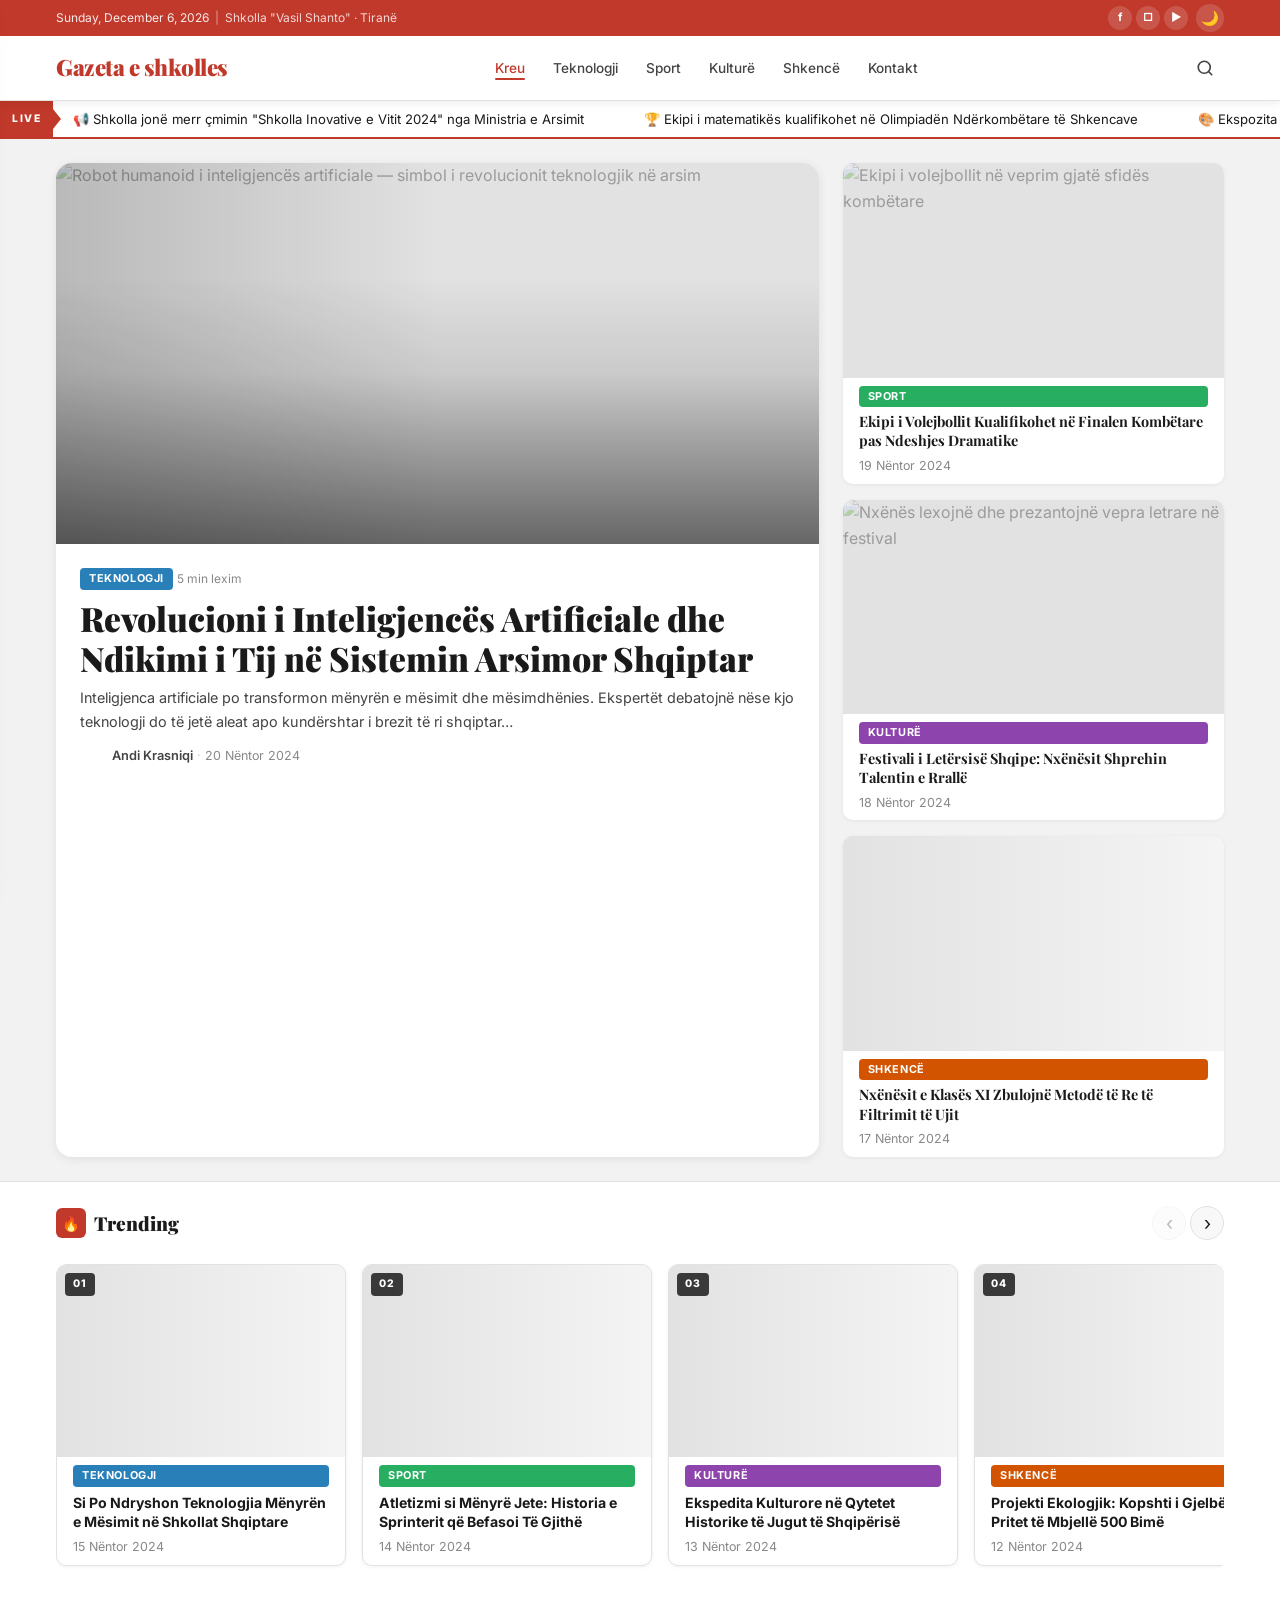
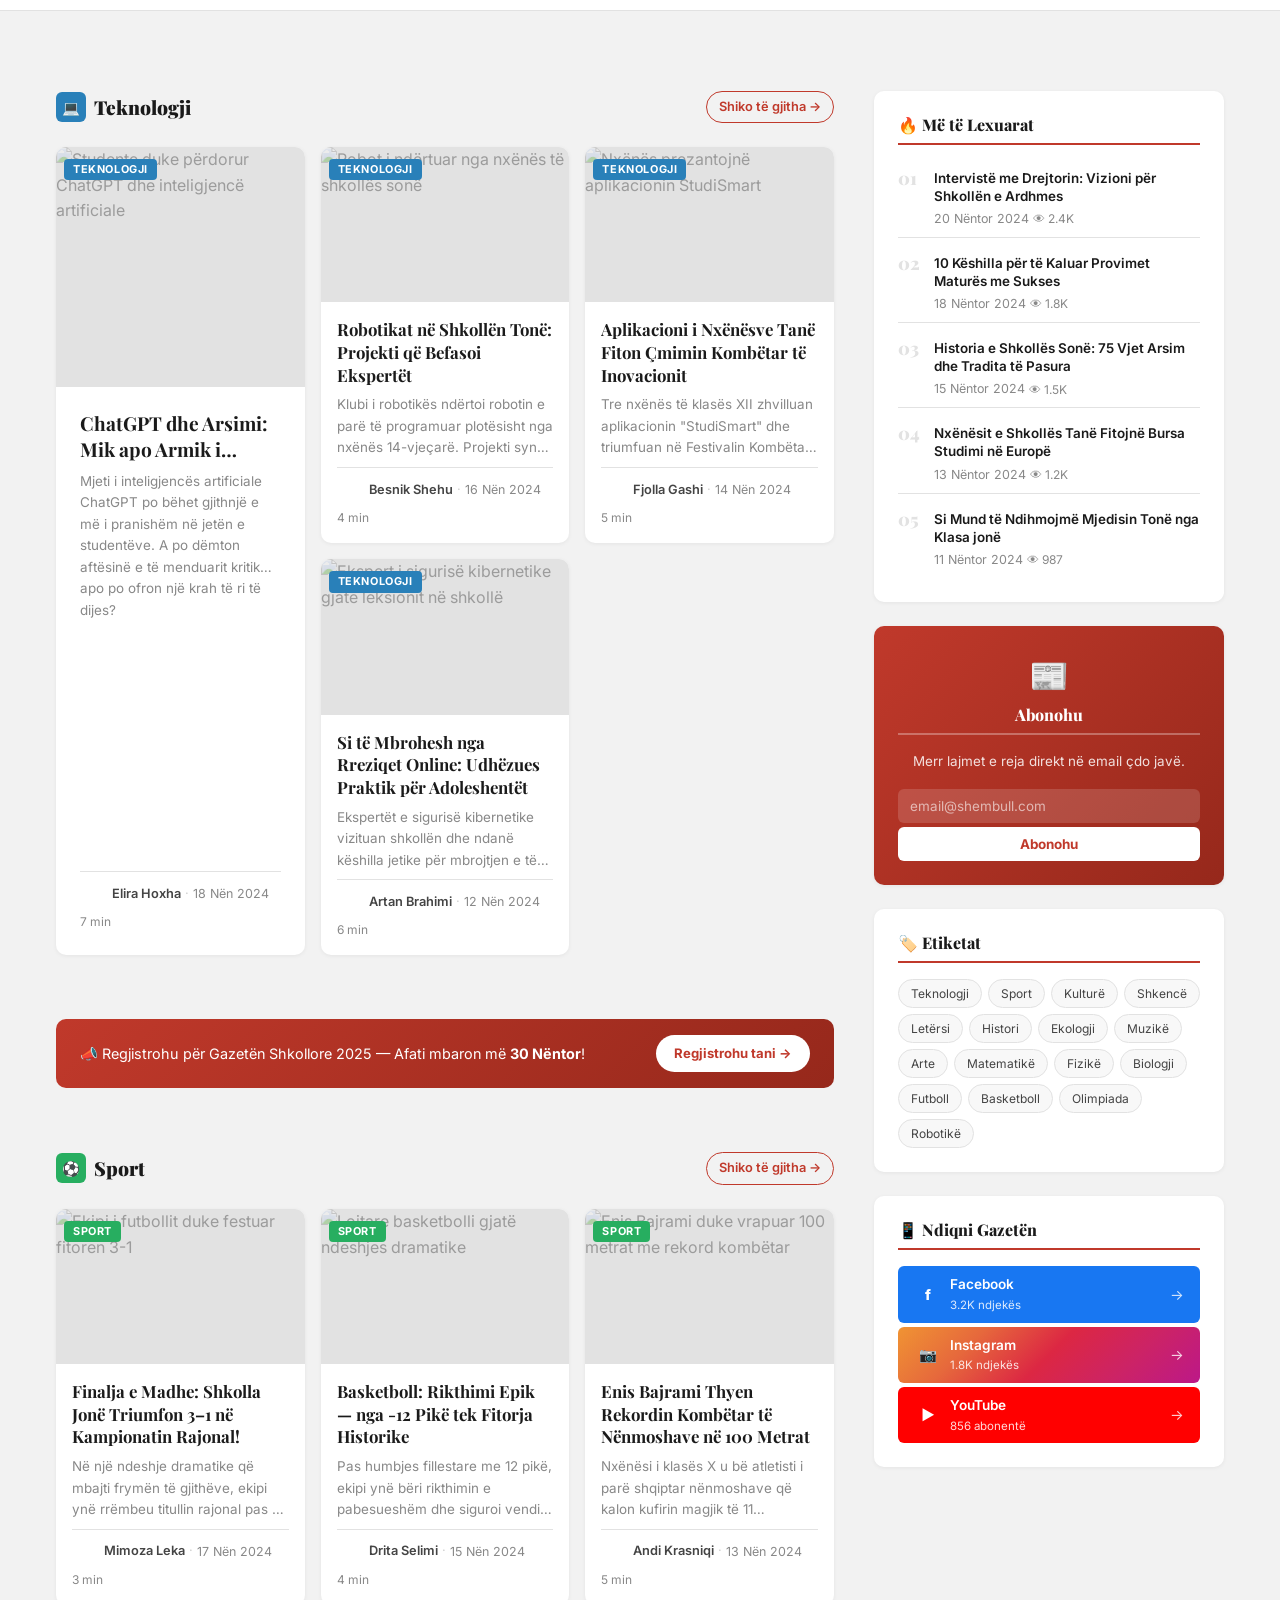
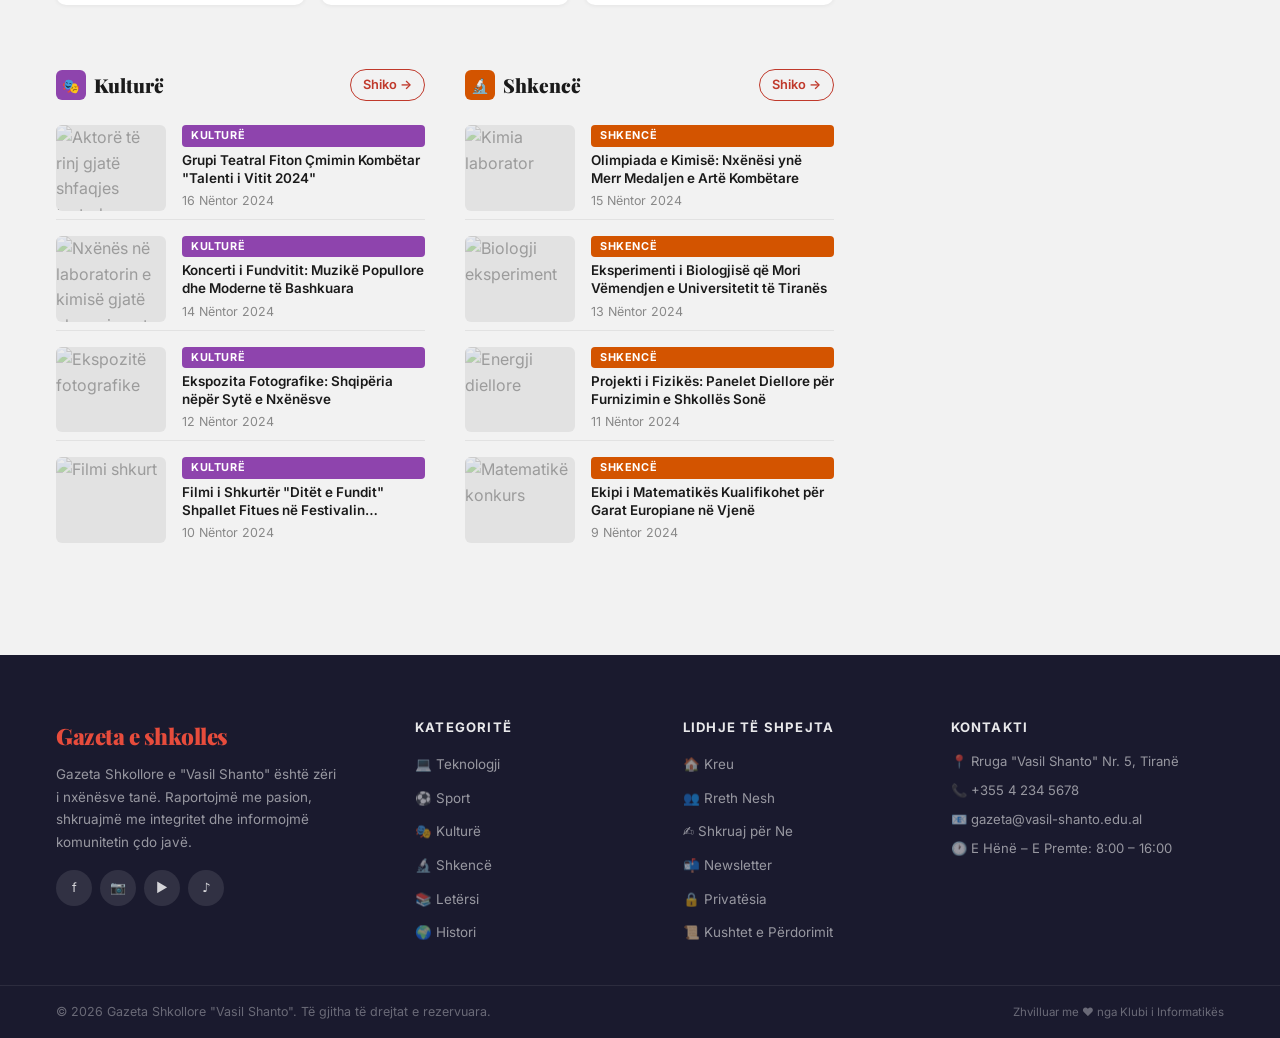
==== index.html @ ebf305d5 "first commit" ====
<!DOCTYPE html>
<html lang="sq" data-theme="light">
<head>
  <meta charset="UTF-8" />
  <meta name="viewport" content="width=device-width, initial-scale=1.0" />
  <meta name="description" content="Gazeta Shkollore – Portali informativ i shkollës 'Vasil Shanto'. Lajme, teknologji, sport dhe kulturë." />
  <meta name="keywords" content="gazeta shkollore, lajme, teknologji, sport, kulturë, shqipëri, vasil shanto" />
  <meta name="author" content="Klubi i Informatikës – Shkolla Vasil Shanto" />
  <meta property="og:title" content="Gazeta Shkollore | Vasil Shanto" />
  <meta property="og:description" content="Zëri i nxënësve – lajme, sport, teknologji dhe kulturë." />
  <meta property="og:type" content="website" />
  <title>Gazeta Shkollore | Vasil Shanto</title>

  <!-- Google Fonts: Inter + Playfair Display -->
  <link rel="preconnect" href="https://fonts.googleapis.com" />
  <link rel="preconnect" href="https://fonts.gstatic.com" crossorigin />
  <link href="https://fonts.googleapis.com/css2?family=Playfair+Display:ital,wght@0,700;0,900;1,700&family=Inter:wght@300;400;500;600;700&display=swap" rel="stylesheet" />

  <link rel="stylesheet" href="style.css" />
</head>
<body>

  <!-- ============================================================
       HEADER
  ============================================================ -->
  <header class="site-header" id="siteHeader">

    <!-- Top bar: date · school name · social · dark toggle -->
    <div class="top-bar">
      <div class="container">
        <div class="top-bar-left">
          <span id="currentDate" class="top-date"></span>
          <span class="top-sep">|</span>
          <span class="top-school">Shkolla "Vasil Shanto" · Tiranë</span>
        </div>
        <div class="top-bar-right">
          <div class="top-social">
            <a href="#" aria-label="Facebook"  class="tsocial">&#x66;</a>
            <a href="#" aria-label="Instagram" class="tsocial">&#x25A1;</a>
            <a href="#" aria-label="YouTube"   class="tsocial">&#x25B6;</a>
          </div>
          <button class="dark-btn" id="darkToggle" aria-label="Ndrysho temën">
            <span class="dark-icon" id="darkIcon">🌙</span>
          </button>
        </div>
      </div>
    </div>

    <!-- Main navigation bar -->
    <nav class="main-nav" role="navigation" aria-label="Navigimi kryesor">
      <div class="container">
        <!-- Logo -->
        <a href="#" class="nav-logo" aria-label="Gazeta Shkollore – ballina">
          <span class="logo-primary">Gazeta e shkolles</span>
        </a>

        <!-- Desktop links -->
        <ul class="nav-links" id="navLinks" role="list">
          <li><a href="#hero"       class="nav-link" data-section="hero">Kreu</a></li>
          <li><a href="#teknologji" class="nav-link" data-section="teknologji">Teknologji</a></li>
          <li><a href="#sport"      class="nav-link" data-section="sport">Sport</a></li>
          <li><a href="#kulture"    class="nav-link" data-section="kulture">Kulturë</a></li>
          <li><a href="#shkence"    class="nav-link" data-section="shkence">Shkencë</a></li>
          <li><a href="#kontakt"    class="nav-link">Kontakt</a></li>
        </ul>

        <!-- Right actions: search + hamburger -->
        <div class="nav-actions">
          <button class="icon-btn search-toggle" id="searchToggle" aria-label="Hap kërkimin" aria-expanded="false">
            <svg width="18" height="18" viewBox="0 0 24 24" fill="none" stroke="currentColor" stroke-width="2.2" stroke-linecap="round" stroke-linejoin="round">
              <circle cx="11" cy="11" r="8"/><path d="m21 21-4.35-4.35"/>
            </svg>
          </button>
          <button class="hamburger" id="hamburger" aria-label="Hap menunë" aria-expanded="false" aria-controls="mobileDrawer">
            <span></span><span></span><span></span>
          </button>
        </div>
      </div>
    </nav>

    <!-- Search bar (slide-down) -->
    <div class="search-bar" id="searchBar" role="search" aria-hidden="true">
      <div class="container">
        <svg class="search-bar-icon" width="18" height="18" viewBox="0 0 24 24" fill="none" stroke="currentColor" stroke-width="2" stroke-linecap="round">
          <circle cx="11" cy="11" r="8"/><path d="m21 21-4.35-4.35"/>
        </svg>
        <input type="search" id="searchInput" placeholder="Kërko artikuj, kategori, autorë…" aria-label="Kërko" />
        <button class="search-close" id="searchClose" aria-label="Mbyll kërkimin">✕</button>
      </div>
    </div>
  </header>

  <!-- Reading progress bar -->
  <div class="reading-progress" id="readingProgress" role="progressbar" aria-valuenow="0" aria-valuemin="0" aria-valuemax="100"></div>

  <!-- Mobile drawer overlay -->
  <div class="overlay" id="overlay" aria-hidden="true"></div>

  <!-- Mobile drawer -->
  <nav class="mobile-drawer" id="mobileDrawer" aria-label="Navigimi mobil" aria-hidden="true">
    <div class="drawer-head">
      <a href="#" class="nav-logo">
        <span class="logo-primary">Gazeta e shkolles</span>
      </a>
      <button class="icon-btn drawer-close" id="drawerClose" aria-label="Mbyll menunë">✕</button>
    </div>
    <ul class="drawer-links" role="list">
      <li><a href="#hero">🏠&ensp;Kreu</a></li>
      <li><a href="#teknologji">💻&ensp;Teknologji</a></li>
      <li><a href="#sport">⚽&ensp;Sport</a></li>
      <li><a href="#kulture">🎭&ensp;Kulturë</a></li>
      <li><a href="#shkence">🔬&ensp;Shkencë</a></li>
      <li><a href="#newsletter">📬&ensp;Newsletter</a></li>
      <li><a href="#kontakt">📧&ensp;Kontakt</a></li>
    </ul>
    <div class="drawer-footer">
      <div class="top-social">
        <a href="#" aria-label="Facebook"  class="tsocial">f</a>
        <a href="#" aria-label="Instagram" class="tsocial">&#x25A1;</a>
        <a href="#" aria-label="YouTube"   class="tsocial">▶</a>
      </div>
      <p class="drawer-copy">© 2024 Gazeta Shkollore</p>
    </div>
  </nav>

  <!-- ============================================================
       BREAKING NEWS TICKER
  ============================================================ -->
  <div class="breaking-bar" role="region" aria-label="Lajmi i fundit">
    <div class="breaking-label">LIVE</div>
    <div class="ticker-viewport">
      <div class="ticker-track" id="tickerTrack">
        <span>📢 Shkolla jonë merr çmimin "Shkolla Inovative e Vitit 2024" nga Ministria e Arsimit</span>
        <span>🏆 Ekipi i matematikës kualifikohet në Olimpiadën Ndërkombëtare të Shkencave</span>
        <span>🎨 Ekspozita e artit të nxënësve hapet sot në Galerinë e Qytetit</span>
        <span>⚽ Finalja e futbollit ndërshkollor të shtunën në Stadiumin Komunal ora 16:00</span>
        <span>📚 Bibliotekat e reja digjitale lansohen javën e ardhshme — Hyni para kohe!</span>
        <!-- Duplicate for seamless loop -->
        <span>📢 Shkolla jonë merr çmimin "Shkolla Inovative e Vitit 2024" nga Ministria e Arsimit</span>
        <span>🏆 Ekipi i matematikës kualifikohet në Olimpiadën Ndërkombëtare të Shkencave</span>
        <span>🎨 Ekspozita e artit të nxënësve hapet sot në Galerinë e Qytetit</span>
        <span>⚽ Finalja e futbollit ndërshkollor të shtunën në Stadiumin Komunal ora 16:00</span>
        <span>📚 Bibliotekat e reja digjitale lansohen javën e ardhshme — Hyni para kohe!</span>
      </div>
    </div>
  </div>

  <!-- ============================================================
       HERO SECTION
  ============================================================ -->
  <section class="hero-section" id="hero">
    <div class="container">
      <div class="hero-grid">

        <!-- Main featured article -->
        <article class="hero-main reveal">
          <a href="article.html?slug=teknologjia-ai-ne-arsim" class="hero-img-wrap" aria-label="Lexo artikullin">
            <img
              src="https://images.unsplash.com/photo-1485827404703-89b55fcc595e?auto=format&fit=crop&w=1200&h=680&q=95"
              srcset="
                https://images.unsplash.com/photo-1485827404703-89b55fcc595e?auto=format&fit=crop&w=600&h=340&q=85   600w,
                https://images.unsplash.com/photo-1485827404703-89b55fcc595e?auto=format&fit=crop&w=900&h=510&q=90   900w,
                https://images.unsplash.com/photo-1485827404703-89b55fcc595e?auto=format&fit=crop&w=1200&h=680&q=95 1200w
              "
              sizes="(max-width: 640px) 100vw, (max-width: 1024px) 65vw, 800px"
              alt="Robot humanoid i inteligjencës artificiale — simbol i revolucionit teknologjik në arsim"
              class="hero-img"
              loading="eager"
              fetchpriority="high"
            />
            <div class="hero-img-overlay"></div>
          </a>
          <div class="hero-body">
            <div class="meta-row">
              <span class="badge badge-tech">Teknologji</span>
              <span class="read-time">5 min lexim</span>
            </div>
            <h1 class="hero-title">
              <a href="article.html?slug=teknologjia-ai-ne-arsim">Revolucioni i Inteligjencës Artificiale dhe Ndikimi i Tij në Sistemin Arsimor Shqiptar</a>
            </h1>
            <p class="hero-excerpt">
              Inteligjenca artificiale po transformon mënyrën e mësimit dhe mësimdhënies. Ekspertët debatojnë nëse kjo teknologji do të jetë aleat apo kundërshtar i brezit të ri shqiptar…
            </p>
            <div class="article-meta">
              <img src="https://ui-avatars.com/api/?name=Andi+Krasniqi&background=c0392b&color=fff&size=40&bold=true&rounded=true" alt="" class="avatar" aria-hidden="true" />
              <span class="author-name">Andi Krasniqi</span>
              <span class="meta-sep">·</span>
              <time datetime="2024-11-20">20 Nëntor 2024</time>
            </div>
          </div>
        </article>

        <!-- Side articles (3 stacked) -->
        <div class="hero-side">
          <article class="hero-side-card reveal">
            <a href="article.html?slug=volejbolli-finale" class="side-img-wrap">
              <img src="https://loremflickr.com/380/220/volleyball,sportvolleyball,sport,athlete?lock=2" alt="Volejboll finales" loading="lazy" />
            </a>
            <div class="side-body">
              <span class="badge badge-sport">Sport</span>
              <h3><a href="article.html?slug=volejbolli-finale">Ekipi i Volejbollit Kualifikohet në Finalen Kombëtare pas Ndeshjes Dramatike</a></h3>
              <div class="article-meta">
                <time datetime="2024-11-19">19 Nëntor 2024</time>
              </div>
            </div>
          </article>

          <article class="hero-side-card reveal">
            <a href="article.html?slug=festivali-letersise" class="side-img-wrap">
              <img src="https://loremflickr.com/380/220/book,reading,librarybook,reading,library?lock=3" alt="Festival letërsie" loading="lazy" />
            </a>
            <div class="side-body">
              <span class="badge badge-culture">Kulturë</span>
              <h3><a href="article.html?slug=festivali-letersise">Festivali i Letërsisë Shqipe: Nxënësit Shprehin Talentin e Rrallë</a></h3>
              <div class="article-meta">
                <time datetime="2024-11-18">18 Nëntor 2024</time>
              </div>
            </div>
          </article>

          <article class="hero-side-card reveal">
            <a href="#" class="side-img-wrap">
              <img src="https://loremflickr.com/380/220/laboratory,science,experiment?lock=4" alt="Eksperiment shkencor" loading="lazy" />
            </a>
            <div class="side-body">
              <span class="badge badge-science">Shkencë</span>
              <h3><a href="#">Nxënësit e Klasës XI Zbulojnë Metodë të Re të Filtrimit të Ujit</a></h3>
              <div class="article-meta">
                <time datetime="2024-11-17">17 Nëntor 2024</time>
              </div>
            </div>
          </article>
        </div>
      </div>
    </div>
  </section>

  <!-- ============================================================
       TRENDING SLIDER
  ============================================================ -->
  <section class="trending-section" aria-label="Artikujt në trend">
    <div class="container">
      <div class="section-head">
        <h2 class="section-title"><span class="accent-pill" style="background:var(--primary)">🔥</span> Trending</h2>
        <div class="slider-btns">
          <button class="slider-btn" id="sliderPrev" aria-label="Artikulli i mëparshëm">&#8249;</button>
          <button class="slider-btn" id="sliderNext" aria-label="Artikulli i ardhshëm">&#8250;</button>
        </div>
      </div>
      <div class="slider-viewport" id="sliderViewport">
        <div class="trending-slider" id="trendingSlider">

          <article class="t-card">
            <span class="t-num">01</span>
            <a href="#" class="t-img-wrap"><img src="https://loremflickr.com/300/190/laptop,technology,education?lock=10" alt="Teknologji mësimore" loading="lazy" /></a>
            <div class="t-body">
              <span class="badge badge-tech">Teknologji</span>
              <h4><a href="#">Si Po Ndryshon Teknologjia Mënyrën e Mësimit në Shkollat Shqiptare</a></h4>
              <time>15 Nëntor 2024</time>
            </div>
          </article>

          <article class="t-card">
            <span class="t-num">02</span>
            <a href="#" class="t-img-wrap"><img src="https://loremflickr.com/300/190/athletics,running,track?lock=11" alt="Atlet sprintist" loading="lazy" /></a>
            <div class="t-body">
              <span class="badge badge-sport">Sport</span>
              <h4><a href="#">Atletizmi si Mënyrë Jete: Historia e Sprinterit që Befasoi Të Gjithë</a></h4>
              <time>14 Nëntor 2024</time>
            </div>
          </article>

          <article class="t-card">
            <span class="t-num">03</span>
            <a href="#" class="t-img-wrap"><img src="https://loremflickr.com/300/190/architecture,city,history?lock=12" alt="Ekspeditë kulturore" loading="lazy" /></a>
            <div class="t-body">
              <span class="badge badge-culture">Kulturë</span>
              <h4><a href="#">Ekspedita Kulturore në Qytetet Historike të Jugut të Shqipërisë</a></h4>
              <time>13 Nëntor 2024</time>
            </div>
          </article>

          <article class="t-card">
            <span class="t-num">04</span>
            <a href="#" class="t-img-wrap"><img src="https://loremflickr.com/300/190/garden,ecology,plants?lock=13" alt="Kopsht ekologjik" loading="lazy" /></a>
            <div class="t-body">
              <span class="badge badge-science">Shkencë</span>
              <h4><a href="#">Projekti Ekologjik: Kopshti i Gjelbër Pritet të Mbjellë 500 Bimë</a></h4>
              <time>12 Nëntor 2024</time>
            </div>
          </article>

          <article class="t-card">
            <span class="t-num">05</span>
            <a href="#" class="t-img-wrap"><img src="https://loremflickr.com/300/190/smartphone,phone,student?lock=14" alt="Debat shkollor" loading="lazy" /></a>
            <div class="t-body">
              <span class="badge badge-society">Shoqëri</span>
              <h4><a href="#">Debati i Madh: A Duhet të Lejohen Telefonat Celularë në Klasë?</a></h4>
              <time>11 Nëntor 2024</time>
            </div>
          </article>

          <article class="t-card">
            <span class="t-num">06</span>
            <a href="#" class="t-img-wrap"><img src="https://loremflickr.com/300/190/book,literature,writing?lock=15" alt="Libër letërsia" loading="lazy" /></a>
            <div class="t-body">
              <span class="badge badge-literature">Letërsi</span>
              <h4><a href="#">Vepra Letrare e Fjolla Gashit Botohet në Revistën Kombëtare Letrare</a></h4>
              <time>10 Nëntor 2024</time>
            </div>
          </article>

        </div>
      </div>
    </div>
  </section>

  <!-- ============================================================
       MAIN CONTENT + SIDEBAR
  ============================================================ -->
  <div class="page-body">
    <div class="container">
      <div class="content-sidebar-grid">

        <!-- ======== MAIN CONTENT ======== -->
        <main class="main-content" id="mainContent">

          <!-- ——— TEKNOLOGJI ——— -->
          <section class="cat-section" id="teknologji">
            <div class="section-head">
              <h2 class="section-title">
                <span class="accent-pill" style="background:var(--tech-color)">💻</span>
                Teknologji
              </h2>
              <a href="#" class="view-all-link">Shiko të gjitha →</a>
            </div>

            <!-- Featured-first grid -->
            <div class="cards-grid cards-featured-first">

              <!-- Featured card (spans 2 rows on desktop) -->
              <article class="news-card card-featured reveal">
                <a href="article.html?slug=chatgpt-mik-apo-armik" class="card-img-wrap">
                  <img src="https://loremflickr.com/700/420/artificial-intelligence,robotartificial-intelligence,robot,technology?lock=20" alt="ChatGPT dhe nxënësit" loading="lazy" class="card-img" />
                  <span class="card-badge-overlay"><span class="badge badge-tech">Teknologji</span></span>
                </a>
                <div class="card-body">
                  <h3 class="card-title"><a href="article.html?slug=chatgpt-mik-apo-armik">ChatGPT dhe Arsimi: Mik apo Armik i Nxënësve Shqiptarë?</a></h3>
                  <p class="card-excerpt">Mjeti i inteligjencës artificiale ChatGPT po bëhet gjithnjë e më i pranishëm në jetën e studentëve. A po dëmton aftësinë e të menduarit kritik apo po ofron një krah të ri të dijes?</p>
                  <div class="card-foot">
                    <div class="article-meta">
                      <img src="https://ui-avatars.com/api/?name=Elira+Hoxha&background=8e44ad&color=fff&size=32&bold=true&rounded=true" alt="" class="avatar" aria-hidden="true" />
                      <span class="author-name">Elira Hoxha</span>
                      <span class="meta-sep">·</span>
                      <time datetime="2024-11-18">18 Nën 2024</time>
                    </div>
                    <span class="read-time">7 min</span>
                  </div>
                </div>
              </article>

              <article class="news-card reveal">
                <a href="article.html?slug=robotika-ne-shkolle" class="card-img-wrap">
                  <img src="https://loremflickr.com/420/260/robot,robotics,engineeringrobot,robotics,engineering?lock=21" alt="Robotikë shkollore" loading="lazy" class="card-img" />
                  <span class="card-badge-overlay"><span class="badge badge-tech">Teknologji</span></span>
                </a>
                <div class="card-body">
                  <h3 class="card-title"><a href="article.html?slug=robotika-ne-shkolle">Robotikat në Shkollën Tonë: Projekti që Befasoi Ekspertët</a></h3>
                  <p class="card-excerpt">Klubi i robotikës ndërtoi robotin e parë të programuar plotësisht nga nxënës 14-vjeçarë. Projekti synon garën europiane në pranverë.</p>
                  <div class="card-foot">
                    <div class="article-meta">
                      <img src="https://ui-avatars.com/api/?name=Besnik+Shehu&background=2980b9&color=fff&size=32&bold=true&rounded=true" alt="" class="avatar" aria-hidden="true" />
                      <span class="author-name">Besnik Shehu</span>
                      <span class="meta-sep">·</span>
                      <time>16 Nën 2024</time>
                    </div>
                    <span class="read-time">4 min</span>
                  </div>
                </div>
              </article>

              <article class="news-card reveal">
                <a href="article.html?slug=aplikacioni-studismart" class="card-img-wrap">
                  <img src="https://loremflickr.com/420/260/smartphone,coding,applicationsmartphone,coding,application?lock=22" alt="Çmim aplikacioni" loading="lazy" class="card-img" />
                  <span class="card-badge-overlay"><span class="badge badge-tech">Teknologji</span></span>
                </a>
                <div class="card-body">
                  <h3 class="card-title"><a href="article.html?slug=aplikacioni-studismart">Aplikacioni i Nxënësve Tanë Fiton Çmimin Kombëtar të Inovacionit</a></h3>
                  <p class="card-excerpt">Tre nxënës të klasës XII zhvilluan aplikacionin "StudiSmart" dhe triumfuan në Festivalin Kombëtar të Teknologjisë.</p>
                  <div class="card-foot">
                    <div class="article-meta">
                      <img src="https://ui-avatars.com/api/?name=Fjolla+Gashi&background=27ae60&color=fff&size=32&bold=true&rounded=true" alt="" class="avatar" aria-hidden="true" />
                      <span class="author-name">Fjolla Gashi</span>
                      <span class="meta-sep">·</span>
                      <time>14 Nën 2024</time>
                    </div>
                    <span class="read-time">5 min</span>
                  </div>
                </div>
              </article>

              <article class="news-card reveal">
                <a href="article.html?slug=siguria-kibernetike" class="card-img-wrap">
                  <img src="https://loremflickr.com/420/260/cybersecurity,hacking,computercybersecurity,hacking,computer?lock=23" alt="Siguria kibernetike" loading="lazy" class="card-img" />
                  <span class="card-badge-overlay"><span class="badge badge-tech">Teknologji</span></span>
                </a>
                <div class="card-body">
                  <h3 class="card-title"><a href="article.html?slug=siguria-kibernetike">Si të Mbrohesh nga Rreziqet Online: Udhëzues Praktik për Adoleshentët</a></h3>
                  <p class="card-excerpt">Ekspertët e sigurisë kibernetike vizituan shkollën dhe ndanë këshilla jetike për mbrojtjen e të dhënave personale.</p>
                  <div class="card-foot">
                    <div class="article-meta">
                      <img src="https://ui-avatars.com/api/?name=Artan+Brahimi&background=d35400&color=fff&size=32&bold=true&rounded=true" alt="" class="avatar" aria-hidden="true" />
                      <span class="author-name">Artan Brahimi</span>
                      <span class="meta-sep">·</span>
                      <time>12 Nën 2024</time>
                    </div>
                    <span class="read-time">6 min</span>
                  </div>
                </div>
              </article>
            </div>
          </section>

          <!-- Promo banner -->
          <div class="promo-banner reveal">
            <span class="promo-text">📣 Regjistrohu për Gazetën Shkollore 2025 — Afati mbaron më <strong>30 Nëntor</strong>!</span>
            <a href="#newsletter" class="promo-cta">Regjistrohu tani →</a>
          </div>

          <!-- ——— SPORT ——— -->
          <section class="cat-section" id="sport">
            <div class="section-head">
              <h2 class="section-title">
                <span class="accent-pill" style="background:var(--sport-color)">⚽</span>
                Sport
              </h2>
              <a href="#" class="view-all-link">Shiko të gjitha →</a>
            </div>

            <div class="cards-grid">

              <article class="news-card reveal">
                <a href="article.html?slug=finalja-futboll-3-1" class="card-img-wrap">
                  <img src="https://loremflickr.com/420/260/football,soccer,goalfootball,soccer,goal?lock=30" alt="Fitore futbolli" loading="lazy" class="card-img" />
                  <span class="card-badge-overlay"><span class="badge badge-sport">Sport</span></span>
                </a>
                <div class="card-body">
                  <h3 class="card-title"><a href="article.html?slug=finalja-futboll-3-1">Finalja e Madhe: Shkolla Jonë Triumfon 3–1 në Kampionatin Rajonal!</a></h3>
                  <p class="card-excerpt">Në një ndeshje dramatike që mbajti frymën të gjithëve, ekipi ynë rrëmbeu titullin rajonal pas 5 vitesh.</p>
                  <div class="card-foot">
                    <div class="article-meta">
                      <img src="https://ui-avatars.com/api/?name=Mimoza+Leka&background=c0392b&color=fff&size=32&bold=true&rounded=true" alt="" class="avatar" aria-hidden="true" />
                      <span class="author-name">Mimoza Leka</span>
                      <span class="meta-sep">·</span>
                      <time>17 Nën 2024</time>
                    </div>
                    <span class="read-time">3 min</span>
                  </div>
                </div>
              </article>

              <article class="news-card reveal">
                <a href="article.html?slug=basketboll-rikthimi" class="card-img-wrap">
                  <img src="https://loremflickr.com/420/260/basketball,player,sportbasketball,player,sport?lock=31" alt="Basketboll ndeshje" loading="lazy" class="card-img" />
                  <span class="card-badge-overlay"><span class="badge badge-sport">Sport</span></span>
                </a>
                <div class="card-body">
                  <h3 class="card-title"><a href="article.html?slug=basketboll-rikthimi">Basketboll: Rikthimi Epik — nga -12 Pikë tek Fitorja Historike</a></h3>
                  <p class="card-excerpt">Pas humbjes fillestare me 12 pikë, ekipi ynë bëri rikthimin e pabesueshëm dhe siguroi vendin e dytë kombëtar.</p>
                  <div class="card-foot">
                    <div class="article-meta">
                      <img src="https://ui-avatars.com/api/?name=Drita+Selimi&background=16a085&color=fff&size=32&bold=true&rounded=true" alt="" class="avatar" aria-hidden="true" />
                      <span class="author-name">Drita Selimi</span>
                      <span class="meta-sep">·</span>
                      <time>15 Nën 2024</time>
                    </div>
                    <span class="read-time">4 min</span>
                  </div>
                </div>
              </article>

              <article class="news-card reveal">
                <a href="article.html?slug=enis-bajrami-rekord" class="card-img-wrap">
                  <img src="https://loremflickr.com/420/260/running,athletics,sprintrunning,athletics,sprint?lock=32" alt="Atlet sprint" loading="lazy" class="card-img" />
                  <span class="card-badge-overlay"><span class="badge badge-sport">Sport</span></span>
                </a>
                <div class="card-body">
                  <h3 class="card-title"><a href="article.html?slug=enis-bajrami-rekord">Enis Bajrami Thyen Rekordin Kombëtar të Nënmoshave në 100 Metrat</a></h3>
                  <p class="card-excerpt">Nxënësi i klasës X u bë atletisti i parë shqiptar nënmoshave që kalon kufirin magjik të 11 sekondave.</p>
                  <div class="card-foot">
                    <div class="article-meta">
                      <img src="https://ui-avatars.com/api/?name=Andi+Krasniqi&background=c0392b&color=fff&size=32&bold=true&rounded=true" alt="" class="avatar" aria-hidden="true" />
                      <span class="author-name">Andi Krasniqi</span>
                      <span class="meta-sep">·</span>
                      <time>13 Nën 2024</time>
                    </div>
                    <span class="read-time">5 min</span>
                  </div>
                </div>
              </article>

            </div>
          </section>

          <!-- ——— KULTURË + SHKENCË (2 columns) ——— -->
          <div class="dual-sections">

            <section class="cat-section compact-cat" id="kulture">
              <div class="section-head">
                <h2 class="section-title">
                  <span class="accent-pill" style="background:var(--culture-color)">🎭</span>
                  Kulturë
                </h2>
                <a href="#" class="view-all-link">Shiko →</a>
              </div>
              <div class="list-cards">

                <article class="list-card reveal">
                  <a href="article.html?slug=grupi-teatral-cmimi" class="list-img-wrap">
                    <img src="https://loremflickr.com/130/85/theatre,drama,stagetheatre,drama,stage?lock=40" alt="Teatri shkollor" loading="lazy" />
                  </a>
                  <div class="list-body">
                    <span class="badge badge-culture">Kulturë</span>
                    <h4><a href="article.html?slug=grupi-teatral-cmimi">Grupi Teatral Fiton Çmimin Kombëtar "Talenti i Vitit 2024"</a></h4>
                    <time>16 Nëntor 2024</time>
                  </div>
                </article>

                <article class="list-card reveal">
                  <a href="article.html?slug=olimpiada-kimise" class="list-img-wrap">
                    <img src="https://loremflickr.com/130/85/concert,music,singing?lock=41" alt="Koncert shkollor" loading="lazy" />
                  </a>
                  <div class="list-body">
                    <span class="badge badge-culture">Kulturë</span>
                    <h4><a href="#">Koncerti i Fundvitit: Muzikë Popullore dhe Moderne të Bashkuara</a></h4>
                    <time>14 Nëntor 2024</time>
                  </div>
                </article>

                <article class="list-card reveal">
                  <a href="#" class="list-img-wrap">
                    <img src="https://loremflickr.com/130/85/photography,camera,exhibition?lock=42" alt="Ekspozitë fotografike" loading="lazy" />
                  </a>
                  <div class="list-body">
                    <span class="badge badge-culture">Kulturë</span>
                    <h4><a href="#">Ekspozita Fotografike: Shqipëria nëpër Sytë e Nxënësve</a></h4>
                    <time>12 Nëntor 2024</time>
                  </div>
                </article>

                <article class="list-card reveal">
                  <a href="#" class="list-img-wrap">
                    <img src="https://loremflickr.com/130/85/cinema,film,movie?lock=43" alt="Filmi shkurt" loading="lazy" />
                  </a>
                  <div class="list-body">
                    <span class="badge badge-culture">Kulturë</span>
                    <h4><a href="#">Filmi i Shkurtër "Ditët e Fundit" Shpallet Fitues në Festivalin Ballkanik</a></h4>
                    <time>10 Nëntor 2024</time>
                  </div>
                </article>

              </div>
            </section>

            <section class="cat-section compact-cat" id="shkence">
              <div class="section-head">
                <h2 class="section-title">
                  <span class="accent-pill" style="background:var(--science-color)">🔬</span>
                  Shkencë
                </h2>
                <a href="#" class="view-all-link">Shiko →</a>
              </div>
              <div class="list-cards">

                <article class="list-card reveal">
                  <a href="#" class="list-img-wrap">
                    <img src="https://loremflickr.com/130/85/chemistry,laboratory,flaskchemistry,laboratory,flask?lock=50" alt="Kimia laborator" loading="lazy" />
                  </a>
                  <div class="list-body">
                    <span class="badge badge-science">Shkencë</span>
                    <h4><a href="article.html?slug=olimpiada-kimise">Olimpiada e Kimisë: Nxënësi ynë Merr Medaljen e Artë Kombëtare</a></h4>
                    <time>15 Nëntor 2024</time>
                  </div>
                </article>

                <article class="list-card reveal">
                  <a href="#" class="list-img-wrap">
                    <img src="https://loremflickr.com/130/85/biology,microscope,research?lock=51" alt="Biologji eksperiment" loading="lazy" />
                  </a>
                  <div class="list-body">
                    <span class="badge badge-science">Shkencë</span>
                    <h4><a href="#">Eksperimenti i Biologjisë që Mori Vëmendjen e Universitetit të Tiranës</a></h4>
                    <time>13 Nëntor 2024</time>
                  </div>
                </article>

                <article class="list-card reveal">
                  <a href="#" class="list-img-wrap">
                    <img src="https://loremflickr.com/130/85/solar,energy,renewable?lock=52" alt="Energji diellore" loading="lazy" />
                  </a>
                  <div class="list-body">
                    <span class="badge badge-science">Shkencë</span>
                    <h4><a href="#">Projekti i Fizikës: Panelet Diellore për Furnizimin e Shkollës Sonë</a></h4>
                    <time>11 Nëntor 2024</time>
                  </div>
                </article>

                <article class="list-card reveal">
                  <a href="#" class="list-img-wrap">
                    <img src="https://loremflickr.com/130/85/mathematics,numbers,chalkboard?lock=53" alt="Matematikë konkurs" loading="lazy" />
                  </a>
                  <div class="list-body">
                    <span class="badge badge-science">Shkencë</span>
                    <h4><a href="#">Ekipi i Matematikës Kualifikohet për Garat Europiane në Vjenë</a></h4>
                    <time>9 Nëntor 2024</time>
                  </div>
                </article>

              </div>
            </section>

          </div><!-- /.dual-sections -->

        </main><!-- /.main-content -->

        <!-- ======== SIDEBAR ======== -->
        <aside class="sidebar" aria-label="Shiriti anësor">

          <!-- Popular posts -->
          <div class="widget">
            <h3 class="widget-title">🔥 Më të Lexuarat</h3>
            <ol class="popular-list" role="list">
              <li class="popular-item">
                <span class="pop-rank">01</span>
                <div class="pop-body">
                  <h4><a href="article.html?slug=interviste-drejtori">Intervistë me Drejtorin: Vizioni për Shkollën e Ardhmes</a></h4>
                  <div class="article-meta">
                    <time>20 Nëntor 2024</time>
                    <span class="views">👁 2.4K</span>
                  </div>
                </div>
              </li>
              <li class="popular-item">
                <span class="pop-rank">02</span>
                <div class="pop-body">
                  <h4><a href="article.html?slug=keshilla-provimet">10 Këshilla për të Kaluar Provimet Maturës me Sukses</a></h4>
                  <div class="article-meta">
                    <time>18 Nëntor 2024</time>
                    <span class="views">👁 1.8K</span>
                  </div>
                </div>
              </li>
              <li class="popular-item">
                <span class="pop-rank">03</span>
                <div class="pop-body">
                  <h4><a href="article.html?slug=historia-shkolles">Historia e Shkollës Sonë: 75 Vjet Arsim dhe Tradita të Pasura</a></h4>
                  <div class="article-meta">
                    <time>15 Nëntor 2024</time>
                    <span class="views">👁 1.5K</span>
                  </div>
                </div>
              </li>
              <li class="popular-item">
                <span class="pop-rank">04</span>
                <div class="pop-body">
                  <h4><a href="#">Nxënësit e Shkollës Tanë Fitojnë Bursa Studimi në Europë</a></h4>
                  <div class="article-meta">
                    <time>13 Nëntor 2024</time>
                    <span class="views">👁 1.2K</span>
                  </div>
                </div>
              </li>
              <li class="popular-item">
                <span class="pop-rank">05</span>
                <div class="pop-body">
                  <h4><a href="#">Si Mund të Ndihmojmë Mjedisin Tonë nga Klasa jonë</a></h4>
                  <div class="article-meta">
                    <time>11 Nëntor 2024</time>
                    <span class="views">👁 987</span>
                  </div>
                </div>
              </li>
            </ol>
          </div>

          <!-- Mini newsletter -->
          <div class="widget widget-accent" id="newsletter">
            <div class="widget-nl-icon" aria-hidden="true">📰</div>
            <h3 class="widget-title">Abonohu</h3>
            <p class="widget-text">Merr lajmet e reja direkt në email çdo javë.</p>
            <form class="mini-nl-form" id="miniNlForm">
              <input type="email" placeholder="email@shembull.com" aria-label="Email adresa" required />
              <button type="submit">Abonohu</button>
            </form>
          </div>

          <!-- Tags cloud -->
          <div class="widget">
            <h3 class="widget-title">🏷️ Etiketat</h3>
            <div class="tags-cloud">
              <a href="#" class="tag">Teknologji</a>
              <a href="#" class="tag">Sport</a>
              <a href="#" class="tag">Kulturë</a>
              <a href="#" class="tag">Shkencë</a>
              <a href="#" class="tag">Letërsi</a>
              <a href="#" class="tag">Histori</a>
              <a href="#" class="tag">Ekologji</a>
              <a href="#" class="tag">Muzikë</a>
              <a href="#" class="tag">Arte</a>
              <a href="#" class="tag">Matematikë</a>
              <a href="#" class="tag">Fizikë</a>
              <a href="#" class="tag">Biologji</a>
              <a href="#" class="tag">Futboll</a>
              <a href="#" class="tag">Basketboll</a>
              <a href="#" class="tag">Olimpiada</a>
              <a href="#" class="tag">Robotikë</a>
            </div>
          </div>

          <!-- Social follow -->
          <div class="widget">
            <h3 class="widget-title">📱 Ndiqni Gazetën</h3>
            <div class="social-follow">
              <a href="#" class="sf-item sf-fb">
                <span class="sf-icon">f</span>
                <div class="sf-info">
                  <span class="sf-name">Facebook</span>
                  <span class="sf-count">3.2K ndjekës</span>
                </div>
                <span class="sf-arrow">→</span>
              </a>
              <a href="#" class="sf-item sf-ig">
                <span class="sf-icon">📷</span>
                <div class="sf-info">
                  <span class="sf-name">Instagram</span>
                  <span class="sf-count">1.8K ndjekës</span>
                </div>
                <span class="sf-arrow">→</span>
              </a>
              <a href="#" class="sf-item sf-yt">
                <span class="sf-icon">▶</span>
                <div class="sf-info">
                  <span class="sf-name">YouTube</span>
                  <span class="sf-count">856 abonentë</span>
                </div>
                <span class="sf-arrow">→</span>
              </a>
            </div>
          </div>

        </aside>

      </div><!-- /.content-sidebar-grid -->
    </div><!-- /.container -->
  </div><!-- /.page-body -->


  <!-- ============================================================
       FOOTER
  ============================================================ -->
  <footer class="site-footer" id="kontakt">
    <div class="footer-main">
      <div class="container">
        <div class="footer-grid">

          <!-- About -->
          <div class="footer-col footer-about-col">
            <a href="#" class="nav-logo footer-logo-link">
              <span class="logo-primary">Gazeta e shkolles</span>
            </a>
            <p>Gazeta Shkollore e "Vasil Shanto" është zëri i nxënësve tanë. Raportojmë me pasion, shkruajmë me integritet dhe informojmë komunitetin çdo javë.</p>
            <div class="footer-social">
              <a href="#" aria-label="Facebook"  class="footer-sl">f</a>
              <a href="#" aria-label="Instagram" class="footer-sl">📷</a>
              <a href="#" aria-label="YouTube"   class="footer-sl">▶</a>
              <a href="#" aria-label="TikTok"    class="footer-sl">♪</a>
            </div>
          </div>

          <!-- Categories -->
          <div class="footer-col">
            <h4 class="footer-heading">Kategoritë</h4>
            <ul class="footer-links">
              <li><a href="#teknologji">💻 Teknologji</a></li>
              <li><a href="#sport">⚽ Sport</a></li>
              <li><a href="#kulture">🎭 Kulturë</a></li>
              <li><a href="#shkence">🔬 Shkencë</a></li>
              <li><a href="#">📚 Letërsi</a></li>
              <li><a href="#">🌍 Histori</a></li>
            </ul>
          </div>

          <!-- Quick links -->
          <div class="footer-col">
            <h4 class="footer-heading">Lidhje të Shpejta</h4>
            <ul class="footer-links">
              <li><a href="#hero">🏠 Kreu</a></li>
              <li><a href="#">👥 Rreth Nesh</a></li>
              <li><a href="#">✍️ Shkruaj për Ne</a></li>
              <li><a href="#newsletter">📬 Newsletter</a></li>
              <li><a href="#">🔒 Privatësia</a></li>
              <li><a href="#">📜 Kushtet e Përdorimit</a></li>
            </ul>
          </div>

          <!-- Contact -->
          <div class="footer-col">
            <h4 class="footer-heading">Kontakti</h4>
            <ul class="contact-list">
              <li><span class="ci">📍</span> Rruga "Vasil Shanto" Nr. 5, Tiranë</li>
              <li><span class="ci">📞</span> +355 4 234 5678</li>
              <li><span class="ci">📧</span> gazeta@vasil-shanto.edu.al</li>
              <li><span class="ci">🕐</span> E Hënë – E Premte: 8:00 – 16:00</li>
            </ul>
          </div>

        </div>
      </div>
    </div>
    <div class="footer-bottom">
      <div class="container">
        <p>© 2024 Gazeta Shkollore "Vasil Shanto". Të gjitha të drejtat e rezervuara.</p>
        <p class="footer-credits">Zhvilluar me ❤️ nga Klubi i Informatikës</p>
      </div>
    </div>
  </footer>

  <!-- Scroll-to-top button -->
  <button class="scroll-top-btn" id="scrollTopBtn" aria-label="Kthehu lart">↑</button>

  <script src="articles-data.js"></script>
  <script src="script.js"></script>
</body>
</html>
---- style.css ----
/* ============================================================
   GAZETA SHKOLLORE — style.css
   Mobile-first responsive newspaper portal
   Breakpoints: 480 | 768 | 1024 | 1280
============================================================ */

/* ——————————————————————————————————————
   1. CSS VARIABLES & RESET
—————————————————————————————————————— */
:root {
  /* Brand */
  --primary:       #c0392b;
  --primary-dark:  #96281b;
  --primary-light: #e74c3c;

  /* Category colours */
  --tech-color:      #2980b9;
  --sport-color:     #27ae60;
  --culture-color:   #8e44ad;
  --science-color:   #d35400;
  --society-color:   #16a085;
  --literature-color:#c0392b;

  /* Light theme surfaces */
  --bg:          #f2f2f2;
  --surface:     #ffffff;
  --surface-2:   #f8f8f8;
  --border:      #e2e2e2;

  /* Light theme text */
  --text:        #1a1a1a;
  --text-light:  #444;
  --text-muted:  #888;

  /* Shadows */
  --shadow-xs: 0 1px 4px rgba(0,0,0,.06);
  --shadow-sm: 0 2px 10px rgba(0,0,0,.08);
  --shadow-md: 0 4px 24px rgba(0,0,0,.10);
  --shadow-lg: 0 8px 40px rgba(0,0,0,.14);

  /* Radius */
  --r-xs:  4px;
  --r-sm:  6px;
  --r:     10px;
  --r-lg:  16px;
  --r-xl:  24px;

  /* Spacing */
  --space-xs:  4px;
  --space-sm:  8px;
  --space:    16px;
  --space-md: 24px;
  --space-lg: 40px;
  --space-xl: 64px;

  /* Layout */
  --container:    1200px;
  --header-h:     56px;
  --topbar-h:     34px;
  --total-header: calc(var(--header-h) + var(--topbar-h));

  /* Typography */
  --font-body:    'Inter', system-ui, sans-serif;
  --font-display: 'Playfair Display', Georgia, serif;

  /* Transitions */
  --ease: 0.25s ease;
  --ease-spring: 0.35s cubic-bezier(.34,1.56,.64,1);
  /* Image zoom — ease-out-expo: quick start, long smooth deceleration */
  --ease-zoom: cubic-bezier(0.16, 1, 0.3, 1);
  --zoom-dur:   0.75s;
  --zoom-delay: 80ms;   /* pause before zoom starts on mouse-enter */
}

/* Dark theme */
[data-theme="dark"] {
  --bg:        #0e0e1a;
  --surface:   #1a1a2e;
  --surface-2: #161628;
  --border:    #2a2a3e;
  --text:      #e8e8f0;
  --text-light:#b0b0c0;
  --text-muted:#6a6a7a;
  --shadow-xs: 0 1px 4px rgba(0,0,0,.30);
  --shadow-sm: 0 2px 10px rgba(0,0,0,.40);
  --shadow-md: 0 4px 24px rgba(0,0,0,.50);
  --shadow-lg: 0 8px 40px rgba(0,0,0,.60);
}

/* Box-sizing & reset */
*,
*::before,
*::after { box-sizing: border-box; margin: 0; padding: 0; }

/* Ensure [hidden] always wins over any display: flex/grid/block rules */
[hidden] { display: none !important; }

html {
  scroll-behavior: smooth;
  font-size: 16px;
  -webkit-text-size-adjust: 100%;
}

body {
  font-family: var(--font-body);
  background: var(--bg);
  color: var(--text);
  line-height: 1.6;
  transition: background var(--ease), color var(--ease);
  overflow-x: hidden;
}

img {
  display: block;
  max-width: 100%;
  height: auto;
}

a {
  color: inherit;
  text-decoration: none;
  transition: color var(--ease);
}

ul, ol { list-style: none; }

button {
  cursor: pointer;
  border: none;
  background: none;
  font-family: inherit;
}

input, select, textarea {
  font-family: inherit;
  font-size: inherit;
}

/* ——————————————————————————————————————
   2. TYPOGRAPHY
—————————————————————————————————————— */
h1,h2,h3,h4,h5 {
  font-family: var(--font-display);
  line-height: 1.25;
  color: var(--text);
}

h1 { font-size: clamp(1.5rem, 4vw, 2.4rem); }
h2 { font-size: clamp(1.2rem, 3vw, 1.75rem); }
h3 { font-size: clamp(1rem, 2.5vw, 1.2rem); }
h4 { font-size: clamp(0.9rem, 2vw, 1rem); font-family: var(--font-body); font-weight: 600; }

p { color: var(--text-light); }

time { font-size: 0.78rem; color: var(--text-muted); }

/* ——————————————————————————————————————
   3. UTILITY
—————————————————————————————————————— */
.container {
  width: 100%;
  max-width: var(--container);
  margin: 0 auto;
  padding: 0 var(--space);
}

.sr-only {
  position: absolute;
  width: 1px; height: 1px;
  clip: rect(0,0,0,0);
  overflow: hidden;
  white-space: nowrap;
}

/* Scroll-reveal: pre-animate state */
.reveal {
  opacity: 0;
  transform: translateY(20px);
  transition: opacity 0.5s ease, transform 0.5s ease;
}
.reveal.visible {
  opacity: 1;
  transform: translateY(0);
}

/* ——————————————————————————————————————
   4. CATEGORY BADGES
—————————————————————————————————————— */
.badge {
  display: inline-block;
  padding: 2px 9px;
  border-radius: var(--r-xs);
  font-size: 0.68rem;
  font-weight: 700;
  text-transform: uppercase;
  letter-spacing: 0.6px;
  color: #fff;
  white-space: nowrap;
}
.badge-tech       { background: var(--tech-color); }
.badge-sport      { background: var(--sport-color); }
.badge-culture    { background: var(--culture-color); }
.badge-science    { background: var(--science-color); }
.badge-society    { background: var(--society-color); }
.badge-literature { background: var(--literature-color); }

/* ——————————————————————————————————————
   5. ARTICLE META
—————————————————————————————————————— */
.article-meta {
  display: flex;
  align-items: center;
  gap: var(--space-xs);
  font-size: 0.8rem;
  color: var(--text-muted);
  flex-wrap: wrap;
}
.avatar {
  width: 28px; height: 28px;
  border-radius: 50%;
  object-fit: cover;
  flex-shrink: 0;
}
.author-name { font-weight: 600; color: var(--text-light); }
.meta-sep    { opacity: 0.4; }
.read-time   { font-size: 0.75rem; color: var(--text-muted); white-space: nowrap; }
.views       { font-size: 0.75rem; }

/* ——————————————————————————————————————
   6. READING PROGRESS BAR
—————————————————————————————————————— */
.reading-progress {
  position: fixed;
  top: 0; left: 0;
  width: 0%;
  height: 3px;
  background: var(--primary);
  z-index: 9999;
  transition: width 0.1s linear;
}

/* ——————————————————————————————————————
   7. HEADER
—————————————————————————————————————— */
.site-header {
  position: sticky;
  top: 0;
  z-index: 900;
  background: var(--surface);
  box-shadow: var(--shadow-sm);
  transition: transform var(--ease), background var(--ease);
}
.site-header.hide { transform: translateY(-100%); }

/* Top bar */
.top-bar {
  background: var(--primary);
  color: #fff;
  font-size: 0.75rem;
  height: var(--topbar-h);
  display: flex;
  align-items: center;
}
.top-bar .container {
  display: flex;
  justify-content: space-between;
  align-items: center;
  gap: var(--space);
}
.top-bar-left {
  display: flex;
  align-items: center;
  gap: var(--space-xs);
  overflow: hidden;
  white-space: nowrap;
  text-overflow: ellipsis;
}
.top-date { opacity: 0.9; }
.top-sep  { opacity: 0.5; margin: 0 2px; }
.top-school { opacity: 0.8; display: none; } /* hidden on small mobile */

.top-bar-right {
  display: flex;
  align-items: center;
  gap: var(--space-sm);
  flex-shrink: 0;
}
.top-social { display: flex; gap: var(--space-xs); }
.tsocial {
  display: flex;
  align-items: center;
  justify-content: center;
  width: 24px; height: 24px;
  border-radius: 50%;
  background: rgba(255,255,255,.15);
  font-size: 0.7rem;
  font-weight: 700;
  color: #fff;
  transition: background var(--ease);
}
.tsocial:hover { background: rgba(255,255,255,.3); }

.dark-btn {
  display: flex;
  align-items: center;
  justify-content: center;
  width: 28px; height: 28px;
  border-radius: 50%;
  background: rgba(255,255,255,.15);
  color: #fff;
  font-size: 0.9rem;
  transition: background var(--ease), transform var(--ease-spring);
}
.dark-btn:hover { background: rgba(255,255,255,.3); transform: rotate(20deg); }

/* Main nav */
.main-nav {
  height: var(--header-h);
  display: flex;
  align-items: center;
}
.main-nav .container {
  display: flex;
  align-items: center;
  justify-content: space-between;
  gap: var(--space);
}

/* Logo */
.nav-logo {
  display: flex;
  align-items: baseline;
  gap: 2px;
  text-decoration: none;
  flex-shrink: 0;
}
.logo-primary {
  font-family: var(--font-display);
  font-weight: 900;
  font-size: clamp(1.05rem, 2.5vw, 1.4rem);
  color: var(--primary);
  letter-spacing: -0.5px;
  white-space: nowrap;
}
.logo-dot { color: var(--primary); font-weight: 900; }
.logo-secondary {
  font-family: var(--font-body);
  font-weight: 300;
  font-size: 0.85rem;
  color: var(--text-muted);
  letter-spacing: 1px;
  text-transform: uppercase;
}
[data-theme="dark"] .logo-secondary { color: var(--text-muted); }

/* Desktop nav links — hidden on mobile */
.nav-links {
  display: none;
  align-items: center;
  gap: 4px;
  flex: 1;
  justify-content: center;
}
.nav-link {
  padding: 6px 12px;
  border-radius: var(--r-xs);
  font-size: 0.85rem;
  font-weight: 500;
  color: var(--text-light);
  transition: color var(--ease), background var(--ease);
  position: relative;
}
.nav-link::after {
  content: '';
  position: absolute;
  bottom: 2px; left: 12px; right: 12px;
  height: 2px;
  background: var(--primary);
  border-radius: 2px;
  transform: scaleX(0);
  transition: transform var(--ease);
}
.nav-link:hover,
.nav-link.active { color: var(--primary); }
.nav-link.active::after,
.nav-link:hover::after { transform: scaleX(1); }

/* Nav actions */
.nav-actions {
  display: flex;
  align-items: center;
  gap: var(--space-xs);
}
.icon-btn {
  display: flex;
  align-items: center;
  justify-content: center;
  width: 38px; height: 38px;
  border-radius: var(--r-sm);
  color: var(--text-light);
  transition: background var(--ease), color var(--ease);
}
.icon-btn:hover { background: var(--surface-2); color: var(--primary); }

/* Hamburger */
.hamburger {
  display: flex;
  flex-direction: column;
  justify-content: center;
  align-items: center;
  gap: 5px;
  width: 38px; height: 38px;
  border-radius: var(--r-sm);
  transition: background var(--ease);
}
.hamburger:hover { background: var(--surface-2); }
.hamburger span {
  display: block;
  width: 22px; height: 2px;
  background: var(--text);
  border-radius: 2px;
  transition: transform var(--ease), opacity var(--ease), width var(--ease);
}
.hamburger.open span:nth-child(1) { transform: translateY(7px) rotate(45deg); }
.hamburger.open span:nth-child(2) { opacity: 0; width: 0; }
.hamburger.open span:nth-child(3) { transform: translateY(-7px) rotate(-45deg); }

/* Search bar */
.search-bar {
  background: var(--surface-2);
  border-top: 1px solid var(--border);
  overflow: hidden;
  max-height: 0;
  transition: max-height 0.3s ease, padding 0.3s ease;
}
.search-bar.open {
  max-height: 70px;
  padding: var(--space-xs) 0;
}
.search-bar .container {
  display: flex;
  align-items: center;
  gap: var(--space-sm);
}
.search-bar-icon { color: var(--text-muted); flex-shrink: 0; }
#searchInput {
  flex: 1;
  border: none;
  background: none;
  outline: none;
  color: var(--text);
  font-size: 0.95rem;
  padding: var(--space-xs) 0;
}
#searchInput::placeholder { color: var(--text-muted); }
.search-close {
  color: var(--text-muted);
  font-size: 1rem;
  padding: 4px 8px;
  border-radius: var(--r-xs);
  transition: color var(--ease), background var(--ease);
}
.search-close:hover { color: var(--primary); background: var(--surface); }

/* ——————————————————————————————————————
   8. MOBILE DRAWER
—————————————————————————————————————— */
.overlay {
  display: none;
  position: fixed;
  inset: 0;
  background: rgba(0,0,0,.55);
  z-index: 999;
  opacity: 0;
  transition: opacity var(--ease);
}
.overlay.show { display: block; opacity: 1; }

.mobile-drawer {
  position: fixed;
  top: 0; left: 0;
  width: min(320px, 85vw);
  height: 100dvh;
  background: var(--surface);
  z-index: 1000;
  transform: translateX(-110%);
  transition: transform 0.35s cubic-bezier(.4,0,.2,1);
  display: flex;
  flex-direction: column;
  overflow-y: auto;
  box-shadow: var(--shadow-lg);
}
.mobile-drawer.open { transform: translateX(0); }

.drawer-head {
  display: flex;
  align-items: center;
  justify-content: space-between;
  padding: var(--space) var(--space-md);
  border-bottom: 1px solid var(--border);
}
.drawer-close { font-size: 1.2rem; color: var(--text-muted); }
.drawer-close:hover { color: var(--primary); }

.drawer-links {
  flex: 1;
  padding: var(--space-sm) 0;
}
.drawer-links li a {
  display: block;
  padding: 13px var(--space-md);
  font-size: 0.95rem;
  font-weight: 500;
  color: var(--text);
  border-left: 3px solid transparent;
  transition: all var(--ease);
}
.drawer-links li a:hover {
  color: var(--primary);
  border-left-color: var(--primary);
  background: var(--surface-2);
}

.drawer-footer {
  padding: var(--space) var(--space-md);
  border-top: 1px solid var(--border);
  display: flex;
  flex-direction: column;
  gap: var(--space-sm);
  align-items: flex-start;
}
.drawer-copy { font-size: 0.75rem; color: var(--text-muted); }

/* ——————————————————————————————————————
   9. BREAKING NEWS TICKER
—————————————————————————————————————— */
.breaking-bar {
  display: flex;
  align-items: center;
  background: var(--surface);
  border-bottom: 2px solid var(--primary);
  height: 38px;
  overflow: hidden;
  gap: 0;
}

.breaking-label {
  flex-shrink: 0;
  background: var(--primary);
  color: #fff;
  font-size: 0.65rem;
  font-weight: 800;
  text-transform: uppercase;
  letter-spacing: 1.5px;
  padding: 0 12px;
  height: 100%;
  display: flex;
  align-items: center;
  position: relative;
  animation: livePulse 2s ease-in-out infinite;
}
.breaking-label::after {
  content: '';
  position: absolute;
  right: -8px; top: 50%;
  transform: translateY(-50%);
  width: 0; height: 0;
  border-style: solid;
  border-width: 10px 0 10px 8px;
  border-color: transparent transparent transparent var(--primary);
}

@keyframes livePulse {
  0%,100% { opacity: 1; }
  50%      { opacity: 0.75; }
}

.ticker-viewport {
  flex: 1;
  overflow: hidden;
  padding-left: 20px;
}
.ticker-track {
  display: flex;
  gap: 0;
  white-space: nowrap;
  will-change: transform;
  animation: ticker 40s linear infinite;
}
.ticker-track span {
  font-size: 0.82rem;
  color: var(--text);
  padding-right: 60px;
  display: inline-block;
}
.ticker-track:hover { animation-play-state: paused; }

@keyframes ticker {
  from { transform: translateX(0); }
  to   { transform: translateX(-50%); }
}

/* ——————————————————————————————————————
   10. SECTION HEADERS
—————————————————————————————————————— */
.section-head {
  display: flex;
  align-items: center;
  justify-content: space-between;
  gap: var(--space);
  margin-bottom: var(--space-md);
}

.section-title {
  display: flex;
  align-items: center;
  gap: var(--space-sm);
  font-family: var(--font-display);
  font-size: 1.2rem;
  font-weight: 900;
  color: var(--text);
  white-space: nowrap;
}

.accent-pill {
  display: inline-flex;
  align-items: center;
  justify-content: center;
  width: 30px; height: 30px;
  border-radius: var(--r-sm);
  font-size: 0.9rem;
  flex-shrink: 0;
}

.view-all-link {
  font-size: 0.8rem;
  font-weight: 600;
  color: var(--primary);
  white-space: nowrap;
  padding: 5px 12px;
  border: 1.5px solid var(--primary);
  border-radius: var(--r-xl);
  transition: all var(--ease);
}
.view-all-link:hover {
  background: var(--primary);
  color: #fff;
}

/* ——————————————————————————————————————
   11. HERO SECTION
—————————————————————————————————————— */
.hero-section {
  padding: var(--space-md) 0;
  background: var(--bg);
}

.hero-grid {
  display: grid;
  gap: var(--space);
}

/* Main featured article */
.hero-main {
  background: var(--surface);
  border-radius: var(--r-lg);
  overflow: hidden;
  box-shadow: var(--shadow-sm);
}
.hero-img-wrap {
  display: block;
  position: relative;
  overflow: hidden;
  aspect-ratio: 3/2;   /* taller on mobile — more impact */
  min-height: 220px;
}
.hero-img {
  width: 100%; height: 100%;
  object-fit: cover;
  object-position: center 30%;
  transition: transform var(--zoom-dur) var(--ease-zoom),
              filter    var(--zoom-dur) var(--ease-zoom);
  filter: saturate(1.08) brightness(0.96);
}
.hero-main:hover .hero-img {
  transform: scale(1.04);
  filter: saturate(1.14) brightness(1.01);
  transition-delay: var(--zoom-delay);
}

.hero-img-overlay {
  position: absolute;
  inset: 0;
  background:
    linear-gradient(to top,  rgba(0,0,0,.55) 0%,  rgba(0,0,0,.10) 45%, transparent 70%),
    linear-gradient(to right, rgba(0,0,0,.18) 0%, transparent 50%);
  pointer-events: none;
}
.hero-body {
  padding: var(--space-md);
  display: flex;
  flex-direction: column;
  gap: var(--space-sm);
}
.meta-row {
  display: flex;
  align-items: center;
  gap: var(--space-xs);
  flex-wrap: wrap;
}
.hero-title {
  font-family: var(--font-display);
  font-size: clamp(1.2rem, 4vw, 1.9rem);
  font-weight: 900;
  line-height: 1.2;
}
.hero-title a:hover { color: var(--primary); }
.hero-excerpt {
  font-size: 0.9rem;
  color: var(--text-light);
  line-height: 1.65;
  display: -webkit-box;
  -webkit-line-clamp: 3;
  -webkit-box-orient: vertical;
  overflow: hidden;
}

/* Side articles */
.hero-side {
  display: flex;
  flex-direction: column;
  gap: var(--space);
}
.hero-side-card {
  display: flex;
  gap: var(--space);
  background: var(--surface);
  border-radius: var(--r);
  overflow: hidden;
  box-shadow: var(--shadow-xs);
  transition: box-shadow var(--ease), transform var(--ease);
}
.hero-side-card:hover { box-shadow: var(--shadow-sm); transform: translateY(-2px); }

.side-img-wrap {
  flex-shrink: 0;
  width: 120px;
  overflow: hidden;
}
.side-img-wrap img {
  width: 100%; height: 100%;
  object-fit: cover;
  transition: transform var(--zoom-dur) var(--ease-zoom);
}
.hero-side-card:hover .side-img-wrap img {
  transform: scale(1.04);
  transition-delay: var(--zoom-delay);
}

.side-body {
  padding: var(--space-sm) var(--space-sm) var(--space-sm) 0;
  display: flex;
  flex-direction: column;
  gap: 5px;
  justify-content: center;
}
.side-body h3 {
  font-size: 0.9rem;
  font-weight: 700;
  line-height: 1.35;
  display: -webkit-box;
  -webkit-line-clamp: 3;
  -webkit-box-orient: vertical;
  overflow: hidden;
}
.side-body h3 a:hover { color: var(--primary); }

/* ——————————————————————————————————————
   12. TRENDING SLIDER
—————————————————————————————————————— */
.trending-section {
  padding: var(--space-md) 0 var(--space-lg);
  background: var(--surface);
  border-top: 1px solid var(--border);
  border-bottom: 1px solid var(--border);
  margin-bottom: var(--space-lg);
}

.slider-btns {
  display: flex;
  gap: var(--space-xs);
}
.slider-btn {
  display: flex;
  align-items: center;
  justify-content: center;
  width: 34px; height: 34px;
  border-radius: 50%;
  background: var(--surface-2);
  border: 1.5px solid var(--border);
  color: var(--text);
  font-size: 1.2rem;
  transition: all var(--ease);
}
.slider-btn:hover {
  background: var(--primary);
  border-color: var(--primary);
  color: #fff;
}
.slider-btn:disabled { opacity: 0.3; pointer-events: none; }

.slider-viewport {
  overflow: hidden;
  border-radius: var(--r);
}
.trending-slider {
  display: flex;
  gap: var(--space);
  overflow-x: auto;
  scroll-snap-type: x mandatory;
  scroll-behavior: smooth;
  -webkit-overflow-scrolling: touch;
  padding-bottom: var(--space-xs);
  /* Hide scrollbar */
  scrollbar-width: none;
}
.trending-slider::-webkit-scrollbar { display: none; }

/* Trending card */
.t-card {
  flex-shrink: 0;
  width: min(280px, 80vw);
  background: var(--surface);
  border: 1px solid var(--border);
  border-radius: var(--r);
  overflow: hidden;
  scroll-snap-align: start;
  position: relative;
  transition: box-shadow var(--ease), transform var(--ease);
  box-shadow: var(--shadow-xs);
}
.t-card:hover { box-shadow: var(--shadow-md); transform: translateY(-4px); }

.t-num {
  position: absolute;
  top: var(--space-sm);
  left: var(--space-sm);
  background: rgba(0,0,0,.75);
  color: #fff;
  font-size: 0.65rem;
  font-weight: 800;
  letter-spacing: 1px;
  padding: 3px 8px;
  border-radius: var(--r-xs);
  z-index: 2;
}
.t-img-wrap {
  display: block;
  overflow: hidden;
  aspect-ratio: 3/2;
}
.t-img-wrap img {
  width: 100%; height: 100%;
  object-fit: cover;
  transition: transform var(--zoom-dur) var(--ease-zoom);
}
.t-card:hover .t-img-wrap img {
  transform: scale(1.04);
  transition-delay: var(--zoom-delay);
}

.t-body {
  padding: var(--space-sm) var(--space);
  display: flex;
  flex-direction: column;
  gap: 6px;
}
.t-body h4 {
  font-size: 0.88rem;
  font-weight: 700;
  line-height: 1.35;
  display: -webkit-box;
  -webkit-line-clamp: 3;
  -webkit-box-orient: vertical;
  overflow: hidden;
}
.t-body h4 a:hover { color: var(--primary); }

/* ——————————————————————————————————————
   13. PAGE BODY (content + sidebar)
—————————————————————————————————————— */
.page-body {
  padding: var(--space-lg) 0;
}

.content-sidebar-grid {
  display: grid;
  gap: var(--space-lg);
}

/* ——————————————————————————————————————
   14. CATEGORY SECTIONS
—————————————————————————————————————— */
.cat-section { margin-bottom: var(--space-xl); }
.cat-section:last-child { margin-bottom: 0; }

/* Cards grid — mobile: single column */
.cards-grid {
  display: grid;
  gap: var(--space);
}

/* ——————————————————————————————————————
   15. NEWS CARDS
—————————————————————————————————————— */
.news-card {
  background: var(--surface);
  border-radius: var(--r);
  overflow: hidden;
  box-shadow: var(--shadow-xs);
  transition: box-shadow var(--ease), transform var(--ease);
  display: flex;
  flex-direction: column;
}
.news-card:hover {
  box-shadow: var(--shadow-md);
  transform: translateY(-4px);
}

.card-img-wrap {
  display: block;
  position: relative;
  overflow: hidden;
  aspect-ratio: 16/10;
}
.card-img {
  width: 100%; height: 100%;
  object-fit: cover;
  transition: transform var(--zoom-dur) var(--ease-zoom);
}
.news-card:hover .card-img {
  transform: scale(1.04);
  transition-delay: var(--zoom-delay);
}

.card-badge-overlay {
  position: absolute;
  top: var(--space-sm);
  left: var(--space-sm);
  z-index: 2;
}

.card-body {
  padding: var(--space);
  flex: 1;
  display: flex;
  flex-direction: column;
  gap: var(--space-sm);
}

.card-title {
  font-size: clamp(0.9rem, 2.5vw, 1.05rem);
  font-weight: 700;
  line-height: 1.35;
  display: -webkit-box;
  -webkit-line-clamp: 3;
  -webkit-box-orient: vertical;
  overflow: hidden;
}
.card-title a:hover { color: var(--primary); }

.card-excerpt {
  font-size: 0.84rem;
  line-height: 1.6;
  color: var(--text-muted);
  display: -webkit-box;
  -webkit-line-clamp: 3;
  -webkit-box-orient: vertical;
  overflow: hidden;
  flex: 1;
}

.card-foot {
  display: flex;
  align-items: center;
  justify-content: space-between;
  gap: var(--space-xs);
  padding-top: var(--space-sm);
  border-top: 1px solid var(--border);
  flex-wrap: wrap;
}

/* ——————————————————————————————————————
   16. PROMO BANNER
—————————————————————————————————————— */
.promo-banner {
  display: flex;
  align-items: center;
  justify-content: space-between;
  gap: var(--space);
  background: linear-gradient(135deg, var(--primary) 0%, var(--primary-dark) 100%);
  color: #fff;
  border-radius: var(--r);
  padding: var(--space) var(--space-md);
  margin-bottom: var(--space-xl);
  flex-wrap: wrap;
}
.promo-text { font-size: 0.9rem; line-height: 1.5; }
.promo-text strong { font-weight: 700; }
.promo-cta {
  flex-shrink: 0;
  background: #fff;
  color: var(--primary);
  font-weight: 700;
  font-size: 0.82rem;
  padding: 8px 18px;
  border-radius: var(--r-xl);
  transition: all var(--ease);
  white-space: nowrap;
}
.promo-cta:hover { background: var(--primary-dark); color: #fff; }

/* ——————————————————————————————————————
   17. DUAL SECTIONS (Kulturë + Shkencë)
—————————————————————————————————————— */
.dual-sections {
  display: grid;
  gap: var(--space-xl);
}

.compact-cat .section-head { margin-bottom: var(--space); }

/* List cards */
.list-cards {
  display: flex;
  flex-direction: column;
  gap: var(--space-sm);
}

.list-card {
  display: flex;
  gap: var(--space);
  padding: var(--space-sm) 0;
  border-bottom: 1px solid var(--border);
  transition: background var(--ease);
}
.list-card:last-child { border-bottom: none; }

.list-img-wrap {
  flex-shrink: 0;
  width: 90px;
  border-radius: var(--r-sm);
  overflow: hidden;
  aspect-ratio: 3/2;
}
.list-img-wrap img {
  width: 100%; height: 100%;
  object-fit: cover;
  transition: transform var(--zoom-dur) var(--ease-zoom);
}
.list-card:hover .list-img-wrap img {
  transform: scale(1.04);
  transition-delay: var(--zoom-delay);
}

.list-body {
  display: flex;
  flex-direction: column;
  gap: 4px;
  justify-content: center;
}
.list-body h4 {
  font-size: 0.84rem;
  font-weight: 600;
  line-height: 1.35;
  display: -webkit-box;
  -webkit-line-clamp: 2;
  -webkit-box-orient: vertical;
  overflow: hidden;
}
.list-body h4 a:hover { color: var(--primary); }

/* ——————————————————————————————————————
   18. SIDEBAR
—————————————————————————————————————— */
.sidebar { display: flex; flex-direction: column; gap: var(--space-md); }

.widget {
  background: var(--surface);
  border-radius: var(--r);
  padding: var(--space-md);
  box-shadow: var(--shadow-xs);
}

.widget-title {
  font-family: var(--font-display);
  font-size: 1rem;
  font-weight: 800;
  color: var(--text);
  margin-bottom: var(--space);
  padding-bottom: var(--space-sm);
  border-bottom: 2px solid var(--primary);
}

/* Popular list */
.popular-list { display: flex; flex-direction: column; gap: var(--space-sm); }
.popular-item {
  display: flex;
  gap: var(--space-sm);
  align-items: flex-start;
  padding: var(--space-sm) 0;
  border-bottom: 1px solid var(--border);
}
.popular-item:last-child { border-bottom: none; }
.pop-rank {
  flex-shrink: 0;
  font-size: 1.1rem;
  font-weight: 900;
  font-family: var(--font-display);
  color: var(--border);
  width: 28px;
  line-height: 1;
}
.pop-body { flex: 1; }
.pop-body h4 {
  font-size: 0.84rem;
  font-weight: 600;
  line-height: 1.35;
  margin-bottom: 4px;
  display: -webkit-box;
  -webkit-line-clamp: 2;
  -webkit-box-orient: vertical;
  overflow: hidden;
}
.pop-body h4 a:hover { color: var(--primary); }
.pop-body .article-meta { gap: var(--space-xs); font-size: 0.74rem; }

/* Mini newsletter widget */
.widget-accent {
  background: linear-gradient(135deg, var(--primary) 0%, var(--primary-dark) 100%);
  text-align: center;
}
.widget-accent .widget-title {
  color: #fff;
  border-color: rgba(255,255,255,.3);
}
.widget-nl-icon { font-size: 2rem; margin-bottom: var(--space-xs); }
.widget-text { font-size: 0.84rem; color: rgba(255,255,255,.85); margin-bottom: var(--space); }

.mini-nl-form {
  display: flex;
  flex-direction: column;
  gap: var(--space-xs);
}
.mini-nl-form input {
  border: none;
  border-radius: var(--r-sm);
  padding: 9px 12px;
  background: rgba(255,255,255,.15);
  color: #fff;
  outline: none;
  font-size: 0.84rem;
  transition: background var(--ease);
}
.mini-nl-form input::placeholder { color: rgba(255,255,255,.6); }
.mini-nl-form input:focus { background: rgba(255,255,255,.25); }
.mini-nl-form button {
  background: #fff;
  color: var(--primary);
  font-weight: 700;
  font-size: 0.84rem;
  border-radius: var(--r-sm);
  padding: 9px;
  transition: all var(--ease);
}
.mini-nl-form button:hover { background: var(--primary-dark); color: #fff; }

/* Tags cloud */
.tags-cloud {
  display: flex;
  flex-wrap: wrap;
  gap: 6px;
}
.tag {
  display: inline-block;
  padding: 4px 12px;
  background: var(--surface-2);
  border: 1px solid var(--border);
  border-radius: var(--r-xl);
  font-size: 0.75rem;
  color: var(--text-light);
  transition: all var(--ease);
}
.tag:hover {
  background: var(--primary);
  border-color: var(--primary);
  color: #fff;
}

/* Social follow */
.social-follow { display: flex; flex-direction: column; gap: var(--space-xs); }
.sf-item {
  display: flex;
  align-items: center;
  gap: var(--space-sm);
  padding: var(--space-sm) var(--space);
  border-radius: var(--r-sm);
  color: #fff;
  transition: transform var(--ease), opacity var(--ease);
}
.sf-item:hover { transform: translateX(4px); opacity: 0.9; }
.sf-fb { background: #1877f2; }
.sf-ig { background: linear-gradient(135deg, #f09433, #e6683c, #dc2743, #cc2366, #bc1888); }
.sf-yt { background: #ff0000; }

.sf-icon { font-size: 0.9rem; font-weight: 800; width: 28px; text-align: center; flex-shrink: 0; }
.sf-info { flex: 1; }
.sf-name { display: block; font-size: 0.85rem; font-weight: 600; }
.sf-count { display: block; font-size: 0.72rem; opacity: 0.85; }
.sf-arrow { font-size: 0.9rem; opacity: 0.8; }

/* ——————————————————————————————————————
   19. NEWSLETTER SECTION
—————————————————————————————————————— */
.nl-section {
  background: var(--surface);
  border-top: 1px solid var(--border);
  border-bottom: 1px solid var(--border);
  padding: var(--space-xl) 0;
}

.nl-grid {
  display: grid;
  gap: var(--space-xl);
}

.nl-eyebrow {
  display: inline-block;
  background: var(--primary);
  color: #fff;
  font-size: 0.72rem;
  font-weight: 700;
  text-transform: uppercase;
  letter-spacing: 1px;
  padding: 4px 12px;
  border-radius: var(--r-xl);
  margin-bottom: var(--space-sm);
}

.nl-copy h2 {
  font-size: clamp(1.6rem, 4vw, 2.4rem);
  margin-bottom: var(--space-sm);
}
.nl-copy > p {
  font-size: 0.95rem;
  color: var(--text-muted);
  max-width: 480px;
  margin-bottom: var(--space-md);
}

.nl-benefits {
  display: flex;
  flex-direction: column;
  gap: var(--space-xs);
  margin-bottom: var(--space-md);
}
.nl-benefits li { font-size: 0.9rem; color: var(--text-light); }

.nl-stats {
  display: flex;
  gap: var(--space-lg);
  flex-wrap: wrap;
}
.nl-stat { display: flex; flex-direction: column; gap: 2px; }
.nl-num {
  font-family: var(--font-display);
  font-size: 1.6rem;
  font-weight: 900;
  color: var(--primary);
}
.nl-lbl { font-size: 0.78rem; color: var(--text-muted); }

/* Form */
.nl-form-wrap { position: relative; }
.nl-form {
  background: var(--surface-2);
  border: 1px solid var(--border);
  border-radius: var(--r-lg);
  padding: var(--space-md);
  display: flex;
  flex-direction: column;
  gap: var(--space);
}

.form-field {
  display: flex;
  flex-direction: column;
  gap: 5px;
}
.form-field label {
  font-size: 0.82rem;
  font-weight: 600;
  color: var(--text-light);
}
.form-field input,
.form-field select {
  border: 1.5px solid var(--border);
  border-radius: var(--r-sm);
  padding: 10px 14px;
  background: var(--surface);
  color: var(--text);
  outline: none;
  transition: border-color var(--ease), box-shadow var(--ease);
  appearance: none;
}
.form-field input:focus,
.form-field select:focus {
  border-color: var(--primary);
  box-shadow: 0 0 0 3px rgba(192,57,43,.12);
}

.btn-nl {
  background: var(--primary);
  color: #fff;
  font-size: 1rem;
  font-weight: 700;
  padding: 14px;
  border-radius: var(--r-sm);
  transition: background var(--ease), transform var(--ease-spring);
  letter-spacing: 0.3px;
}
.btn-nl:hover { background: var(--primary-dark); transform: translateY(-2px); }

.form-note { font-size: 0.74rem; color: var(--text-muted); text-align: center; }
.form-note a { color: var(--primary); }

/* Success state */
.nl-success {
  position: absolute;
  inset: 0;
  background: var(--surface);
  border: 1px solid var(--border);
  border-radius: var(--r-lg);
  display: flex;
  flex-direction: column;
  align-items: center;
  justify-content: center;
  gap: var(--space-sm);
  text-align: center;
  padding: var(--space-md);
  animation: fadeIn 0.4s ease;
}
.nl-success-icon { font-size: 3rem; }
.nl-success h3 { font-size: 1.4rem; color: var(--sport-color); }
.nl-success p { font-size: 0.9rem; color: var(--text-muted); }

@keyframes fadeIn {
  from { opacity: 0; transform: scale(0.95); }
  to   { opacity: 1; transform: scale(1); }
}

/* ——————————————————————————————————————
   20. FOOTER
—————————————————————————————————————— */
.site-footer {
  background: var(--secondary, #1a1a2e);
  color: rgba(255,255,255,.75);
}

[data-theme="dark"] .site-footer {
  background: #0a0a14;
}

.footer-main { padding: var(--space-xl) 0 var(--space-lg); }

.footer-grid {
  display: grid;
  gap: var(--space-lg);
}

.footer-logo-link { display: inline-flex; }
.footer-logo-link .logo-secondary { color: rgba(255,255,255,.4); }
.footer-logo-link .logo-primary { color: #e74c3c; }

.footer-about-col p {
  font-size: 0.84rem;
  line-height: 1.7;
  color: rgba(255,255,255,.55);
  margin: var(--space-sm) 0 var(--space);
  max-width: 280px;
}

.footer-social { display: flex; gap: var(--space-sm); }
.footer-sl {
  display: flex;
  align-items: center;
  justify-content: center;
  width: 36px; height: 36px;
  border-radius: 50%;
  background: rgba(255,255,255,.1);
  color: rgba(255,255,255,.8);
  font-size: 0.8rem;
  transition: all var(--ease);
}
.footer-sl:hover { background: var(--primary); color: #fff; transform: translateY(-2px); }

.footer-heading {
  font-family: var(--font-body);
  font-size: 0.82rem;
  font-weight: 700;
  text-transform: uppercase;
  letter-spacing: 1.2px;
  color: rgba(255,255,255,.9);
  margin-bottom: var(--space);
}

.footer-links { display: flex; flex-direction: column; gap: 8px; }
.footer-links a {
  font-size: 0.84rem;
  color: rgba(255,255,255,.55);
  transition: color var(--ease);
}
.footer-links a:hover { color: #fff; }

.contact-list {
  display: flex;
  flex-direction: column;
  gap: var(--space-sm);
}
.contact-list li {
  display: flex;
  align-items: flex-start;
  gap: var(--space-xs);
  font-size: 0.82rem;
  color: rgba(255,255,255,.55);
}
.ci { flex-shrink: 0; }

.footer-bottom {
  border-top: 1px solid rgba(255,255,255,.08);
  padding: var(--space) 0;
}
.footer-bottom .container {
  display: flex;
  flex-direction: column;
  gap: 4px;
  align-items: center;
  text-align: center;
}
.footer-bottom p { font-size: 0.78rem; color: rgba(255,255,255,.35); }
.footer-credits { font-size: 0.72rem !important; }

/* ——————————————————————————————————————
   21. SCROLL-TO-TOP BUTTON
—————————————————————————————————————— */
.scroll-top-btn {
  position: fixed;
  bottom: 24px;
  right: 20px;
  width: 42px; height: 42px;
  border-radius: 50%;
  background: var(--primary);
  color: #fff;
  font-size: 1.1rem;
  box-shadow: var(--shadow-md);
  z-index: 500;
  display: flex;
  align-items: center;
  justify-content: center;
  opacity: 0;
  pointer-events: none;
  transform: translateY(16px);
  transition: opacity var(--ease), transform var(--ease-spring);
}
.scroll-top-btn.visible {
  opacity: 1;
  pointer-events: auto;
  transform: translateY(0);
}
.scroll-top-btn:hover {
  background: var(--primary-dark);
  transform: translateY(-3px);
}

/* ——————————————————————————————————————
   22. DARK MODE OVERRIDES
—————————————————————————————————————— */
[data-theme="dark"] .breaking-bar {
  background: var(--surface);
  border-color: var(--primary);
}
[data-theme="dark"] .ticker-track span { color: var(--text); }
[data-theme="dark"] .site-header { background: var(--surface); }
[data-theme="dark"] .tag { background: var(--surface-2); color: var(--text-light); }
[data-theme="dark"] .promo-banner { box-shadow: none; }

/* ——————————————————————————————————————
   23. IMAGE QUALITY & OBJECT-FIT POLISH
—————————————————————————————————————— */

/* Skeleton shimmer — shown while images load */
.hero-img-wrap,
.side-img-wrap,
.t-img-wrap,
.card-img-wrap,
.list-img-wrap {
  background-color: var(--border);
  background-image: linear-gradient(
    90deg,
    var(--border)       0%,
    var(--surface-2)   40%,
    var(--border)      80%
  );
  background-size: 300% 100%;
  animation: imgSkeleton 1.6s ease-in-out infinite;
}
/* Cancel skeleton once image is loaded */
.hero-img-wrap.img-loaded,
.side-img-wrap.img-loaded,
.t-img-wrap.img-loaded,
.card-img-wrap.img-loaded,
.list-img-wrap.img-loaded {
  background-image: none;
  animation: none;
}
@keyframes imgSkeleton {
  0%   { background-position: 200% center; }
  100% { background-position: -200% center; }
}

/* Hero — focus top-center (shows faces/screens, not sky) */
.hero-img {
  object-fit: cover;
  object-position: center 20%;
  will-change: transform;
}

/* Side cards — center crop */
.side-img-wrap img {
  object-fit: cover;
  object-position: center center;
  will-change: transform;
  min-height: 80px; /* prevent collapse before load */
}

/* Trending — center, slight top bias for action shots */
.t-img-wrap img {
  object-fit: cover;
  object-position: center 30%;
  will-change: transform;
}

/* Main news cards — center */
.card-img {
  object-fit: cover;
  object-position: center center;
  will-change: transform;
}

/* List thumbnails — center crop */
.list-img-wrap img {
  object-fit: cover;
  object-position: center center;
  will-change: transform;
}

/* Avatars — face focus (top-center prevents chin-cropping) */
.avatar {
  object-fit: cover;
  object-position: center top;
  background-color: var(--border); /* fallback colour while loading */
}

/* Category-aware object-position hints via data attr
   (set by JS when badge type is detected) */
[data-img-focus="top"]    img { object-position: center top !important; }
[data-img-focus="center"] img { object-position: center center !important; }
[data-img-focus="action"] img { object-position: center 35% !important; }

/* Ensure no image ever stretches */
img { max-width: 100%; height: auto; display: block; }

/* ——————————————————————————————————————
   25. RESPONSIVE — 480px
—————————————————————————————————————— */
@media (min-width: 480px) {
  .top-school { display: inline; }

  .hero-side-card { gap: var(--space-md); }
  .side-img-wrap { width: 140px; }

  .list-img-wrap { width: 110px; }
}

/* ——————————————————————————————————————
   24. RESPONSIVE — 640px (small tablet)
—————————————————————————————————————— */
@media (min-width: 640px) {
  .cards-grid {
    grid-template-columns: repeat(2, 1fr);
  }

  /* Featured card spans full width */
  .cards-featured-first .card-featured {
    grid-column: 1 / -1;
  }
  .cards-featured-first .card-featured .card-img-wrap {
    aspect-ratio: 16/7;
  }
  .cards-featured-first .card-featured .card-body {
    padding: var(--space-md);
  }
  .cards-featured-first .card-featured .card-title {
    font-size: 1.2rem;
    -webkit-line-clamp: 2;
  }

  .dual-sections {
    grid-template-columns: 1fr 1fr;
    gap: var(--space-lg);
  }

  .footer-grid {
    grid-template-columns: repeat(2, 1fr);
  }
}

/* ——————————————————————————————————————
   25. RESPONSIVE — 768px (tablet)
—————————————————————————————————————— */
@media (min-width: 768px) {
  :root {
    --header-h: 60px;
    --topbar-h: 36px;
  }

  .hero-grid {
    grid-template-columns: 1fr 1fr;
    align-items: start;
  }
  .hero-main { grid-column: 1; }
  .hero-side  { grid-column: 2; }

  .hero-img-wrap { aspect-ratio: 16/10; }
  .side-img-wrap { width: 120px; }

  .t-card { width: 260px; }

  .nl-grid {
    grid-template-columns: 1fr 1fr;
    align-items: start;
  }

  .footer-bottom .container {
    flex-direction: row;
    justify-content: space-between;
    text-align: left;
  }
}

/* ——————————————————————————————————————
   26. RESPONSIVE — 1024px (desktop)
—————————————————————————————————————— */
@media (min-width: 1024px) {

  /* Show desktop nav, hide hamburger */
  .nav-links   { display: flex; }
  .hamburger   { display: none; }

  :root {
    --header-h: 64px;
    --topbar-h: 36px;
  }

  /* Hero: 2/3 + 1/3 */
  .hero-grid {
    grid-template-columns: 2fr 1fr;
    gap: var(--space-md);
    align-items: stretch;
  }
  .hero-img-wrap { aspect-ratio: 16/8; }   /* slightly cinematic on desktop */
  .hero-side { justify-content: space-between; }

  .hero-side-card {
    flex-direction: column;
    gap: 0;
  }
  .side-img-wrap {
    width: 100%;
    aspect-ratio: 16/9;
    height: auto;
  }
  .side-body {
    padding: var(--space-sm) var(--space);
  }

  /* Trending card width */
  .t-card { width: 270px; }

  /* 3-column card grids */
  .cards-grid {
    grid-template-columns: repeat(3, 1fr);
  }
  .cards-featured-first .card-featured {
    grid-column: 1;
    grid-row: 1 / 3;
  }
  .cards-featured-first .card-featured .card-img-wrap {
    aspect-ratio: 3/2;
    height: 240px;
  }
  .cards-featured-first .card-featured .card-excerpt {
    -webkit-line-clamp: 5;
  }

  /* Content + sidebar layout */
  .content-sidebar-grid {
    grid-template-columns: 1fr 320px;
    align-items: start;
  }
  .sidebar { position: sticky; top: calc(var(--total-header) + var(--space)); }

  /* Dual sections 2 col inside main */
  .dual-sections {
    grid-template-columns: 1fr 1fr;
  }

  /* Footer 4 columns */
  .footer-grid {
    grid-template-columns: 1.4fr 1fr 1fr 1.2fr;
  }
}

/* ——————————————————————————————————————
   27. RESPONSIVE — 1280px (large desktop)
—————————————————————————————————————— */
@media (min-width: 1280px) {

  .hero-title { font-size: 2.1rem; }
  .hero-excerpt { -webkit-line-clamp: 4; }

  .t-card { width: 290px; }

  .cards-grid {
    grid-template-columns: repeat(3, 1fr);
  }

  .content-sidebar-grid {
    grid-template-columns: 1fr 350px;
  }
}

/* ——————————————————————————————————————
   28. PRINT
—————————————————————————————————————— */
@media print {
  .site-header,
  .breaking-bar,
  .trending-section,
  .sidebar,
  .nl-section,
  .site-footer,
  .scroll-top-btn,
  .reading-progress { display: none !important; }

  .content-sidebar-grid { display: block; }
  .cards-grid { grid-template-columns: repeat(2,1fr); }
  * { box-shadow: none !important; }
}

/* ——————————————————————————————————————
   29. FOCUS STYLES (Accessibility)
—————————————————————————————————————— */
:focus-visible {
  outline: 3px solid var(--primary);
  outline-offset: 2px;
  border-radius: var(--r-xs);
}

/* ——————————————————————————————————————
   30. REDUCED MOTION
—————————————————————————————————————— */
@media (prefers-reduced-motion: reduce) {
  *,
  *::before,
  *::after {
    animation-duration: 0.01ms !important;
    animation-iteration-count: 1 !important;
    transition-duration: 0.01ms !important;
  }
  .ticker-track { animation: none; }
}

/* ============================================================
   31. ARTICLE PAGE
============================================================ */

/* ── Skeleton loading ── */
.article-hero-skeleton {
  width: 100%;
  aspect-ratio: 16/7;
  background: var(--surface-2);
}

.article-skeleton-body {
  max-width: 760px;
  margin: var(--space-lg) auto;
  padding: 0 var(--space);
  display: flex;
  flex-direction: column;
  gap: 14px;
}

.skel-line {
  border-radius: var(--r-xs);
  background: var(--surface-2);
  height: 14px;
}
.skel-badge   { width: 90px;  height: 22px; border-radius: 99px; }
.skel-title-1 { width: 90%;   height: 32px; }
.skel-title-2 { width: 70%;   height: 32px; }
.skel-excerpt { width: 85%;   height: 16px; }
.skel-byline  { width: 220px; height: 18px; }
.skel-divider { height: 1px;  background: var(--border); margin: 8px 0; }
.skel-p       { width: 100%;  height: 13px; }
.skel-p-short { width: 60%; }
.skel-p-med   { width: 80%; }
.skel-heading { width: 50%;   height: 20px; margin-top: 8px; }

/* ── Error state ── */
.article-error {
  min-height: 65vh;
  display: flex;
  align-items: center;
  justify-content: center;
  text-align: center;
  padding: var(--space-xl) var(--space);
}
.error-inner   { max-width: 480px; }
.error-code    {
  font-size: clamp(5rem, 18vw, 9rem);
  font-weight: 900;
  line-height: 1;
  color: var(--border);
  font-family: var(--font-display);
}
.error-title   { font-size: 1.5rem; margin: var(--space-sm) 0 var(--space-xs); }
.error-text    { color: var(--text-2); margin-bottom: var(--space); }
.btn-back {
  display: inline-block;
  padding: 10px 22px;
  background: var(--primary);
  color: #fff;
  border-radius: var(--r);
  font-weight: 600;
  font-size: 0.9rem;
  transition: opacity 0.2s;
}
.btn-back:hover { opacity: 0.85; color: #fff; }

/* ── Breadcrumb ── */
.article-breadcrumb {
  border-bottom: 1px solid var(--border);
  padding: 10px 0;
  font-size: 0.8rem;
  color: var(--text-2);
}
.article-breadcrumb a {
  color: var(--text-2);
  transition: color 0.2s;
}
.article-breadcrumb a:hover { color: var(--primary); }
.article-breadcrumb span[aria-hidden] { margin: 0 6px; color: var(--border); }
.bc-current {
  color: var(--text-1);
  font-weight: 500;
  white-space: nowrap;
  overflow: hidden;
  text-overflow: ellipsis;
  max-width: 30ch;
  display: inline-block;
  vertical-align: bottom;
}

/* ── Article Hero Image ── */
.article-hero { position: relative; overflow: hidden; }
.article-hero-img-wrap {
  position: relative;
  width: 100%;
  aspect-ratio: 16/7;
  overflow: hidden;
  background: var(--surface-2);
}
.article-hero-img {
  width: 100%;
  height: 100%;
  object-fit: cover;
  object-position: center;
  display: block;
}
.article-hero-overlay {
  position: absolute;
  inset: 0;
  background: linear-gradient(to bottom, transparent 50%, rgba(0,0,0,0.35) 100%);
  pointer-events: none;
}

/* ── Article layout (main + sidebar) ── */
.article-layout {
  display: grid;
  grid-template-columns: 1fr;
  gap: var(--space-lg);
  padding: var(--space-lg) 0;
}

/* ── Article header ── */
.article-meta-top {
  display: flex;
  align-items: center;
  gap: var(--space-sm);
  margin-bottom: var(--space-sm);
}
.article-title {
  font-family: var(--font-display);
  font-size: clamp(1.6rem, 4vw, 2.5rem);
  font-weight: 900;
  line-height: 1.2;
  color: var(--text-1);
  margin-bottom: var(--space-sm);
}
.article-excerpt-lead {
  font-size: clamp(1rem, 2vw, 1.15rem);
  line-height: 1.65;
  color: var(--text-2);
  font-style: italic;
  margin-bottom: var(--space);
  border-left: 3px solid var(--primary);
  padding-left: var(--space-sm);
}
.article-byline {
  display: flex;
  align-items: center;
  gap: 10px;
  margin-bottom: var(--space);
}
.avatar-md { width: 44px; height: 44px; }
.byline-info {
  display: flex;
  flex-direction: column;
  gap: 2px;
}
.byline-date { font-size: 0.82rem; color: var(--text-2); }
.article-rule {
  border: none;
  border-top: 1px solid var(--border);
  margin: 0 0 var(--space-lg);
}

/* ── Prose content ── */
.prose {
  font-size: clamp(0.97rem, 1.8vw, 1.07rem);
  line-height: 1.8;
  color: var(--text-1);
  max-width: 72ch;
}
.prose p          { margin-bottom: 1.4em; }
.prose .prose-h   {
  font-family: var(--font-display);
  font-weight: 700;
  color: var(--text-1);
  margin: 1.8em 0 0.6em;
  line-height: 1.3;
}
.prose h2.prose-h { font-size: clamp(1.2rem, 2.5vw, 1.5rem); }
.prose h3.prose-h { font-size: clamp(1.05rem, 2vw, 1.25rem); }

.prose-figure {
  margin: var(--space-lg) 0;
  border-radius: var(--r);
  overflow: hidden;
}
.prose-img-wrap {
  position: relative;
  aspect-ratio: 16/9;
  background: var(--surface-2);
  overflow: hidden;
  border-radius: var(--r);
}
.prose-img-wrap img {
  width: 100%;
  height: 100%;
  object-fit: cover;
  display: block;
  transition: transform var(--zoom-dur) var(--ease-zoom);
}
.prose-img-wrap:hover img { transform: scale(1.03); }
.prose-figure figcaption {
  font-size: 0.82rem;
  color: var(--text-2);
  text-align: center;
  padding: 8px var(--space-sm) 0;
  font-style: italic;
}

.prose-quote {
  border-left: 4px solid var(--primary);
  margin: var(--space-lg) 0;
  padding: var(--space-sm) var(--space);
  background: var(--surface-2);
  border-radius: 0 var(--r) var(--r) 0;
}
.prose-quote p {
  font-size: 1.1em;
  font-style: italic;
  color: var(--text-1);
  margin-bottom: 6px;
}
.prose-quote cite {
  font-size: 0.85rem;
  color: var(--text-2);
  font-style: normal;
  font-weight: 600;
}

.prose-list {
  margin: 0 0 1.4em;
  padding-left: 1.4em;
  display: flex;
  flex-direction: column;
  gap: 6px;
}
.prose-list li { line-height: 1.65; }

/* ── Article footer (tags + share) ── */
.article-footer {
  margin-top: var(--space-lg);
  padding-top: var(--space);
  border-top: 1px solid var(--border);
  display: flex;
  flex-direction: column;
  gap: var(--space);
}
.article-tags { display: flex; align-items: center; gap: var(--space-sm); flex-wrap: wrap; }
.tags-label   { font-size: 0.82rem; font-weight: 600; color: var(--text-2); white-space: nowrap; }

.article-share {
  display: flex;
  align-items: center;
  gap: 8px;
  flex-wrap: wrap;
}
.share-label { font-size: 0.82rem; font-weight: 600; color: var(--text-2); }
.share-btn {
  padding: 7px 14px;
  border: 1px solid var(--border);
  border-radius: var(--r-xs);
  background: var(--surface-2);
  font-size: 0.82rem;
  font-weight: 600;
  cursor: pointer;
  color: var(--text-1);
  transition: background 0.2s, color 0.2s, border-color 0.2s;
}
.share-btn:hover { background: var(--primary); color: #fff; border-color: var(--primary); }
.share-copy:hover { background: var(--text-2); border-color: var(--text-2); }

/* ── Sidebar (article page) ── */
.article-sidebar { display: none; }

.asb-widget {
  background: var(--surface-2);
  border-radius: var(--r);
  padding: var(--space);
  margin-bottom: var(--space);
}
.asb-title {
  font-size: 0.82rem;
  font-weight: 700;
  text-transform: uppercase;
  letter-spacing: 0.04em;
  color: var(--text-2);
  margin-bottom: var(--space-sm);
}
.asb-share-btns {
  display: flex;
  gap: 8px;
}
.asb-btn {
  flex: 1;
  padding: 10px 0;
  border: 1px solid var(--border);
  border-radius: var(--r-xs);
  background: var(--surface);
  cursor: pointer;
  font-size: 1rem;
  color: var(--text-1);
  transition: background 0.2s, color 0.2s;
}
.asb-btn:hover  { background: var(--primary); color: #fff; }
.asb-detail-list {
  list-style: none;
  display: flex;
  flex-direction: column;
  gap: 10px;
}
.asb-detail-list li {
  display: flex;
  justify-content: space-between;
  align-items: center;
  font-size: 0.85rem;
  border-bottom: 1px solid var(--border);
  padding-bottom: 8px;
}
.asb-detail-list li:last-child { border-bottom: none; padding-bottom: 0; }
.asb-lbl { color: var(--text-2); }
.asb-val { font-weight: 600; color: var(--text-1); }

/* ── Related articles ── */
.related-section {
  padding: var(--space-lg) 0 var(--space-xl);
  border-top: 1px solid var(--border);
}
.related-head { margin-bottom: var(--space); }
.related-grid {
  display: grid;
  grid-template-columns: 1fr;
  gap: var(--space);
}
.related-card {
  background: var(--surface);
  border-radius: var(--r);
  overflow: hidden;
  border: 1px solid var(--border);
  transition: box-shadow 0.25s, transform 0.25s;
}
.related-card:hover {
  box-shadow: var(--shadow-md);
  transform: translateY(-3px);
}
.related-img-wrap {
  display: block;
  aspect-ratio: 16/9;
  overflow: hidden;
  background: var(--surface-2);
}
.related-img {
  width: 100%;
  height: 100%;
  object-fit: cover;
  display: block;
  transition: transform var(--zoom-dur) var(--ease-zoom);
}
.related-card:hover .related-img {
  transform: scale(1.04);
  transition-delay: var(--zoom-delay);
}
.related-body {
  padding: var(--space-sm) var(--space);
}
.related-title {
  font-family: var(--font-display);
  font-size: 1rem;
  font-weight: 700;
  line-height: 1.35;
  margin: 6px 0 8px;
}
.related-title a {
  color: var(--text-1);
  transition: color 0.2s;
}
.related-title a:hover { color: var(--primary); }

/* ── Responsive: tablet (640px) ── */
@media (min-width: 640px) {
  .related-grid { grid-template-columns: repeat(2, 1fr); }
}

/* ── Responsive: desktop (1024px) ── */
@media (min-width: 1024px) {
  .article-hero-img-wrap { aspect-ratio: 21/8; }

  .article-layout {
    grid-template-columns: 1fr 240px;
    align-items: start;
  }
  .article-sidebar {
    display: block;
    position: sticky;
    top: calc(var(--total-header) + var(--space));
  }

  .related-grid { grid-template-columns: repeat(3, 1fr); }
}

/* ── Print: hide article sidebar + related ── */
@media print {
  .article-sidebar,
  .related-section,
  .article-share,
  .article-breadcrumb { display: none !important; }
}
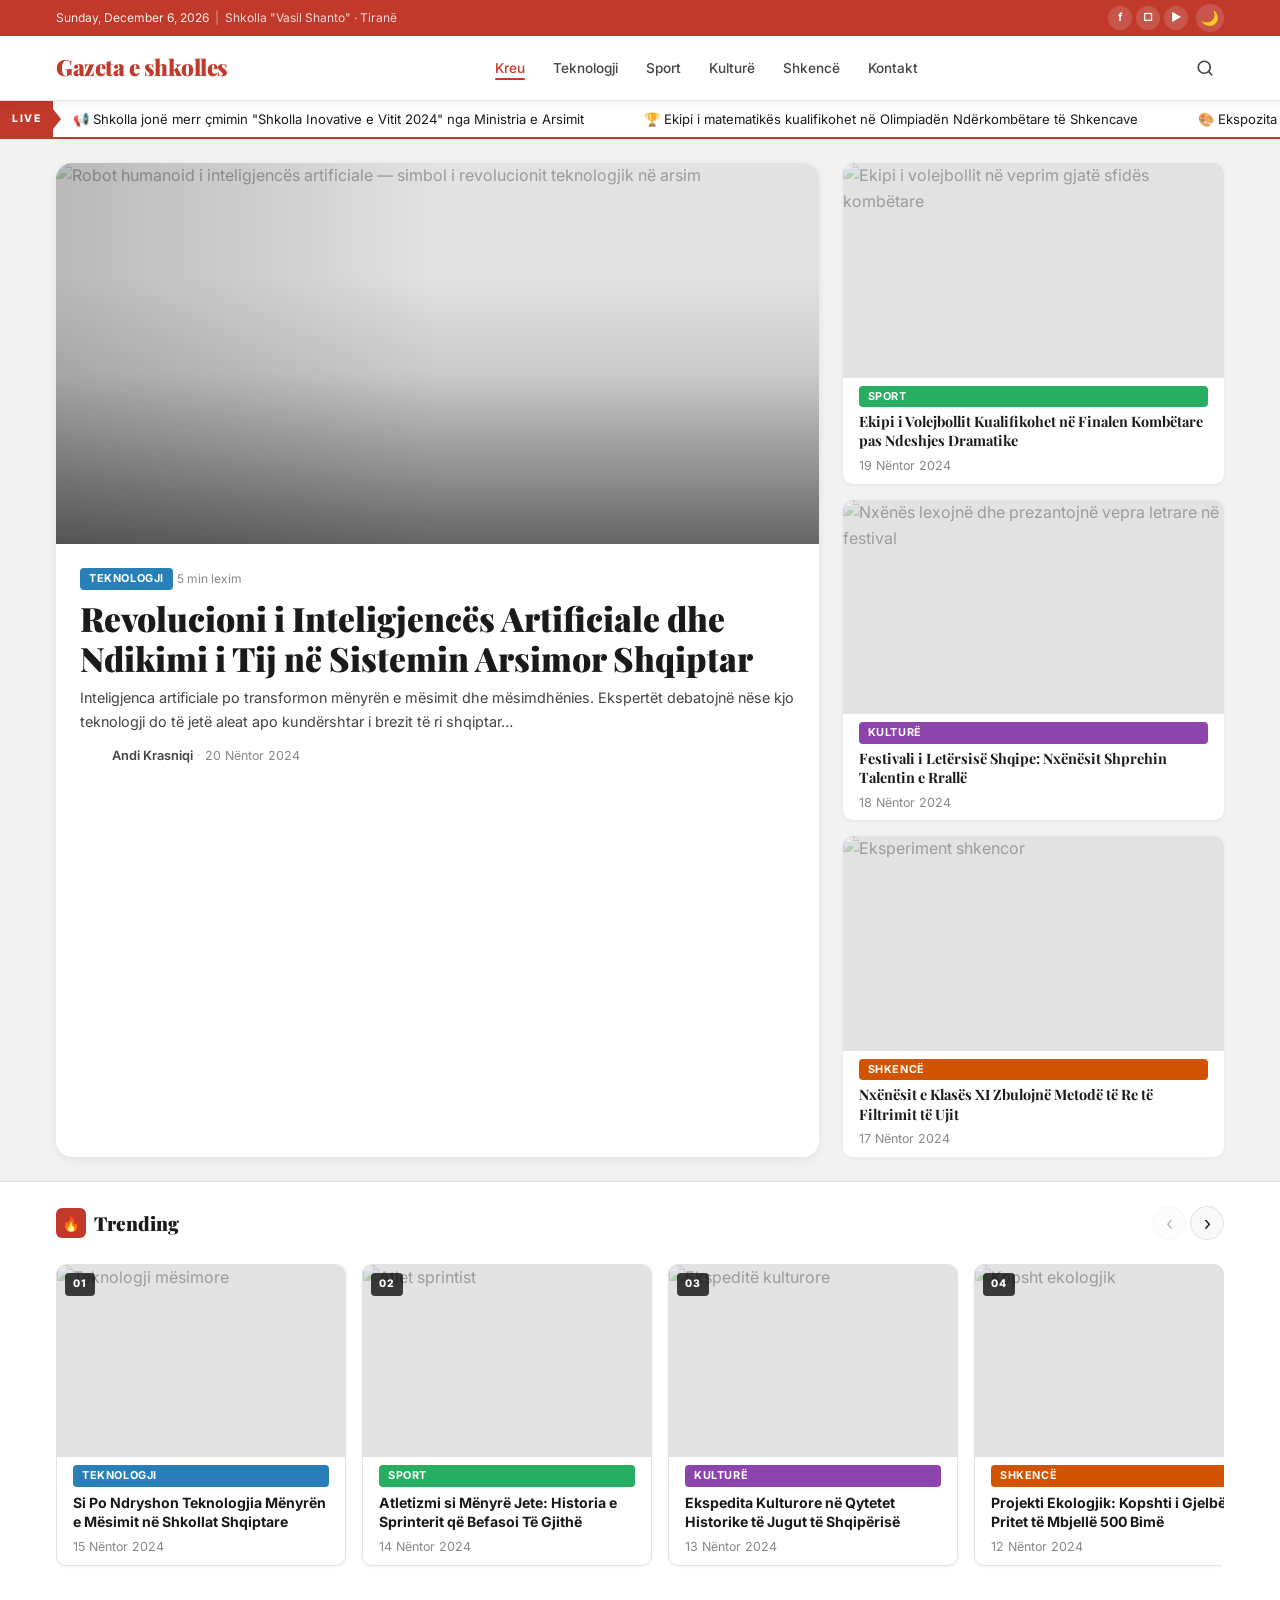
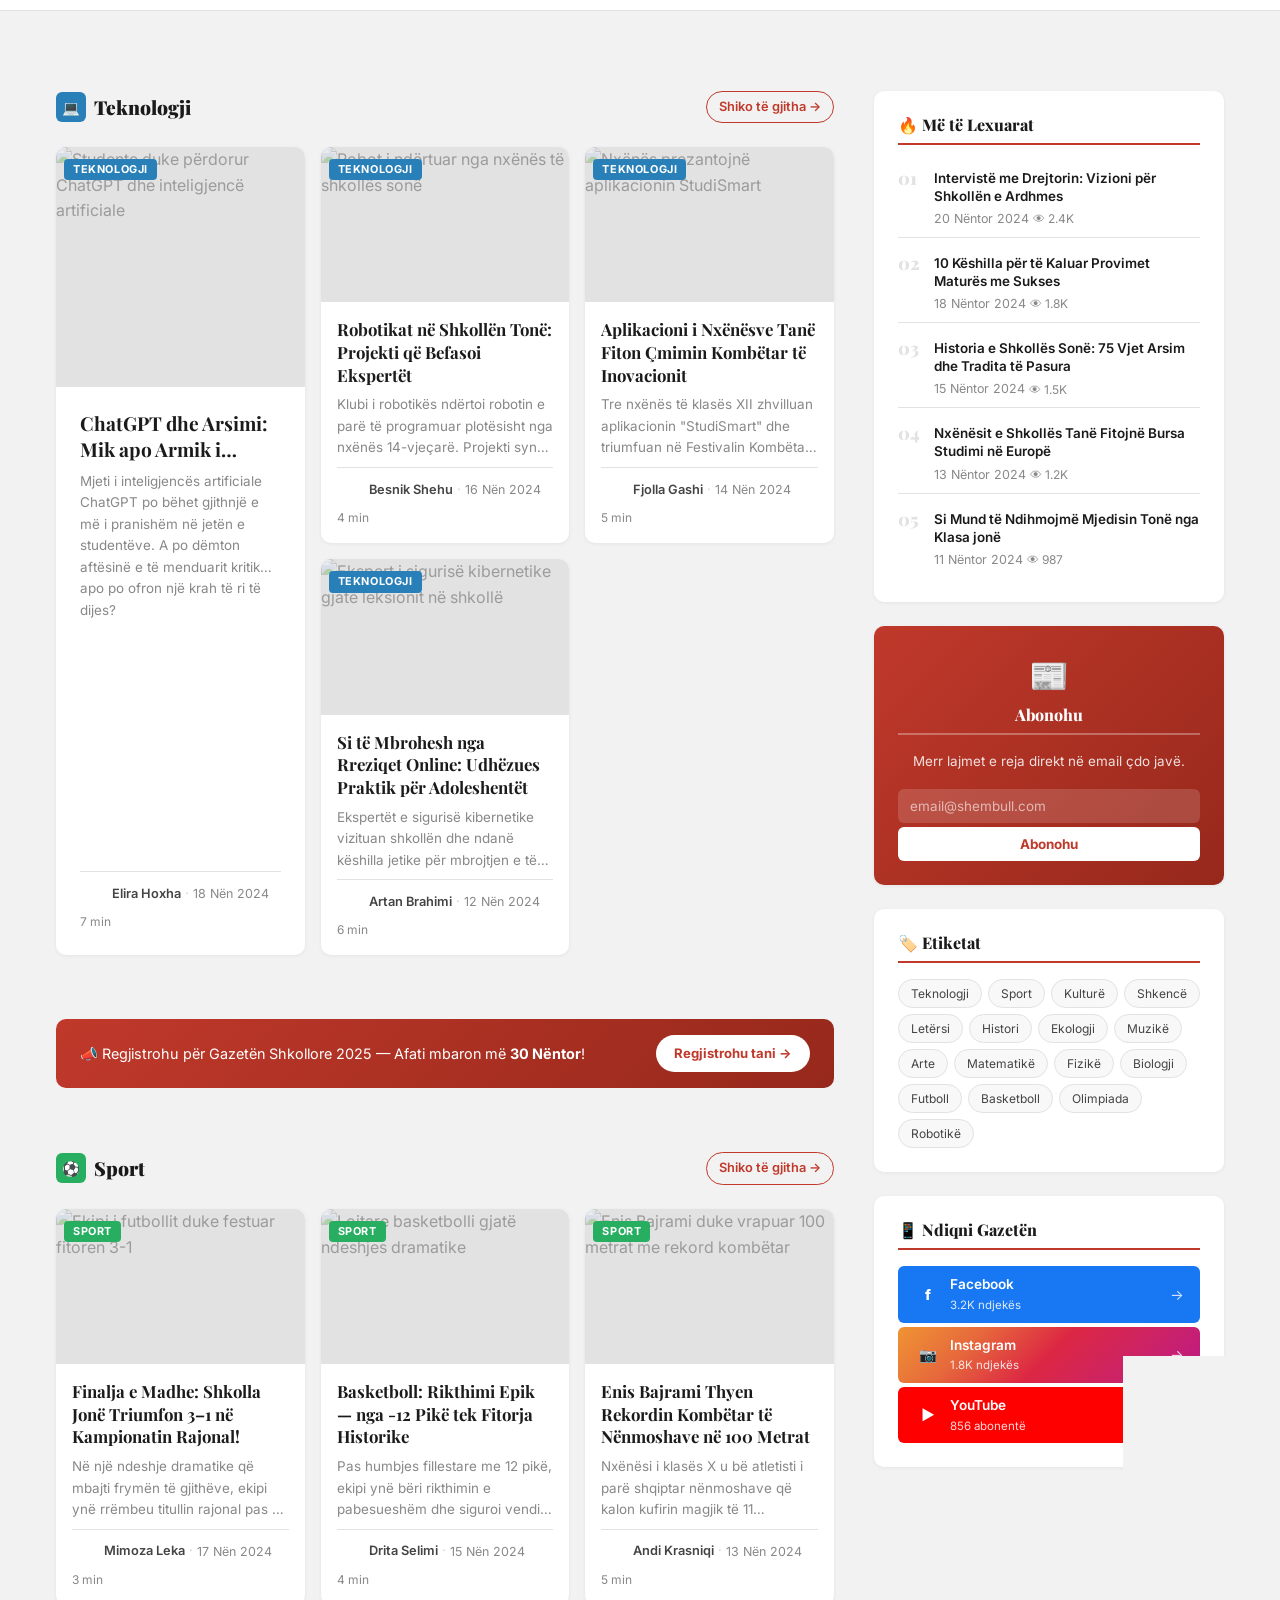
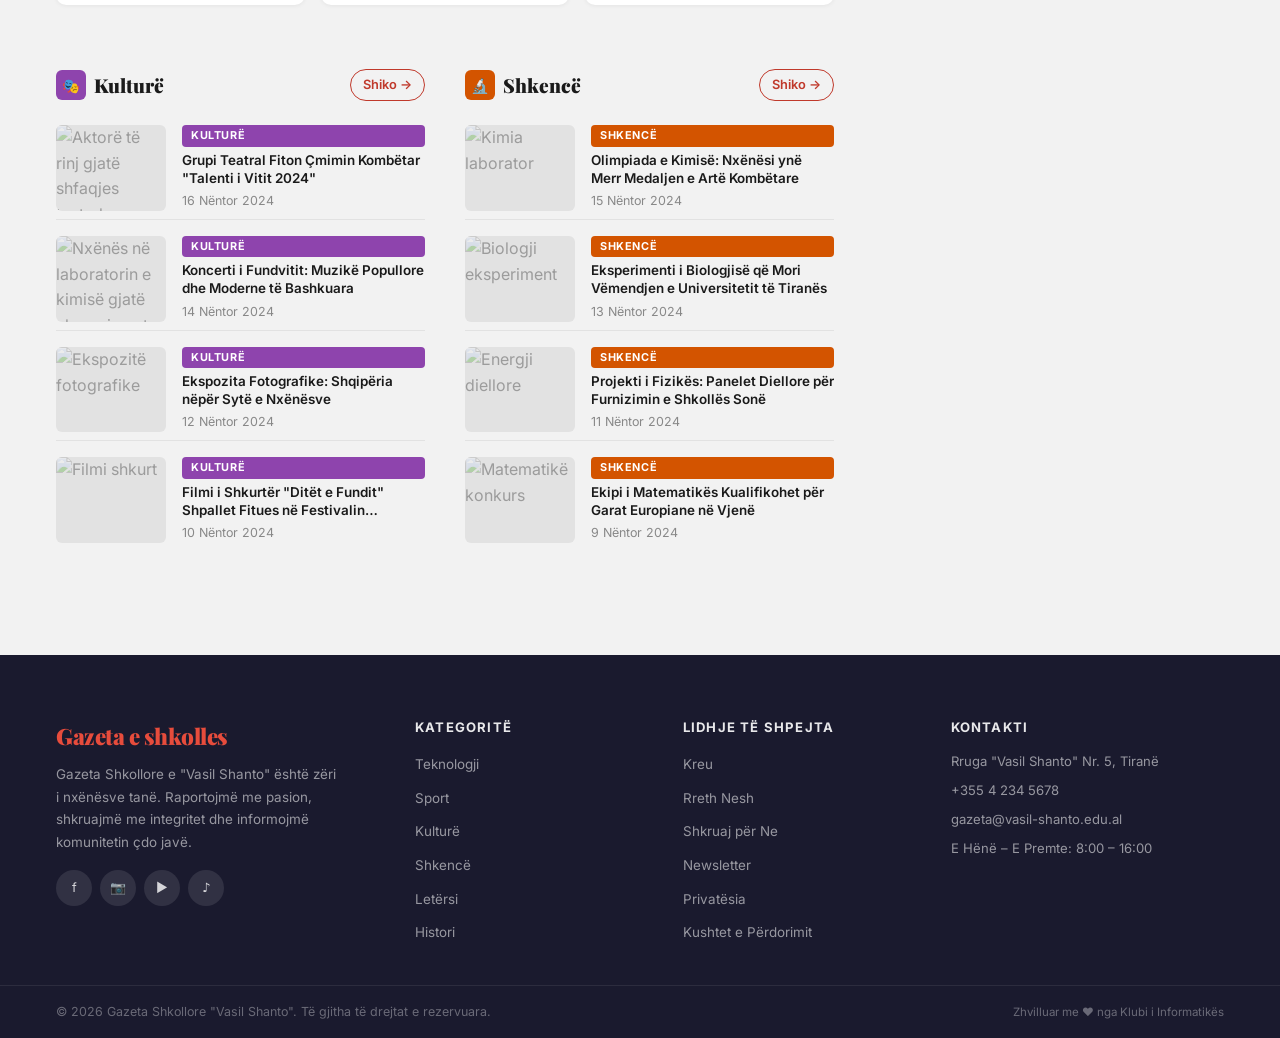
==== commit 20520ba4: "first commit" ====
--- a/index.html
+++ b/index.html
@@ -84,9 +84,10 @@
         <svg class="search-bar-icon" width="18" height="18" viewBox="0 0 24 24" fill="none" stroke="currentColor" stroke-width="2" stroke-linecap="round">
           <circle cx="11" cy="11" r="8"/><path d="m21 21-4.35-4.35"/>
         </svg>
-        <input type="search" id="searchInput" placeholder="Kërko artikuj, kategori, autorë…" aria-label="Kërko" />
+        <input type="search" id="searchInput" placeholder="Kërko artikuj, kategori, autorë…" aria-label="Kërko" autocomplete="off" />
         <button class="search-close" id="searchClose" aria-label="Mbyll kërkimin">✕</button>
       </div>
+      <div class="search-results" id="searchResults" role="listbox" aria-label="Rezultatet e kërkimit"></div>
     </div>
   </header>
 
@@ -105,13 +106,13 @@
       <button class="icon-btn drawer-close" id="drawerClose" aria-label="Mbyll menunë">✕</button>
     </div>
     <ul class="drawer-links" role="list">
-      <li><a href="#hero">🏠&ensp;Kreu</a></li>
-      <li><a href="#teknologji">💻&ensp;Teknologji</a></li>
-      <li><a href="#sport">⚽&ensp;Sport</a></li>
-      <li><a href="#kulture">🎭&ensp;Kulturë</a></li>
-      <li><a href="#shkence">🔬&ensp;Shkencë</a></li>
-      <li><a href="#newsletter">📬&ensp;Newsletter</a></li>
-      <li><a href="#kontakt">📧&ensp;Kontakt</a></li>
+      <li><a href="#hero">Kreu</a></li>
+      <li><a href="#teknologji">Teknologji</a></li>
+      <li><a href="#sport">Sport</a></li>
+      <li><a href="#kulture">Kulturë</a></li>
+      <li><a href="#shkence">Shkencë</a></li>
+      <li><a href="#newsletter">Newsletter</a></li>
+      <li><a href="#kontakt">Kontakt</a></li>
     </ul>
     <div class="drawer-footer">
       <div class="top-social">
@@ -781,12 +782,12 @@
           <div class="footer-col">
             <h4 class="footer-heading">Kategoritë</h4>
             <ul class="footer-links">
-              <li><a href="#teknologji">💻 Teknologji</a></li>
-              <li><a href="#sport">⚽ Sport</a></li>
-              <li><a href="#kulture">🎭 Kulturë</a></li>
-              <li><a href="#shkence">🔬 Shkencë</a></li>
-              <li><a href="#">📚 Letërsi</a></li>
-              <li><a href="#">🌍 Histori</a></li>
+              <li><a href="#teknologji">Teknologji</a></li>
+              <li><a href="#sport">Sport</a></li>
+              <li><a href="#kulture">Kulturë</a></li>
+              <li><a href="#shkence">Shkencë</a></li>
+              <li><a href="#">Letërsi</a></li>
+              <li><a href="#">Histori</a></li>
             </ul>
           </div>
 
@@ -794,12 +795,12 @@
           <div class="footer-col">
             <h4 class="footer-heading">Lidhje të Shpejta</h4>
             <ul class="footer-links">
-              <li><a href="#hero">🏠 Kreu</a></li>
-              <li><a href="#">👥 Rreth Nesh</a></li>
-              <li><a href="#">✍️ Shkruaj për Ne</a></li>
-              <li><a href="#newsletter">📬 Newsletter</a></li>
-              <li><a href="#">🔒 Privatësia</a></li>
-              <li><a href="#">📜 Kushtet e Përdorimit</a></li>
+              <li><a href="#hero">Kreu</a></li>
+              <li><a href="#">Rreth Nesh</a></li>
+              <li><a href="#">Shkruaj për Ne</a></li>
+              <li><a href="#newsletter">Newsletter</a></li>
+              <li><a href="#">Privatësia</a></li>
+              <li><a href="#">Kushtet e Përdorimit</a></li>
             </ul>
           </div>
 
@@ -807,10 +808,10 @@
           <div class="footer-col">
             <h4 class="footer-heading">Kontakti</h4>
             <ul class="contact-list">
-              <li><span class="ci">📍</span> Rruga "Vasil Shanto" Nr. 5, Tiranë</li>
-              <li><span class="ci">📞</span> +355 4 234 5678</li>
-              <li><span class="ci">📧</span> gazeta@vasil-shanto.edu.al</li>
-              <li><span class="ci">🕐</span> E Hënë – E Premte: 8:00 – 16:00</li>
+              <li>Rruga "Vasil Shanto" Nr. 5, Tiranë</li>
+              <li>+355 4 234 5678</li>
+              <li>gazeta@vasil-shanto.edu.al</li>
+              <li>E Hënë – E Premte: 8:00 – 16:00</li>
             </ul>
           </div>
 
--- a/style.css
+++ b/style.css
@@ -432,11 +432,61 @@
   overflow: hidden;
   max-height: 0;
   transition: max-height 0.3s ease, padding 0.3s ease;
+  position: relative;
 }
 .search-bar.open {
   max-height: 70px;
   padding: var(--space-xs) 0;
-}
+  overflow: visible;
+}
+.search-bar.has-results {
+  max-height: 70px;
+  overflow: visible;
+}
+
+.search-results {
+  display: none;
+  position: absolute;
+  top: 100%;
+  left: 0;
+  right: 0;
+  background: var(--surface);
+  border: 1px solid var(--border);
+  border-top: none;
+  box-shadow: var(--shadow-lg);
+  max-height: 400px;
+  overflow-y: auto;
+  z-index: 998;
+}
+.search-results.show { display: block; }
+.sr-item {
+  display: flex;
+  align-items: center;
+  gap: 12px;
+  padding: 10px 20px;
+  border-bottom: 1px solid var(--border);
+  text-decoration: none;
+  color: var(--text);
+  transition: background var(--ease);
+}
+.sr-item:last-child { border-bottom: none; }
+.sr-item:hover, .sr-item:focus { background: var(--surface-2); outline: none; }
+.sr-info { flex: 1; min-width: 0; }
+.sr-title {
+  font-size: 0.88rem;
+  font-weight: 600;
+  white-space: nowrap;
+  overflow: hidden;
+  text-overflow: ellipsis;
+  display: block;
+}
+.sr-title mark {
+  background: rgba(192,57,43,.15);
+  color: var(--primary);
+  border-radius: 2px;
+}
+.sr-meta { font-size: 0.73rem; color: var(--text-muted); margin-top: 2px; display: block; }
+.sr-empty { padding: 18px 20px; text-align: center; color: var(--text-muted); font-size: 0.88rem; }
 .search-bar .container {
   display: flex;
   align-items: center;
@@ -479,7 +529,7 @@
 .mobile-drawer {
   position: fixed;
   top: 0; left: 0;
-  width: min(320px, 85vw);
+  width: 100vw;
   height: 100dvh;
   background: var(--surface);
   z-index: 1000;
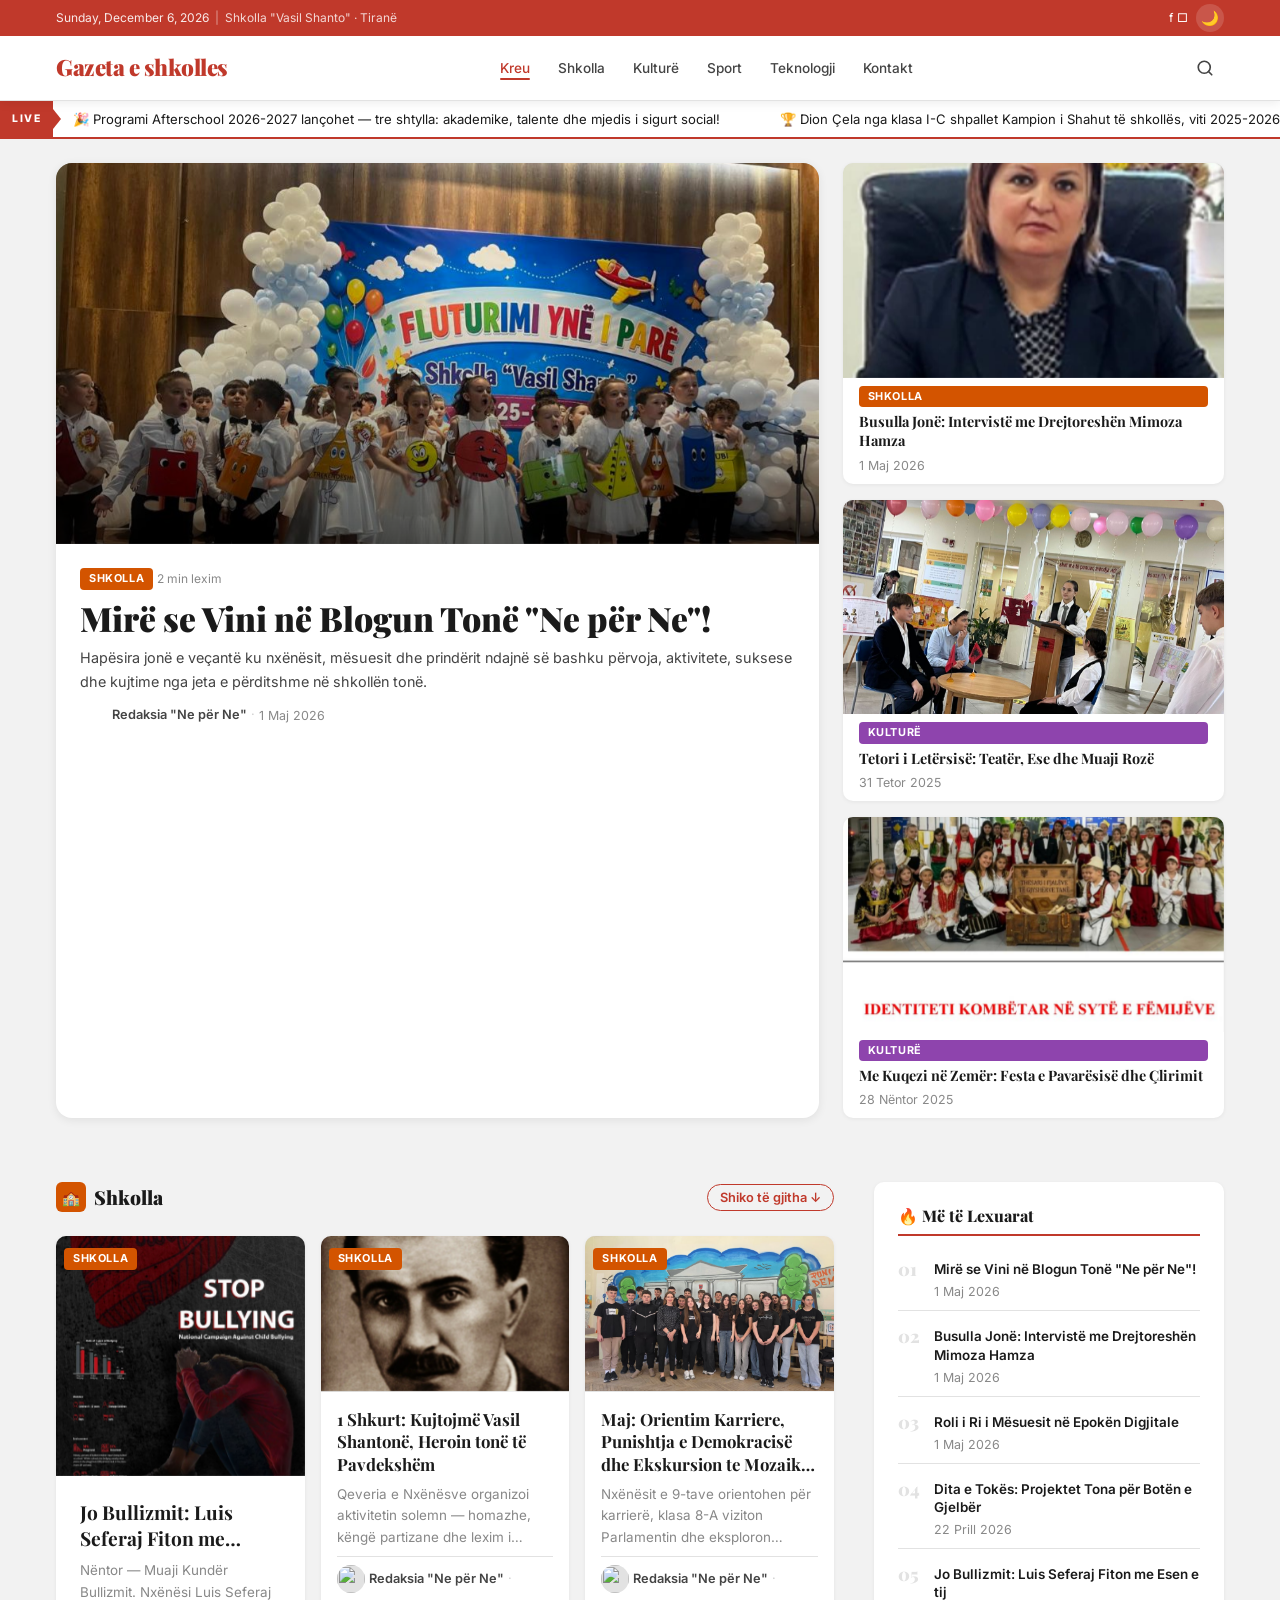
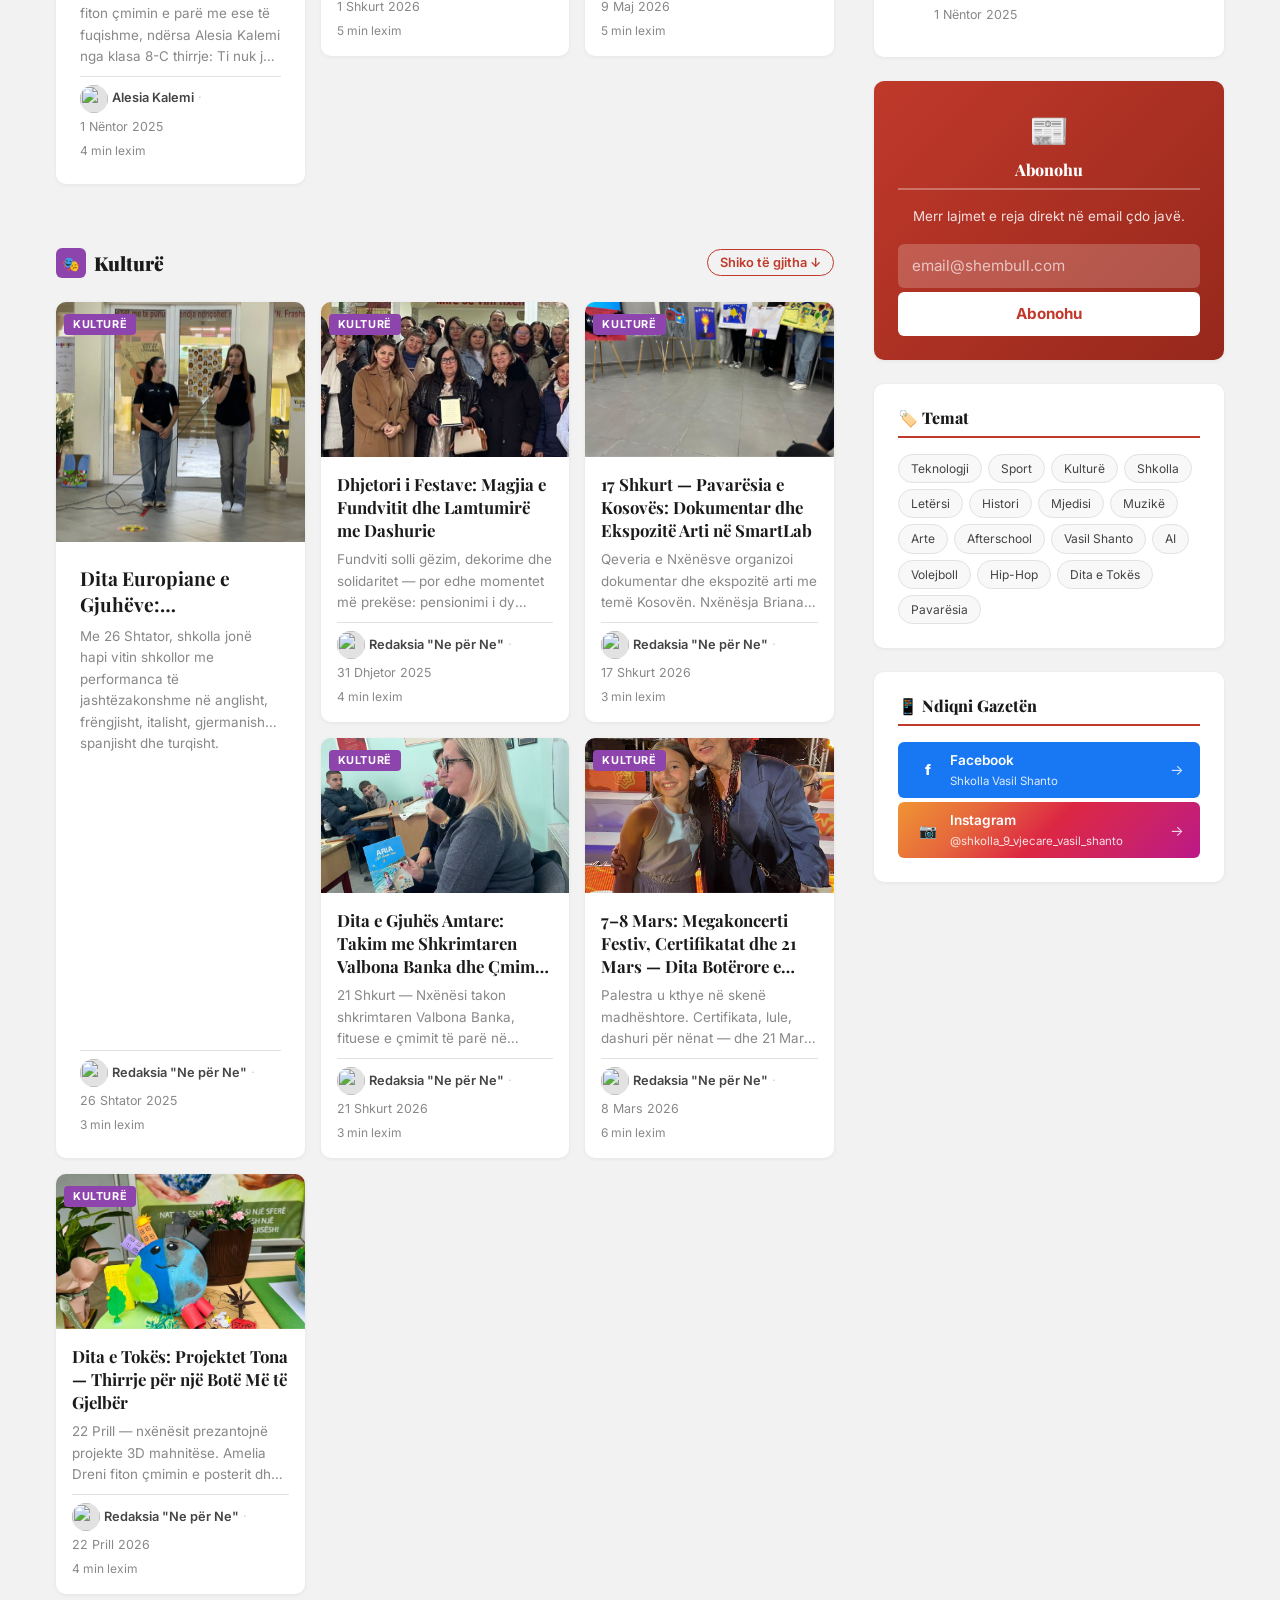
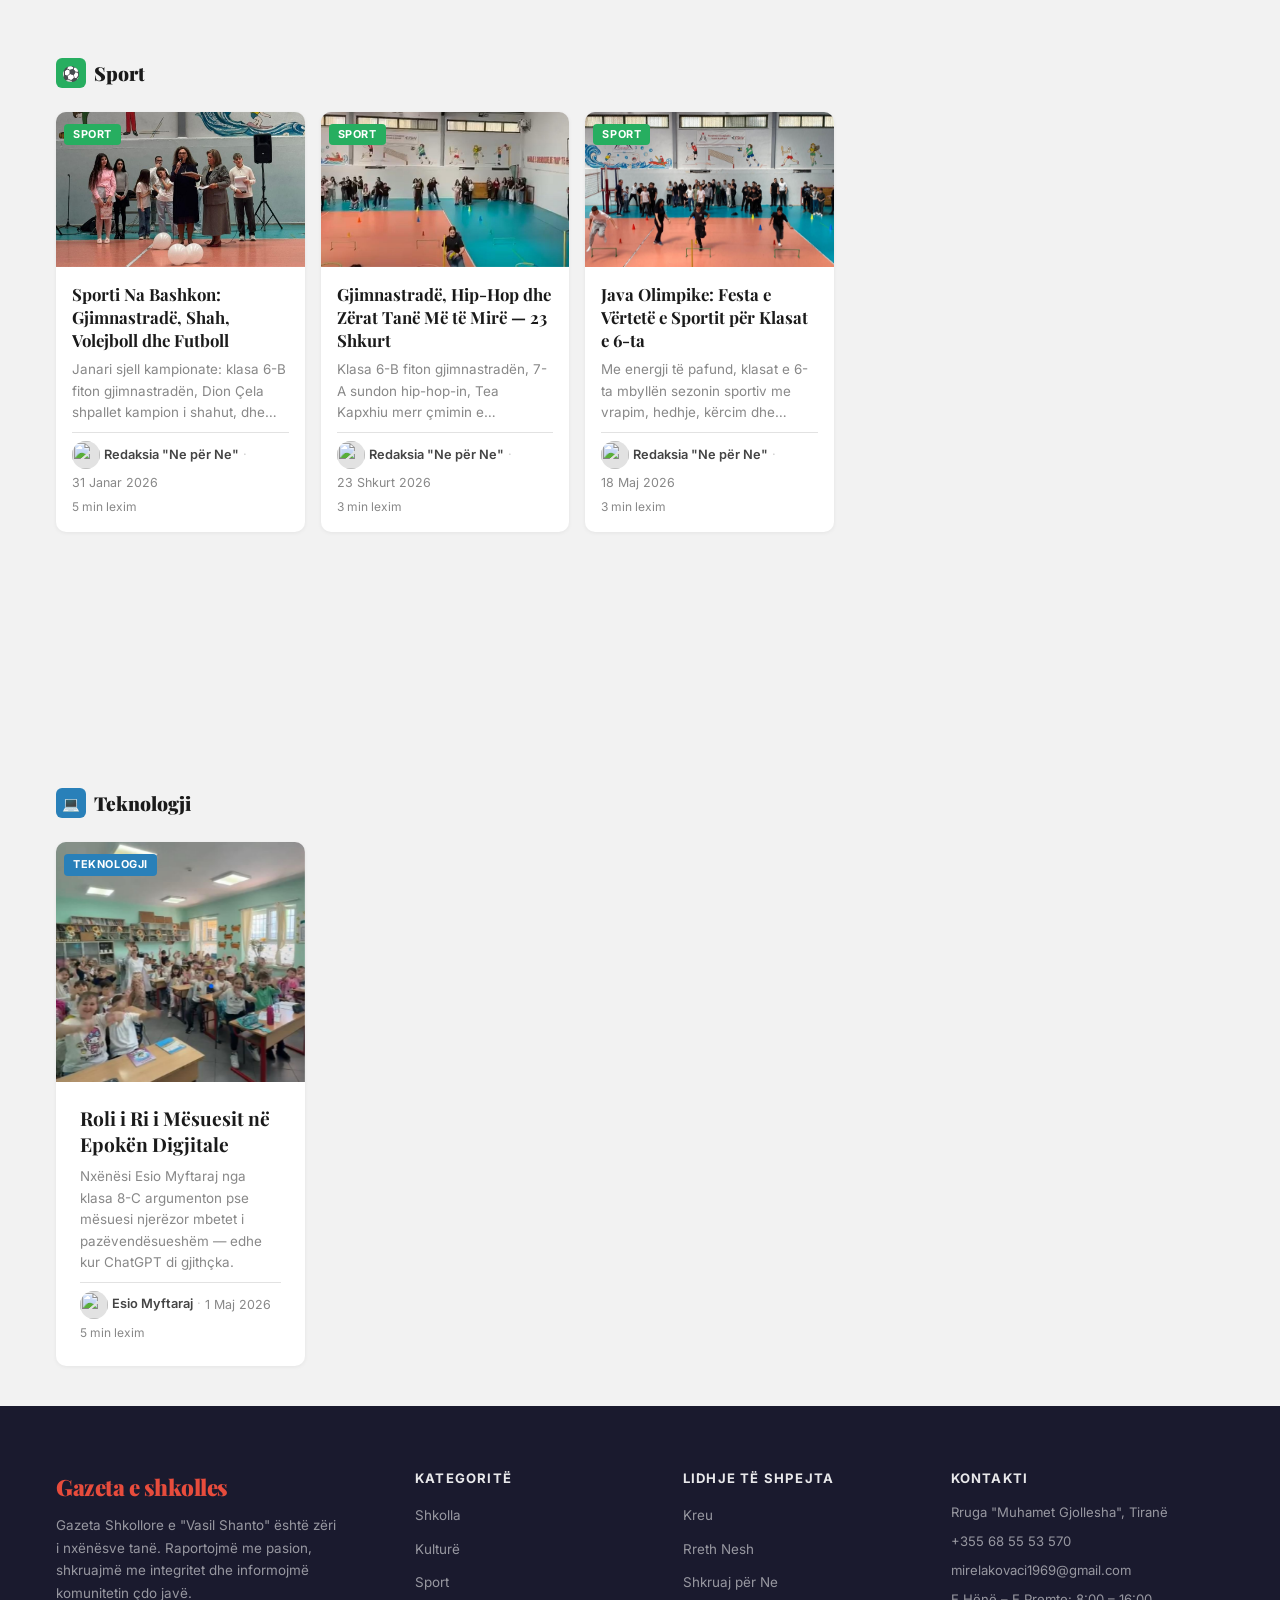
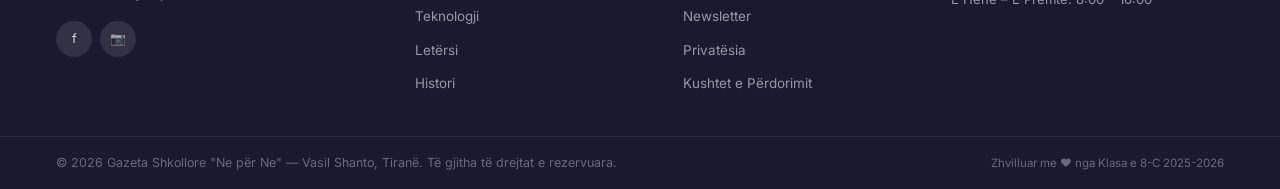
==== commit e8a555db: "second commit" ====
--- a/index.html
+++ b/index.html
@@ -35,9 +35,8 @@
         </div>
         <div class="top-bar-right">
           <div class="top-social">
-            <a href="#" aria-label="Facebook"  class="tsocial">&#x66;</a>
-            <a href="#" aria-label="Instagram" class="tsocial">&#x25A1;</a>
-            <a href="#" aria-label="YouTube"   class="tsocial">&#x25B6;</a>
+            <a href="https://www.facebook.com/p/Shkolla-9-vjecareVasil-Shanto-Tirane-61566544972265/" target="_blank" rel="noopener" aria-label="Facebook">&#x66;</a>
+            <a href="https://www.instagram.com/shkolla_9_vjecare_vasil_shanto/" target="_blank" rel="noopener" aria-label="Instagram">&#x25A1;</a>
           </div>
           <button class="dark-btn" id="darkToggle" aria-label="Ndrysho temën">
             <span class="dark-icon" id="darkIcon">🌙</span>
@@ -57,10 +56,10 @@
         <!-- Desktop links -->
         <ul class="nav-links" id="navLinks" role="list">
           <li><a href="#hero"       class="nav-link" data-section="hero">Kreu</a></li>
+          <li><a href="#shkolla"    class="nav-link" data-section="shkolla">Shkolla</a></li>
+          <li><a href="#kulture"    class="nav-link" data-section="kulture">Kulturë</a></li>
+          <li><a href="#sport"      class="nav-link" data-section="sport">Sport</a></li>
           <li><a href="#teknologji" class="nav-link" data-section="teknologji">Teknologji</a></li>
-          <li><a href="#sport"      class="nav-link" data-section="sport">Sport</a></li>
-          <li><a href="#kulture"    class="nav-link" data-section="kulture">Kulturë</a></li>
-          <li><a href="#shkence"    class="nav-link" data-section="shkence">Shkencë</a></li>
           <li><a href="#kontakt"    class="nav-link">Kontakt</a></li>
         </ul>
 
@@ -107,20 +106,19 @@
     </div>
     <ul class="drawer-links" role="list">
       <li><a href="#hero">Kreu</a></li>
+      <li><a href="#shkolla">Shkolla</a></li>
+      <li><a href="#kulture">Kulturë</a></li>
+      <li><a href="#sport">Sport</a></li>
       <li><a href="#teknologji">Teknologji</a></li>
-      <li><a href="#sport">Sport</a></li>
-      <li><a href="#kulture">Kulturë</a></li>
-      <li><a href="#shkence">Shkencë</a></li>
       <li><a href="#newsletter">Newsletter</a></li>
       <li><a href="#kontakt">Kontakt</a></li>
     </ul>
     <div class="drawer-footer">
       <div class="top-social">
-        <a href="#" aria-label="Facebook"  class="tsocial">f</a>
-        <a href="#" aria-label="Instagram" class="tsocial">&#x25A1;</a>
-        <a href="#" aria-label="YouTube"   class="tsocial">▶</a>
-      </div>
-      <p class="drawer-copy">© 2024 Gazeta Shkollore</p>
+        <a href="https://www.facebook.com/p/Shkolla-9-vjecareVasil-Shanto-Tirane-61566544972265/" target="_blank" rel="noopener" aria-label="Facebook">f</a>
+        <a href="https://www.instagram.com/shkolla_9_vjecare_vasil_shanto/" target="_blank" rel="noopener" aria-label="Instagram">&#x25A1;</a>
+      </div>
+      <p class="drawer-copy">© 2026 Gazeta "Ne për Ne"</p>
     </div>
   </nav>
 
@@ -131,17 +129,17 @@
     <div class="breaking-label">LIVE</div>
     <div class="ticker-viewport">
       <div class="ticker-track" id="tickerTrack">
-        <span>📢 Shkolla jonë merr çmimin "Shkolla Inovative e Vitit 2024" nga Ministria e Arsimit</span>
-        <span>🏆 Ekipi i matematikës kualifikohet në Olimpiadën Ndërkombëtare të Shkencave</span>
-        <span>🎨 Ekspozita e artit të nxënësve hapet sot në Galerinë e Qytetit</span>
-        <span>⚽ Finalja e futbollit ndërshkollor të shtunën në Stadiumin Komunal ora 16:00</span>
-        <span>📚 Bibliotekat e reja digjitale lansohen javën e ardhshme — Hyni para kohe!</span>
+        <span>🎉 Programi Afterschool 2026-2027 lançohet — tre shtylla: akademike, talente dhe mjedis i sigurt social!</span>
+        <span>🏆 Dion Çela nga klasa I-C shpallet Kampion i Shahut të shkollës, viti 2025-2026</span>
+        <span>📖 Shkrimtarja Valbona Banka vizitoi shkollën tonë për Ditën e Gjuhës Amtare — 21 Shkurt</span>
+        <span>⚽ Java Olimpike e Majit: Klasat e 6-ta festojnë sportin dhe bashkëpunimin</span>
+        <span>🎭 Tetori i Letërsisë: Klasa 7-D fiton konkursin teatror me "Epoka para gjyqit"</span>
         <!-- Duplicate for seamless loop -->
-        <span>📢 Shkolla jonë merr çmimin "Shkolla Inovative e Vitit 2024" nga Ministria e Arsimit</span>
-        <span>🏆 Ekipi i matematikës kualifikohet në Olimpiadën Ndërkombëtare të Shkencave</span>
-        <span>🎨 Ekspozita e artit të nxënësve hapet sot në Galerinë e Qytetit</span>
-        <span>⚽ Finalja e futbollit ndërshkollor të shtunën në Stadiumin Komunal ora 16:00</span>
-        <span>📚 Bibliotekat e reja digjitale lansohen javën e ardhshme — Hyni para kohe!</span>
+        <span>🎉 Programi Afterschool 2026-2027 lançohet — tre shtylla: akademike, talente dhe mjedis i sigurt social!</span>
+        <span>🏆 Dion Çela nga klasa I-C shpallet Kampion i Shahut të shkollës, viti 2025-2026</span>
+        <span>📖 Shkrimtarja Valbona Banka vizitoi shkollën tonë për Ditën e Gjuhës Amtare — 21 Shkurt</span>
+        <span>⚽ Java Olimpike e Majit: Klasat e 6-ta festojnë sportin dhe bashkëpunimin</span>
+        <span>🎭 Tetori i Letërsisë: Klasa 7-D fiton konkursin teatror me "Epoka para gjyqit"</span>
       </div>
     </div>
   </div>
@@ -155,16 +153,11 @@
 
         <!-- Main featured article -->
         <article class="hero-main reveal">
-          <a href="article.html?slug=teknologjia-ai-ne-arsim" class="hero-img-wrap" aria-label="Lexo artikullin">
+          <a href="article.html?slug=mire-se-vini" class="hero-img-wrap" aria-label="Lexo artikullin">
             <img
-              src="https://images.unsplash.com/photo-1485827404703-89b55fcc595e?auto=format&fit=crop&w=1200&h=680&q=95"
-              srcset="
-                https://images.unsplash.com/photo-1485827404703-89b55fcc595e?auto=format&fit=crop&w=600&h=340&q=85   600w,
-                https://images.unsplash.com/photo-1485827404703-89b55fcc595e?auto=format&fit=crop&w=900&h=510&q=90   900w,
-                https://images.unsplash.com/photo-1485827404703-89b55fcc595e?auto=format&fit=crop&w=1200&h=680&q=95 1200w
-              "
+              src="assets/gazeta/image1.jpg"
               sizes="(max-width: 640px) 100vw, (max-width: 1024px) 65vw, 800px"
-              alt="Robot humanoid i inteligjencës artificiale — simbol i revolucionit teknologjik në arsim"
+              alt="Nxënësit e shkollës Vasil Shanto gjatë Fluturimit të Parë"
               class="hero-img"
               loading="eager"
               fetchpriority="high"
@@ -173,20 +166,20 @@
           </a>
           <div class="hero-body">
             <div class="meta-row">
-              <span class="badge badge-tech">Teknologji</span>
-              <span class="read-time">5 min lexim</span>
+              <span class="badge badge-science">Shkolla</span>
+              <span class="read-time">2 min lexim</span>
             </div>
             <h1 class="hero-title">
-              <a href="article.html?slug=teknologjia-ai-ne-arsim">Revolucioni i Inteligjencës Artificiale dhe Ndikimi i Tij në Sistemin Arsimor Shqiptar</a>
+              <a href="article.html?slug=mire-se-vini">Mirë se Vini në Blogun Tonë "Ne për Ne"!</a>
             </h1>
             <p class="hero-excerpt">
-              Inteligjenca artificiale po transformon mënyrën e mësimit dhe mësimdhënies. Ekspertët debatojnë nëse kjo teknologji do të jetë aleat apo kundërshtar i brezit të ri shqiptar…
+              Hapësira jonë e veçantë ku nxënësit, mësuesit dhe prindërit ndajnë së bashku përvoja, aktivitete, suksese dhe kujtime nga jeta e përditshme në shkollën tonë.
             </p>
             <div class="article-meta">
-              <img src="https://ui-avatars.com/api/?name=Andi+Krasniqi&background=c0392b&color=fff&size=40&bold=true&rounded=true" alt="" class="avatar" aria-hidden="true" />
-              <span class="author-name">Andi Krasniqi</span>
+              <img src="https://ui-avatars.com/api/?name=Ne+per+Ne&background=2980b9&color=fff&size=40&bold=true&rounded=true" alt="" class="avatar" aria-hidden="true" />
+              <span class="author-name">Redaksia "Ne për Ne"</span>
               <span class="meta-sep">·</span>
-              <time datetime="2024-11-20">20 Nëntor 2024</time>
+              <time datetime="2026-05-01">1 Maj 2026</time>
             </div>
           </div>
         </article>
@@ -194,123 +187,43 @@
         <!-- Side articles (3 stacked) -->
         <div class="hero-side">
           <article class="hero-side-card reveal">
-            <a href="article.html?slug=volejbolli-finale" class="side-img-wrap">
-              <img src="https://loremflickr.com/380/220/volleyball,sportvolleyball,sport,athlete?lock=2" alt="Volejboll finales" loading="lazy" />
+            <a href="article.html?slug=busulla-jone" class="side-img-wrap">
+              <img src="assets/gazeta/image2.png" alt="Drejtoresha Mimoza Hamza — intervistë ekskluzive" loading="lazy" />
             </a>
             <div class="side-body">
-              <span class="badge badge-sport">Sport</span>
-              <h3><a href="article.html?slug=volejbolli-finale">Ekipi i Volejbollit Kualifikohet në Finalen Kombëtare pas Ndeshjes Dramatike</a></h3>
+              <span class="badge badge-science">Shkolla</span>
+              <h3><a href="article.html?slug=busulla-jone">Busulla Jonë: Intervistë me Drejtoreshën Mimoza Hamza</a></h3>
               <div class="article-meta">
-                <time datetime="2024-11-19">19 Nëntor 2024</time>
+                <time datetime="2026-05-01">1 Maj 2026</time>
               </div>
             </div>
           </article>
 
           <article class="hero-side-card reveal">
-            <a href="article.html?slug=festivali-letersise" class="side-img-wrap">
-              <img src="https://loremflickr.com/380/220/book,reading,librarybook,reading,library?lock=3" alt="Festival letërsie" loading="lazy" />
+            <a href="article.html?slug=tetori-letersise-teatri" class="side-img-wrap">
+              <img src="assets/gazeta/image4.png" alt="Konkurs teatror — Tetori i Letërsisë" loading="lazy" />
             </a>
             <div class="side-body">
               <span class="badge badge-culture">Kulturë</span>
-              <h3><a href="article.html?slug=festivali-letersise">Festivali i Letërsisë Shqipe: Nxënësit Shprehin Talentin e Rrallë</a></h3>
+              <h3><a href="article.html?slug=tetori-letersise-teatri">Tetori i Letërsisë: Teatër, Ese dhe Muaji Rozë</a></h3>
               <div class="article-meta">
-                <time datetime="2024-11-18">18 Nëntor 2024</time>
+                <time datetime="2025-10-31">31 Tetor 2025</time>
               </div>
             </div>
           </article>
 
           <article class="hero-side-card reveal">
-            <a href="#" class="side-img-wrap">
-              <img src="https://loremflickr.com/380/220/laboratory,science,experiment?lock=4" alt="Eksperiment shkencor" loading="lazy" />
+            <a href="article.html?slug=pavaresia-28-nentor" class="side-img-wrap">
+              <img src="assets/gazeta/pavaresia-kostume.jpeg" alt="Kostume kombëtare — Dita e Pavarësisë" loading="lazy" />
             </a>
             <div class="side-body">
-              <span class="badge badge-science">Shkencë</span>
-              <h3><a href="#">Nxënësit e Klasës XI Zbulojnë Metodë të Re të Filtrimit të Ujit</a></h3>
+              <span class="badge badge-culture">Kulturë</span>
+              <h3><a href="article.html?slug=pavaresia-28-nentor">Me Kuqezi në Zemër: Festa e Pavarësisë dhe Çlirimit</a></h3>
               <div class="article-meta">
-                <time datetime="2024-11-17">17 Nëntor 2024</time>
+                <time datetime="2025-11-28">28 Nëntor 2025</time>
               </div>
             </div>
           </article>
-        </div>
-      </div>
-    </div>
-  </section>
-
-  <!-- ============================================================
-       TRENDING SLIDER
-  ============================================================ -->
-  <section class="trending-section" aria-label="Artikujt në trend">
-    <div class="container">
-      <div class="section-head">
-        <h2 class="section-title"><span class="accent-pill" style="background:var(--primary)">🔥</span> Trending</h2>
-        <div class="slider-btns">
-          <button class="slider-btn" id="sliderPrev" aria-label="Artikulli i mëparshëm">&#8249;</button>
-          <button class="slider-btn" id="sliderNext" aria-label="Artikulli i ardhshëm">&#8250;</button>
-        </div>
-      </div>
-      <div class="slider-viewport" id="sliderViewport">
-        <div class="trending-slider" id="trendingSlider">
-
-          <article class="t-card">
-            <span class="t-num">01</span>
-            <a href="#" class="t-img-wrap"><img src="https://loremflickr.com/300/190/laptop,technology,education?lock=10" alt="Teknologji mësimore" loading="lazy" /></a>
-            <div class="t-body">
-              <span class="badge badge-tech">Teknologji</span>
-              <h4><a href="#">Si Po Ndryshon Teknologjia Mënyrën e Mësimit në Shkollat Shqiptare</a></h4>
-              <time>15 Nëntor 2024</time>
-            </div>
-          </article>
-
-          <article class="t-card">
-            <span class="t-num">02</span>
-            <a href="#" class="t-img-wrap"><img src="https://loremflickr.com/300/190/athletics,running,track?lock=11" alt="Atlet sprintist" loading="lazy" /></a>
-            <div class="t-body">
-              <span class="badge badge-sport">Sport</span>
-              <h4><a href="#">Atletizmi si Mënyrë Jete: Historia e Sprinterit që Befasoi Të Gjithë</a></h4>
-              <time>14 Nëntor 2024</time>
-            </div>
-          </article>
-
-          <article class="t-card">
-            <span class="t-num">03</span>
-            <a href="#" class="t-img-wrap"><img src="https://loremflickr.com/300/190/architecture,city,history?lock=12" alt="Ekspeditë kulturore" loading="lazy" /></a>
-            <div class="t-body">
-              <span class="badge badge-culture">Kulturë</span>
-              <h4><a href="#">Ekspedita Kulturore në Qytetet Historike të Jugut të Shqipërisë</a></h4>
-              <time>13 Nëntor 2024</time>
-            </div>
-          </article>
-
-          <article class="t-card">
-            <span class="t-num">04</span>
-            <a href="#" class="t-img-wrap"><img src="https://loremflickr.com/300/190/garden,ecology,plants?lock=13" alt="Kopsht ekologjik" loading="lazy" /></a>
-            <div class="t-body">
-              <span class="badge badge-science">Shkencë</span>
-              <h4><a href="#">Projekti Ekologjik: Kopshti i Gjelbër Pritet të Mbjellë 500 Bimë</a></h4>
-              <time>12 Nëntor 2024</time>
-            </div>
-          </article>
-
-          <article class="t-card">
-            <span class="t-num">05</span>
-            <a href="#" class="t-img-wrap"><img src="https://loremflickr.com/300/190/smartphone,phone,student?lock=14" alt="Debat shkollor" loading="lazy" /></a>
-            <div class="t-body">
-              <span class="badge badge-society">Shoqëri</span>
-              <h4><a href="#">Debati i Madh: A Duhet të Lejohen Telefonat Celularë në Klasë?</a></h4>
-              <time>11 Nëntor 2024</time>
-            </div>
-          </article>
-
-          <article class="t-card">
-            <span class="t-num">06</span>
-            <a href="#" class="t-img-wrap"><img src="https://loremflickr.com/300/190/book,literature,writing?lock=15" alt="Libër letërsia" loading="lazy" /></a>
-            <div class="t-body">
-              <span class="badge badge-literature">Letërsi</span>
-              <h4><a href="#">Vepra Letrare e Fjolla Gashit Botohet në Revistën Kombëtare Letrare</a></h4>
-              <time>10 Nëntor 2024</time>
-            </div>
-          </article>
-
         </div>
       </div>
     </div>
@@ -326,301 +239,59 @@
         <!-- ======== MAIN CONTENT ======== -->
         <main class="main-content" id="mainContent">
 
+          <!-- ——— SHKOLLA ——— -->
+          <section class="cat-section" id="shkolla" data-category="shkolla" data-layout="featured">
+            <div class="section-head">
+              <h2 class="section-title">
+                <span class="accent-pill" style="background:var(--science-color)">🏫</span>
+                Shkolla
+              </h2>
+              <button type="button" class="view-all-link view-all-btn">Shiko të gjitha ↓</button>
+            </div>
+            <div class="cat-articles cards-grid cards-featured-first"></div>
+          </section>
+
+          <!-- ——— KULTURË ——— -->
+          <section class="cat-section" id="kulture" data-category="kulture" data-layout="featured">
+            <div class="section-head">
+              <h2 class="section-title">
+                <span class="accent-pill" style="background:var(--culture-color)">🎭</span>
+                Kulturë
+              </h2>
+              <button type="button" class="view-all-link view-all-btn">Shiko të gjitha ↓</button>
+            </div>
+            <div class="cat-articles cards-grid cards-featured-first"></div>
+          </section>
+
+          <!-- ——— SPORT ——— -->
+          <section class="cat-section" id="sport" data-category="sport" data-layout="grid">
+            <div class="section-head">
+              <h2 class="section-title">
+                <span class="accent-pill" style="background:var(--sport-color)">⚽</span>
+                Sport
+              </h2>
+              <button type="button" class="view-all-link view-all-btn">Shiko të gjitha ↓</button>
+            </div>
+            <div class="cat-articles cards-grid"></div>
+          </section>
+
+          <!-- Promo banner -->
+          <div class="promo-banner reveal">
+            <span class="promo-text">📣 Programi Afterschool 2026-2027 po lançohet — regjistrohu dhe zbulo modulet e reja të kodimit, artit dhe sportit!</span>
+            <a href="#newsletter" class="promo-cta">Mëso më shumë →</a>
+          </div>
+
           <!-- ——— TEKNOLOGJI ——— -->
-          <section class="cat-section" id="teknologji">
+          <section class="cat-section" id="teknologji" data-category="teknologji" data-layout="featured">
             <div class="section-head">
               <h2 class="section-title">
                 <span class="accent-pill" style="background:var(--tech-color)">💻</span>
                 Teknologji
               </h2>
-              <a href="#" class="view-all-link">Shiko të gjitha →</a>
-            </div>
-
-            <!-- Featured-first grid -->
-            <div class="cards-grid cards-featured-first">
-
-              <!-- Featured card (spans 2 rows on desktop) -->
-              <article class="news-card card-featured reveal">
-                <a href="article.html?slug=chatgpt-mik-apo-armik" class="card-img-wrap">
-                  <img src="https://loremflickr.com/700/420/artificial-intelligence,robotartificial-intelligence,robot,technology?lock=20" alt="ChatGPT dhe nxënësit" loading="lazy" class="card-img" />
-                  <span class="card-badge-overlay"><span class="badge badge-tech">Teknologji</span></span>
-                </a>
-                <div class="card-body">
-                  <h3 class="card-title"><a href="article.html?slug=chatgpt-mik-apo-armik">ChatGPT dhe Arsimi: Mik apo Armik i Nxënësve Shqiptarë?</a></h3>
-                  <p class="card-excerpt">Mjeti i inteligjencës artificiale ChatGPT po bëhet gjithnjë e më i pranishëm në jetën e studentëve. A po dëmton aftësinë e të menduarit kritik apo po ofron një krah të ri të dijes?</p>
-                  <div class="card-foot">
-                    <div class="article-meta">
-                      <img src="https://ui-avatars.com/api/?name=Elira+Hoxha&background=8e44ad&color=fff&size=32&bold=true&rounded=true" alt="" class="avatar" aria-hidden="true" />
-                      <span class="author-name">Elira Hoxha</span>
-                      <span class="meta-sep">·</span>
-                      <time datetime="2024-11-18">18 Nën 2024</time>
-                    </div>
-                    <span class="read-time">7 min</span>
-                  </div>
-                </div>
-              </article>
-
-              <article class="news-card reveal">
-                <a href="article.html?slug=robotika-ne-shkolle" class="card-img-wrap">
-                  <img src="https://loremflickr.com/420/260/robot,robotics,engineeringrobot,robotics,engineering?lock=21" alt="Robotikë shkollore" loading="lazy" class="card-img" />
-                  <span class="card-badge-overlay"><span class="badge badge-tech">Teknologji</span></span>
-                </a>
-                <div class="card-body">
-                  <h3 class="card-title"><a href="article.html?slug=robotika-ne-shkolle">Robotikat në Shkollën Tonë: Projekti që Befasoi Ekspertët</a></h3>
-                  <p class="card-excerpt">Klubi i robotikës ndërtoi robotin e parë të programuar plotësisht nga nxënës 14-vjeçarë. Projekti synon garën europiane në pranverë.</p>
-                  <div class="card-foot">
-                    <div class="article-meta">
-                      <img src="https://ui-avatars.com/api/?name=Besnik+Shehu&background=2980b9&color=fff&size=32&bold=true&rounded=true" alt="" class="avatar" aria-hidden="true" />
-                      <span class="author-name">Besnik Shehu</span>
-                      <span class="meta-sep">·</span>
-                      <time>16 Nën 2024</time>
-                    </div>
-                    <span class="read-time">4 min</span>
-                  </div>
-                </div>
-              </article>
-
-              <article class="news-card reveal">
-                <a href="article.html?slug=aplikacioni-studismart" class="card-img-wrap">
-                  <img src="https://loremflickr.com/420/260/smartphone,coding,applicationsmartphone,coding,application?lock=22" alt="Çmim aplikacioni" loading="lazy" class="card-img" />
-                  <span class="card-badge-overlay"><span class="badge badge-tech">Teknologji</span></span>
-                </a>
-                <div class="card-body">
-                  <h3 class="card-title"><a href="article.html?slug=aplikacioni-studismart">Aplikacioni i Nxënësve Tanë Fiton Çmimin Kombëtar të Inovacionit</a></h3>
-                  <p class="card-excerpt">Tre nxënës të klasës XII zhvilluan aplikacionin "StudiSmart" dhe triumfuan në Festivalin Kombëtar të Teknologjisë.</p>
-                  <div class="card-foot">
-                    <div class="article-meta">
-                      <img src="https://ui-avatars.com/api/?name=Fjolla+Gashi&background=27ae60&color=fff&size=32&bold=true&rounded=true" alt="" class="avatar" aria-hidden="true" />
-                      <span class="author-name">Fjolla Gashi</span>
-                      <span class="meta-sep">·</span>
-                      <time>14 Nën 2024</time>
-                    </div>
-                    <span class="read-time">5 min</span>
-                  </div>
-                </div>
-              </article>
-
-              <article class="news-card reveal">
-                <a href="article.html?slug=siguria-kibernetike" class="card-img-wrap">
-                  <img src="https://loremflickr.com/420/260/cybersecurity,hacking,computercybersecurity,hacking,computer?lock=23" alt="Siguria kibernetike" loading="lazy" class="card-img" />
-                  <span class="card-badge-overlay"><span class="badge badge-tech">Teknologji</span></span>
-                </a>
-                <div class="card-body">
-                  <h3 class="card-title"><a href="article.html?slug=siguria-kibernetike">Si të Mbrohesh nga Rreziqet Online: Udhëzues Praktik për Adoleshentët</a></h3>
-                  <p class="card-excerpt">Ekspertët e sigurisë kibernetike vizituan shkollën dhe ndanë këshilla jetike për mbrojtjen e të dhënave personale.</p>
-                  <div class="card-foot">
-                    <div class="article-meta">
-                      <img src="https://ui-avatars.com/api/?name=Artan+Brahimi&background=d35400&color=fff&size=32&bold=true&rounded=true" alt="" class="avatar" aria-hidden="true" />
-                      <span class="author-name">Artan Brahimi</span>
-                      <span class="meta-sep">·</span>
-                      <time>12 Nën 2024</time>
-                    </div>
-                    <span class="read-time">6 min</span>
-                  </div>
-                </div>
-              </article>
-            </div>
+              <button type="button" class="view-all-link view-all-btn">Shiko të gjitha ↓</button>
+            </div>
+            <div class="cat-articles cards-grid cards-featured-first"></div>
           </section>
-
-          <!-- Promo banner -->
-          <div class="promo-banner reveal">
-            <span class="promo-text">📣 Regjistrohu për Gazetën Shkollore 2025 — Afati mbaron më <strong>30 Nëntor</strong>!</span>
-            <a href="#newsletter" class="promo-cta">Regjistrohu tani →</a>
-          </div>
-
-          <!-- ——— SPORT ——— -->
-          <section class="cat-section" id="sport">
-            <div class="section-head">
-              <h2 class="section-title">
-                <span class="accent-pill" style="background:var(--sport-color)">⚽</span>
-                Sport
-              </h2>
-              <a href="#" class="view-all-link">Shiko të gjitha →</a>
-            </div>
-
-            <div class="cards-grid">
-
-              <article class="news-card reveal">
-                <a href="article.html?slug=finalja-futboll-3-1" class="card-img-wrap">
-                  <img src="https://loremflickr.com/420/260/football,soccer,goalfootball,soccer,goal?lock=30" alt="Fitore futbolli" loading="lazy" class="card-img" />
-                  <span class="card-badge-overlay"><span class="badge badge-sport">Sport</span></span>
-                </a>
-                <div class="card-body">
-                  <h3 class="card-title"><a href="article.html?slug=finalja-futboll-3-1">Finalja e Madhe: Shkolla Jonë Triumfon 3–1 në Kampionatin Rajonal!</a></h3>
-                  <p class="card-excerpt">Në një ndeshje dramatike që mbajti frymën të gjithëve, ekipi ynë rrëmbeu titullin rajonal pas 5 vitesh.</p>
-                  <div class="card-foot">
-                    <div class="article-meta">
-                      <img src="https://ui-avatars.com/api/?name=Mimoza+Leka&background=c0392b&color=fff&size=32&bold=true&rounded=true" alt="" class="avatar" aria-hidden="true" />
-                      <span class="author-name">Mimoza Leka</span>
-                      <span class="meta-sep">·</span>
-                      <time>17 Nën 2024</time>
-                    </div>
-                    <span class="read-time">3 min</span>
-                  </div>
-                </div>
-              </article>
-
-              <article class="news-card reveal">
-                <a href="article.html?slug=basketboll-rikthimi" class="card-img-wrap">
-                  <img src="https://loremflickr.com/420/260/basketball,player,sportbasketball,player,sport?lock=31" alt="Basketboll ndeshje" loading="lazy" class="card-img" />
-                  <span class="card-badge-overlay"><span class="badge badge-sport">Sport</span></span>
-                </a>
-                <div class="card-body">
-                  <h3 class="card-title"><a href="article.html?slug=basketboll-rikthimi">Basketboll: Rikthimi Epik — nga -12 Pikë tek Fitorja Historike</a></h3>
-                  <p class="card-excerpt">Pas humbjes fillestare me 12 pikë, ekipi ynë bëri rikthimin e pabesueshëm dhe siguroi vendin e dytë kombëtar.</p>
-                  <div class="card-foot">
-                    <div class="article-meta">
-                      <img src="https://ui-avatars.com/api/?name=Drita+Selimi&background=16a085&color=fff&size=32&bold=true&rounded=true" alt="" class="avatar" aria-hidden="true" />
-                      <span class="author-name">Drita Selimi</span>
-                      <span class="meta-sep">·</span>
-                      <time>15 Nën 2024</time>
-                    </div>
-                    <span class="read-time">4 min</span>
-                  </div>
-                </div>
-              </article>
-
-              <article class="news-card reveal">
-                <a href="article.html?slug=enis-bajrami-rekord" class="card-img-wrap">
-                  <img src="https://loremflickr.com/420/260/running,athletics,sprintrunning,athletics,sprint?lock=32" alt="Atlet sprint" loading="lazy" class="card-img" />
-                  <span class="card-badge-overlay"><span class="badge badge-sport">Sport</span></span>
-                </a>
-                <div class="card-body">
-                  <h3 class="card-title"><a href="article.html?slug=enis-bajrami-rekord">Enis Bajrami Thyen Rekordin Kombëtar të Nënmoshave në 100 Metrat</a></h3>
-                  <p class="card-excerpt">Nxënësi i klasës X u bë atletisti i parë shqiptar nënmoshave që kalon kufirin magjik të 11 sekondave.</p>
-                  <div class="card-foot">
-                    <div class="article-meta">
-                      <img src="https://ui-avatars.com/api/?name=Andi+Krasniqi&background=c0392b&color=fff&size=32&bold=true&rounded=true" alt="" class="avatar" aria-hidden="true" />
-                      <span class="author-name">Andi Krasniqi</span>
-                      <span class="meta-sep">·</span>
-                      <time>13 Nën 2024</time>
-                    </div>
-                    <span class="read-time">5 min</span>
-                  </div>
-                </div>
-              </article>
-
-            </div>
-          </section>
-
-          <!-- ——— KULTURË + SHKENCË (2 columns) ——— -->
-          <div class="dual-sections">
-
-            <section class="cat-section compact-cat" id="kulture">
-              <div class="section-head">
-                <h2 class="section-title">
-                  <span class="accent-pill" style="background:var(--culture-color)">🎭</span>
-                  Kulturë
-                </h2>
-                <a href="#" class="view-all-link">Shiko →</a>
-              </div>
-              <div class="list-cards">
-
-                <article class="list-card reveal">
-                  <a href="article.html?slug=grupi-teatral-cmimi" class="list-img-wrap">
-                    <img src="https://loremflickr.com/130/85/theatre,drama,stagetheatre,drama,stage?lock=40" alt="Teatri shkollor" loading="lazy" />
-                  </a>
-                  <div class="list-body">
-                    <span class="badge badge-culture">Kulturë</span>
-                    <h4><a href="article.html?slug=grupi-teatral-cmimi">Grupi Teatral Fiton Çmimin Kombëtar "Talenti i Vitit 2024"</a></h4>
-                    <time>16 Nëntor 2024</time>
-                  </div>
-                </article>
-
-                <article class="list-card reveal">
-                  <a href="article.html?slug=olimpiada-kimise" class="list-img-wrap">
-                    <img src="https://loremflickr.com/130/85/concert,music,singing?lock=41" alt="Koncert shkollor" loading="lazy" />
-                  </a>
-                  <div class="list-body">
-                    <span class="badge badge-culture">Kulturë</span>
-                    <h4><a href="#">Koncerti i Fundvitit: Muzikë Popullore dhe Moderne të Bashkuara</a></h4>
-                    <time>14 Nëntor 2024</time>
-                  </div>
-                </article>
-
-                <article class="list-card reveal">
-                  <a href="#" class="list-img-wrap">
-                    <img src="https://loremflickr.com/130/85/photography,camera,exhibition?lock=42" alt="Ekspozitë fotografike" loading="lazy" />
-                  </a>
-                  <div class="list-body">
-                    <span class="badge badge-culture">Kulturë</span>
-                    <h4><a href="#">Ekspozita Fotografike: Shqipëria nëpër Sytë e Nxënësve</a></h4>
-                    <time>12 Nëntor 2024</time>
-                  </div>
-                </article>
-
-                <article class="list-card reveal">
-                  <a href="#" class="list-img-wrap">
-                    <img src="https://loremflickr.com/130/85/cinema,film,movie?lock=43" alt="Filmi shkurt" loading="lazy" />
-                  </a>
-                  <div class="list-body">
-                    <span class="badge badge-culture">Kulturë</span>
-                    <h4><a href="#">Filmi i Shkurtër "Ditët e Fundit" Shpallet Fitues në Festivalin Ballkanik</a></h4>
-                    <time>10 Nëntor 2024</time>
-                  </div>
-                </article>
-
-              </div>
-            </section>
-
-            <section class="cat-section compact-cat" id="shkence">
-              <div class="section-head">
-                <h2 class="section-title">
-                  <span class="accent-pill" style="background:var(--science-color)">🔬</span>
-                  Shkencë
-                </h2>
-                <a href="#" class="view-all-link">Shiko →</a>
-              </div>
-              <div class="list-cards">
-
-                <article class="list-card reveal">
-                  <a href="#" class="list-img-wrap">
-                    <img src="https://loremflickr.com/130/85/chemistry,laboratory,flaskchemistry,laboratory,flask?lock=50" alt="Kimia laborator" loading="lazy" />
-                  </a>
-                  <div class="list-body">
-                    <span class="badge badge-science">Shkencë</span>
-                    <h4><a href="article.html?slug=olimpiada-kimise">Olimpiada e Kimisë: Nxënësi ynë Merr Medaljen e Artë Kombëtare</a></h4>
-                    <time>15 Nëntor 2024</time>
-                  </div>
-                </article>
-
-                <article class="list-card reveal">
-                  <a href="#" class="list-img-wrap">
-                    <img src="https://loremflickr.com/130/85/biology,microscope,research?lock=51" alt="Biologji eksperiment" loading="lazy" />
-                  </a>
-                  <div class="list-body">
-                    <span class="badge badge-science">Shkencë</span>
-                    <h4><a href="#">Eksperimenti i Biologjisë që Mori Vëmendjen e Universitetit të Tiranës</a></h4>
-                    <time>13 Nëntor 2024</time>
-                  </div>
-                </article>
-
-                <article class="list-card reveal">
-                  <a href="#" class="list-img-wrap">
-                    <img src="https://loremflickr.com/130/85/solar,energy,renewable?lock=52" alt="Energji diellore" loading="lazy" />
-                  </a>
-                  <div class="list-body">
-                    <span class="badge badge-science">Shkencë</span>
-                    <h4><a href="#">Projekti i Fizikës: Panelet Diellore për Furnizimin e Shkollës Sonë</a></h4>
-                    <time>11 Nëntor 2024</time>
-                  </div>
-                </article>
-
-                <article class="list-card reveal">
-                  <a href="#" class="list-img-wrap">
-                    <img src="https://loremflickr.com/130/85/mathematics,numbers,chalkboard?lock=53" alt="Matematikë konkurs" loading="lazy" />
-                  </a>
-                  <div class="list-body">
-                    <span class="badge badge-science">Shkencë</span>
-                    <h4><a href="#">Ekipi i Matematikës Kualifikohet për Garat Europiane në Vjenë</a></h4>
-                    <time>9 Nëntor 2024</time>
-                  </div>
-                </article>
-
-              </div>
-            </section>
-
-          </div><!-- /.dual-sections -->
 
         </main><!-- /.main-content -->
 
@@ -634,50 +305,45 @@
               <li class="popular-item">
                 <span class="pop-rank">01</span>
                 <div class="pop-body">
-                  <h4><a href="article.html?slug=interviste-drejtori">Intervistë me Drejtorin: Vizioni për Shkollën e Ardhmes</a></h4>
+                  <h4><a href="article.html?slug=mire-se-vini">Mirë se Vini në Blogun Tonë "Ne për Ne"!</a></h4>
                   <div class="article-meta">
-                    <time>20 Nëntor 2024</time>
-                    <span class="views">👁 2.4K</span>
+                    <time>1 Maj 2026</time>
                   </div>
                 </div>
               </li>
               <li class="popular-item">
                 <span class="pop-rank">02</span>
                 <div class="pop-body">
-                  <h4><a href="article.html?slug=keshilla-provimet">10 Këshilla për të Kaluar Provimet Maturës me Sukses</a></h4>
+                  <h4><a href="article.html?slug=busulla-jone">Busulla Jonë: Intervistë me Drejtoreshën Mimoza Hamza</a></h4>
                   <div class="article-meta">
-                    <time>18 Nëntor 2024</time>
-                    <span class="views">👁 1.8K</span>
+                    <time>1 Maj 2026</time>
                   </div>
                 </div>
               </li>
               <li class="popular-item">
                 <span class="pop-rank">03</span>
                 <div class="pop-body">
-                  <h4><a href="article.html?slug=historia-shkolles">Historia e Shkollës Sonë: 75 Vjet Arsim dhe Tradita të Pasura</a></h4>
+                  <h4><a href="article.html?slug=roli-mesuesit-epoka-digjitale">Roli i Ri i Mësuesit në Epokën Digjitale</a></h4>
                   <div class="article-meta">
-                    <time>15 Nëntor 2024</time>
-                    <span class="views">👁 1.5K</span>
+                    <time>1 Maj 2026</time>
                   </div>
                 </div>
               </li>
               <li class="popular-item">
                 <span class="pop-rank">04</span>
                 <div class="pop-body">
-                  <h4><a href="#">Nxënësit e Shkollës Tanë Fitojnë Bursa Studimi në Europë</a></h4>
+                  <h4><a href="article.html?slug=dita-e-tokes-projektet">Dita e Tokës: Projektet Tona për Botën e Gjelbër</a></h4>
                   <div class="article-meta">
-                    <time>13 Nëntor 2024</time>
-                    <span class="views">👁 1.2K</span>
+                    <time>22 Prill 2026</time>
                   </div>
                 </div>
               </li>
               <li class="popular-item">
                 <span class="pop-rank">05</span>
                 <div class="pop-body">
-                  <h4><a href="#">Si Mund të Ndihmojmë Mjedisin Tonë nga Klasa jonë</a></h4>
+                  <h4><a href="article.html?slug=lufta-kunder-bullizmit">Jo Bullizmit: Luis Seferaj Fiton me Esen e tij</a></h4>
                   <div class="article-meta">
-                    <time>11 Nëntor 2024</time>
-                    <span class="views">👁 987</span>
+                    <time>1 Nëntor 2025</time>
                   </div>
                 </div>
               </li>
@@ -689,32 +355,32 @@
             <div class="widget-nl-icon" aria-hidden="true">📰</div>
             <h3 class="widget-title">Abonohu</h3>
             <p class="widget-text">Merr lajmet e reja direkt në email çdo javë.</p>
-            <form class="mini-nl-form" id="miniNlForm">
-              <input type="email" placeholder="email@shembull.com" aria-label="Email adresa" required />
+            <form class="mini-nl-form" id="miniNlForm" novalidate>
+              <input type="email" inputmode="email" autocomplete="email" placeholder="email@shembull.com" aria-label="Email adresa" />
               <button type="submit">Abonohu</button>
             </form>
           </div>
 
           <!-- Tags cloud -->
           <div class="widget">
-            <h3 class="widget-title">🏷️ Etiketat</h3>
+            <h3 class="widget-title">🏷️ Temat</h3>
             <div class="tags-cloud">
               <a href="#" class="tag">Teknologji</a>
               <a href="#" class="tag">Sport</a>
               <a href="#" class="tag">Kulturë</a>
-              <a href="#" class="tag">Shkencë</a>
+              <a href="#" class="tag">Shkolla</a>
               <a href="#" class="tag">Letërsi</a>
               <a href="#" class="tag">Histori</a>
-              <a href="#" class="tag">Ekologji</a>
+              <a href="#" class="tag">Mjedisi</a>
               <a href="#" class="tag">Muzikë</a>
               <a href="#" class="tag">Arte</a>
-              <a href="#" class="tag">Matematikë</a>
-              <a href="#" class="tag">Fizikë</a>
-              <a href="#" class="tag">Biologji</a>
-              <a href="#" class="tag">Futboll</a>
-              <a href="#" class="tag">Basketboll</a>
-              <a href="#" class="tag">Olimpiada</a>
-              <a href="#" class="tag">Robotikë</a>
+              <a href="#" class="tag">Afterschool</a>
+              <a href="#" class="tag">Vasil Shanto</a>
+              <a href="#" class="tag">AI</a>
+              <a href="#" class="tag">Volejboll</a>
+              <a href="#" class="tag">Hip-Hop</a>
+              <a href="#" class="tag">Dita e Tokës</a>
+              <a href="#" class="tag">Pavarësia</a>
             </div>
           </div>
 
@@ -722,27 +388,19 @@
           <div class="widget">
             <h3 class="widget-title">📱 Ndiqni Gazetën</h3>
             <div class="social-follow">
-              <a href="#" class="sf-item sf-fb">
+              <a href="https://www.facebook.com/p/Shkolla-9-vjecareVasil-Shanto-Tirane-61566544972265/" target="_blank" rel="noopener" class="sf-item sf-fb">
                 <span class="sf-icon">f</span>
                 <div class="sf-info">
                   <span class="sf-name">Facebook</span>
-                  <span class="sf-count">3.2K ndjekës</span>
+                  <span class="sf-count">Shkolla Vasil Shanto</span>
                 </div>
                 <span class="sf-arrow">→</span>
               </a>
-              <a href="#" class="sf-item sf-ig">
+              <a href="https://www.instagram.com/shkolla_9_vjecare_vasil_shanto/" target="_blank" rel="noopener" class="sf-item sf-ig">
                 <span class="sf-icon">📷</span>
                 <div class="sf-info">
                   <span class="sf-name">Instagram</span>
-                  <span class="sf-count">1.8K ndjekës</span>
-                </div>
-                <span class="sf-arrow">→</span>
-              </a>
-              <a href="#" class="sf-item sf-yt">
-                <span class="sf-icon">▶</span>
-                <div class="sf-info">
-                  <span class="sf-name">YouTube</span>
-                  <span class="sf-count">856 abonentë</span>
+                  <span class="sf-count">@shkolla_9_vjecare_vasil_shanto</span>
                 </div>
                 <span class="sf-arrow">→</span>
               </a>
@@ -771,10 +429,8 @@
             </a>
             <p>Gazeta Shkollore e "Vasil Shanto" është zëri i nxënësve tanë. Raportojmë me pasion, shkruajmë me integritet dhe informojmë komunitetin çdo javë.</p>
             <div class="footer-social">
-              <a href="#" aria-label="Facebook"  class="footer-sl">f</a>
-              <a href="#" aria-label="Instagram" class="footer-sl">📷</a>
-              <a href="#" aria-label="YouTube"   class="footer-sl">▶</a>
-              <a href="#" aria-label="TikTok"    class="footer-sl">♪</a>
+              <a href="https://www.facebook.com/p/Shkolla-9-vjecareVasil-Shanto-Tirane-61566544972265/" target="_blank" rel="noopener" aria-label="Facebook" class="footer-sl">f</a>
+              <a href="https://www.instagram.com/shkolla_9_vjecare_vasil_shanto/" target="_blank" rel="noopener" aria-label="Instagram" class="footer-sl">📷</a>
             </div>
           </div>
 
@@ -782,10 +438,10 @@
           <div class="footer-col">
             <h4 class="footer-heading">Kategoritë</h4>
             <ul class="footer-links">
+              <li><a href="#shkolla">Shkolla</a></li>
+              <li><a href="#kulture">Kulturë</a></li>
+              <li><a href="#sport">Sport</a></li>
               <li><a href="#teknologji">Teknologji</a></li>
-              <li><a href="#sport">Sport</a></li>
-              <li><a href="#kulture">Kulturë</a></li>
-              <li><a href="#shkence">Shkencë</a></li>
               <li><a href="#">Letërsi</a></li>
               <li><a href="#">Histori</a></li>
             </ul>
@@ -808,9 +464,9 @@
           <div class="footer-col">
             <h4 class="footer-heading">Kontakti</h4>
             <ul class="contact-list">
-              <li>Rruga "Vasil Shanto" Nr. 5, Tiranë</li>
-              <li>+355 4 234 5678</li>
-              <li>gazeta@vasil-shanto.edu.al</li>
+              <li>Rruga "Muhamet Gjollesha", Tiranë</li>
+              <li>+355 68 55 53 570</li>
+              <li>mirelakovaci1969@gmail.com</li>
               <li>E Hënë – E Premte: 8:00 – 16:00</li>
             </ul>
           </div>
@@ -820,8 +476,8 @@
     </div>
     <div class="footer-bottom">
       <div class="container">
-        <p>© 2024 Gazeta Shkollore "Vasil Shanto". Të gjitha të drejtat e rezervuara.</p>
-        <p class="footer-credits">Zhvilluar me ❤️ nga Klubi i Informatikës</p>
+        <p>© 2026 Gazeta Shkollore "Ne për Ne" — Vasil Shanto, Tiranë. Të gjitha të drejtat e rezervuara.</p>
+        <p class="footer-credits">Zhvilluar me ❤️ nga Klasa e 8-C 2025-2026</p>
       </div>
     </div>
   </footer>
--- a/style.css
+++ b/style.css
@@ -696,6 +696,14 @@
   background: var(--primary);
   color: #fff;
 }
+button.view-all-link {
+  background: none;
+  border: 1.5px solid var(--primary);
+  cursor: pointer;
+  font-family: inherit;
+}
+button.view-all-link:disabled,
+button.view-all-link[hidden] { display: none; }
 
 /* ——————————————————————————————————————
    11. HERO SECTION
@@ -1205,25 +1213,35 @@
 .mini-nl-form input {
   border: none;
   border-radius: var(--r-sm);
-  padding: 9px 12px;
-  background: rgba(255,255,255,.15);
+  padding: 11px 14px;
+  background: rgba(255,255,255,.2);
   color: #fff;
   outline: none;
-  font-size: 0.84rem;
+  font-size: 0.95rem;
+  font-family: inherit;
+  width: 100%;
+  min-height: 44px;
+  -webkit-appearance: none;
   transition: background var(--ease);
 }
-.mini-nl-form input::placeholder { color: rgba(255,255,255,.6); }
-.mini-nl-form input:focus { background: rgba(255,255,255,.25); }
+.mini-nl-form input::placeholder { color: rgba(255,255,255,.65); }
+.mini-nl-form input:focus { background: rgba(255,255,255,.3); }
 .mini-nl-form button {
   background: #fff;
   color: var(--primary);
   font-weight: 700;
-  font-size: 0.84rem;
+  font-size: 0.95rem;
+  font-family: inherit;
+  border: none;
   border-radius: var(--r-sm);
-  padding: 9px;
+  padding: 11px;
+  min-height: 44px;
+  cursor: pointer;
+  width: 100%;
   transition: all var(--ease);
 }
-.mini-nl-form button:hover { background: var(--primary-dark); color: #fff; }
+.mini-nl-form button:hover,
+.mini-nl-form button:active { background: var(--primary-dark); color: #fff; }
 
 /* Tags cloud */
 .tags-cloud {
@@ -1503,6 +1521,36 @@
 /* ——————————————————————————————————————
    21. SCROLL-TO-TOP BUTTON
 —————————————————————————————————————— */
+/* ── Toast notification ── */
+#siteToast {
+  position: fixed;
+  top: calc(var(--total-header) + 12px);
+  left: 50%;
+  transform: translateX(-50%) translateY(-12px);
+  background: #1a1a1a;
+  color: #fff;
+  padding: 13px 22px;
+  border-radius: var(--r-lg);
+  font-size: 0.9rem;
+  font-weight: 500;
+  max-width: min(92vw, 420px);
+  width: max-content;
+  text-align: center;
+  box-shadow: var(--shadow-lg);
+  opacity: 0;
+  pointer-events: none;
+  transition: opacity 0.3s ease, transform 0.3s ease;
+  z-index: 9999;
+}
+#siteToast.toast-show {
+  opacity: 1;
+  transform: translateX(-50%) translateY(0);
+}
+[data-theme="dark"] #siteToast {
+  background: #2a2a2a;
+  color: #fff;
+}
+
 .scroll-top-btn {
   position: fixed;
   bottom: 24px;
@@ -1908,19 +1956,55 @@
 }
 .btn-back:hover { opacity: 0.85; color: #fff; }
 
-/* ── Breadcrumb ── */
+/* ── Breadcrumb + Back button ── */
 .article-breadcrumb {
   border-bottom: 1px solid var(--border);
   padding: 10px 0;
   font-size: 0.8rem;
   color: var(--text-2);
 }
+.article-breadcrumb .container {
+  display: flex;
+  align-items: center;
+  gap: 16px;
+}
+.article-breadcrumb nav {
+  display: flex;
+  align-items: center;
+  flex-wrap: wrap;
+  gap: 2px;
+}
 .article-breadcrumb a {
   color: var(--text-2);
   transition: color 0.2s;
 }
 .article-breadcrumb a:hover { color: var(--primary); }
 .article-breadcrumb span[aria-hidden] { margin: 0 6px; color: var(--border); }
+
+/* Back button */
+.back-btn {
+  display: inline-flex;
+  align-items: center;
+  gap: 6px;
+  padding: 5px 12px;
+  background: none;
+  border: 1.5px solid var(--border);
+  border-radius: var(--r-xl);
+  color: var(--text-light);
+  font-size: 0.8rem;
+  font-weight: 600;
+  font-family: inherit;
+  cursor: pointer;
+  transition: all 0.2s;
+  white-space: nowrap;
+  flex-shrink: 0;
+}
+.back-btn:hover {
+  border-color: var(--primary);
+  color: var(--primary);
+  background: color-mix(in srgb, var(--primary) 5%, transparent);
+}
+.back-btn svg { flex-shrink: 0; }
 .bc-current {
   color: var(--text-1);
   font-weight: 500;
@@ -2080,6 +2164,52 @@
   gap: 6px;
 }
 .prose-list li { line-height: 1.65; }
+
+/* ── Interview Q&A ── */
+.prose-qa {
+  margin: 2rem 0;
+}
+.prose-qa-q {
+  background: var(--surface-2);
+  border: 1px solid var(--border);
+  border-radius: var(--r-lg) var(--r-lg) var(--r-lg) var(--r-xs);
+  padding: 1rem 1.25rem;
+  margin-bottom: 0.5rem;
+}
+.prose-qa-q-label {
+  display: flex;
+  align-items: center;
+  gap: 0.35rem;
+  font-size: 0.72rem;
+  font-weight: 700;
+  text-transform: uppercase;
+  letter-spacing: 0.07em;
+  color: var(--primary);
+  margin-bottom: 0.45rem;
+}
+.prose-qa-q-label::before { content: '🎙'; }
+.prose-qa-q p { margin: 0; font-weight: 500; }
+.prose-qa-a {
+  margin-left: 1.25rem;
+  border-left: 3px solid var(--primary);
+  padding-left: 1.25rem;
+}
+.prose-qa-a-label {
+  font-size: 0.72rem;
+  font-weight: 700;
+  text-transform: uppercase;
+  letter-spacing: 0.07em;
+  color: var(--text-muted);
+  margin-bottom: 0.5rem;
+  display: block;
+}
+.prose-qa-a-body p:last-child,
+.prose-qa-a-body ul:last-child { margin-bottom: 0; }
+
+[data-theme="dark"] .prose-qa-q {
+  background: var(--surface-2);
+  border-color: var(--border);
+}
 
 /* ── Article footer (tags + share) ── */
 .article-footer {
@@ -2115,7 +2245,16 @@
 .share-copy:hover { background: var(--text-2); border-color: var(--text-2); }
 
 /* ── Sidebar (article page) ── */
-.article-sidebar { display: none; }
+.article-sidebar {
+  display: flex;
+  flex-direction: row;
+  flex-wrap: wrap;
+  gap: var(--space);
+  order: 2;
+}
+.article-sidebar .asb-widget {
+  flex: 1 1 160px;
+}
 
 .asb-widget {
   background: var(--surface-2);
@@ -2238,6 +2377,7 @@
     position: sticky;
     top: calc(var(--total-header) + var(--space));
   }
+  .article-sidebar .asb-widget { flex: unset; }
 
   .related-grid { grid-template-columns: repeat(3, 1fr); }
 }
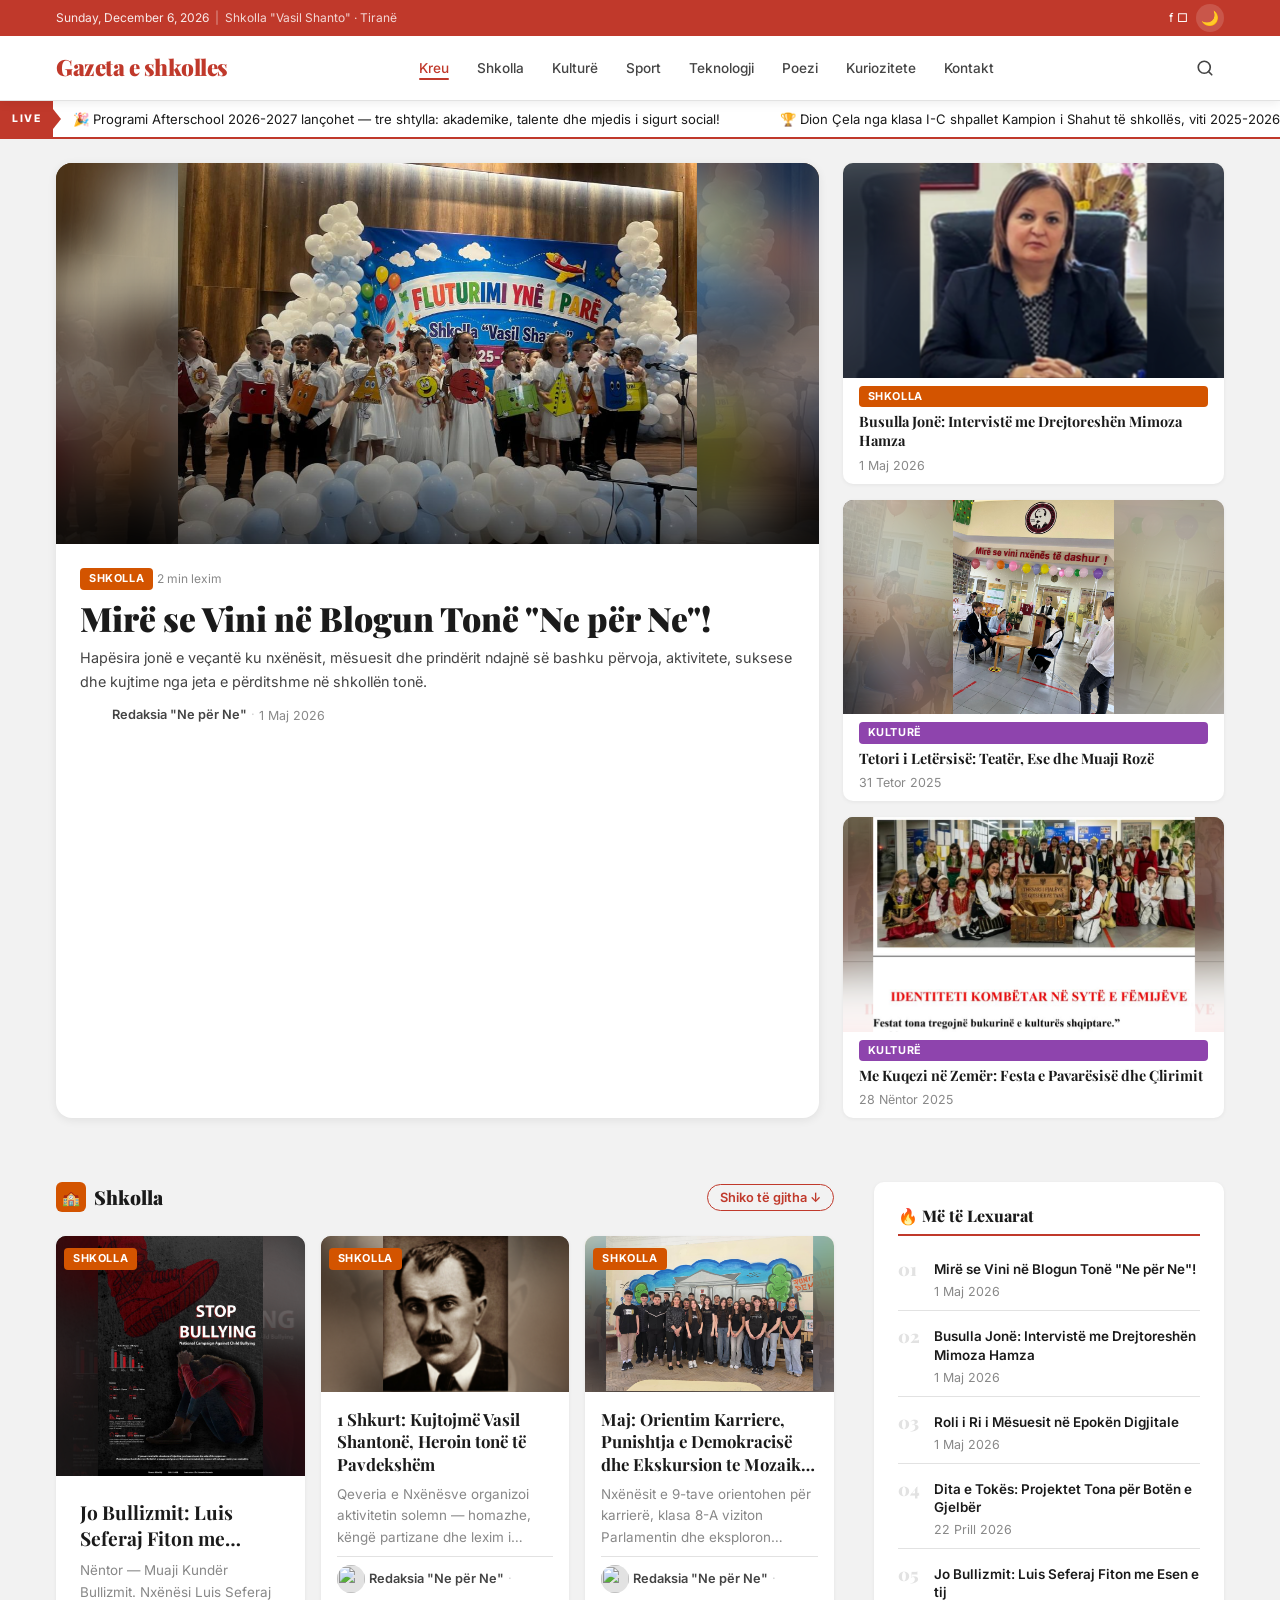
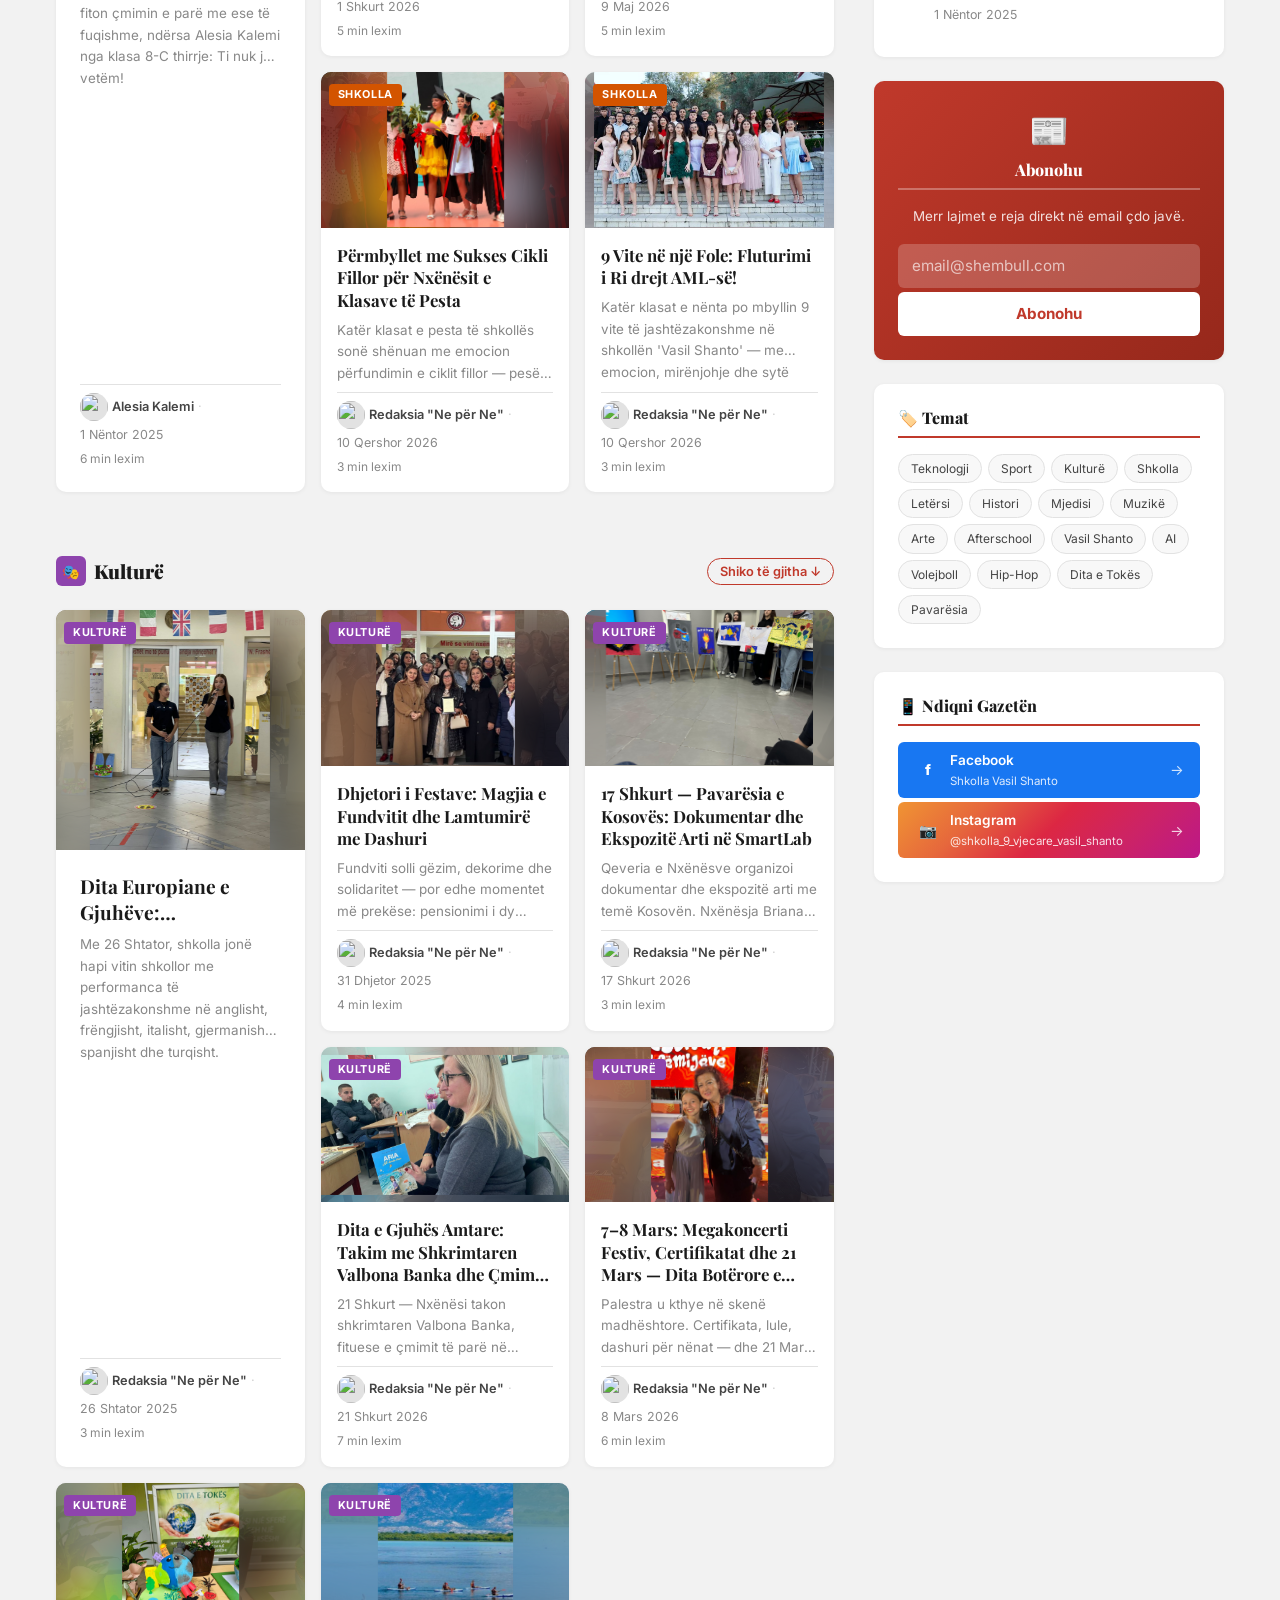
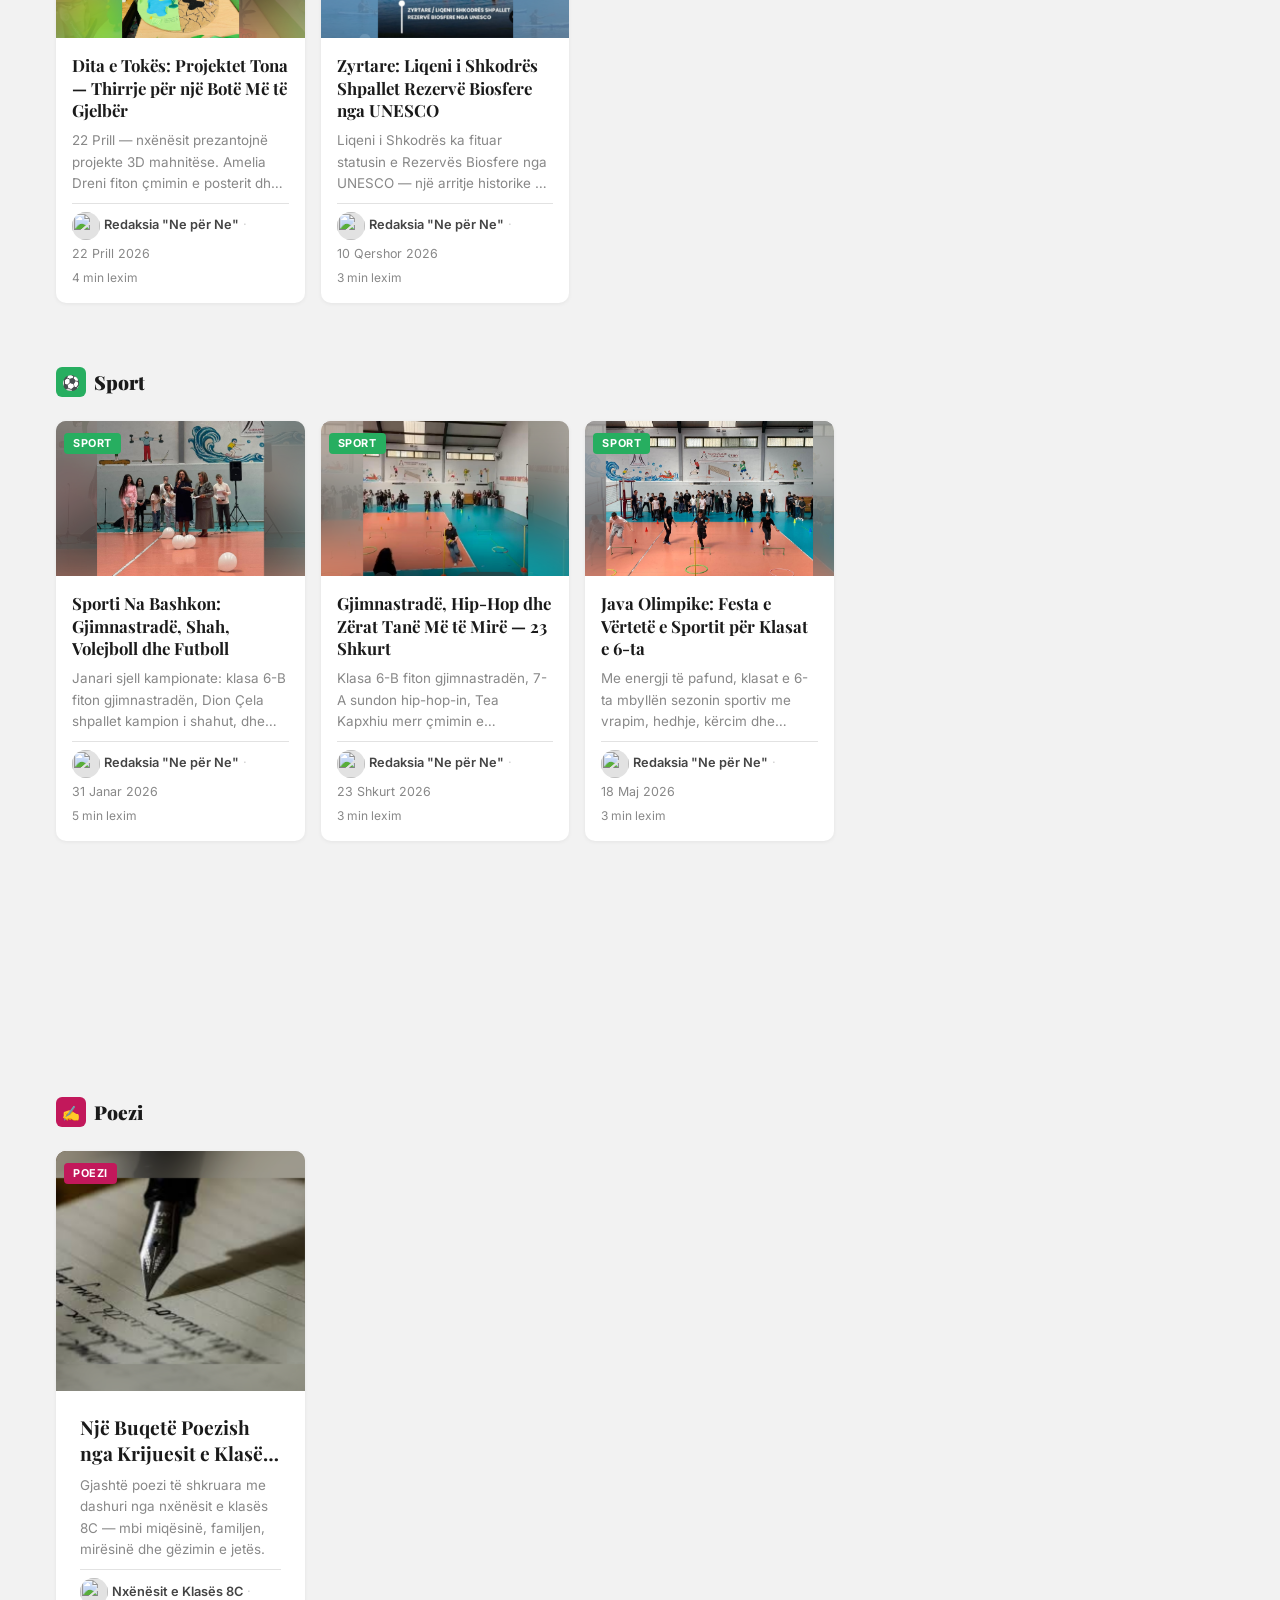
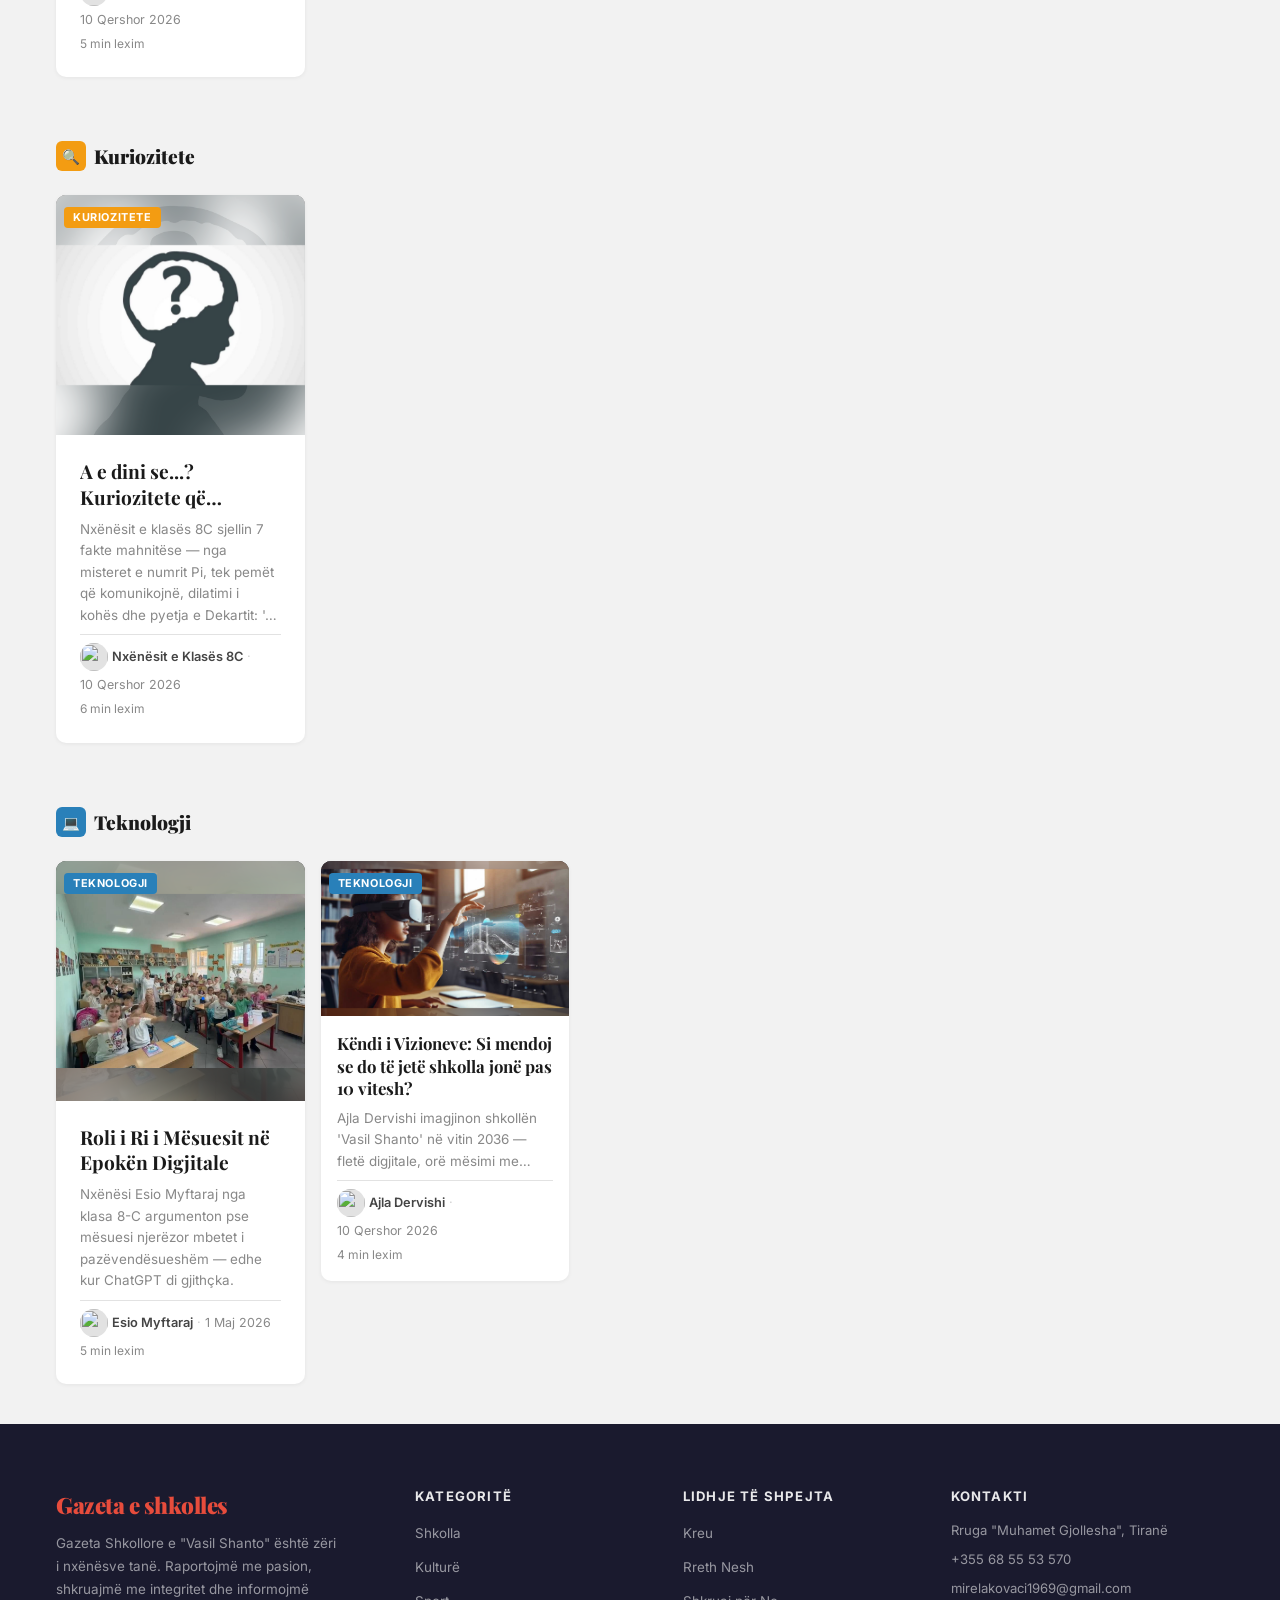
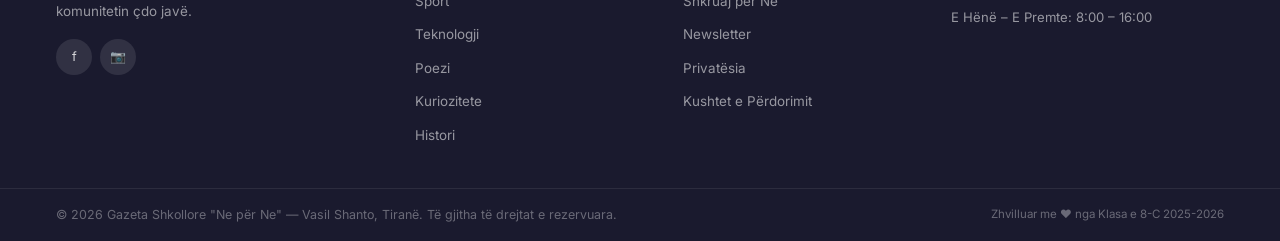
==== commit deadcb36: "final content, without ads" ====
--- a/index.html
+++ b/index.html
@@ -60,6 +60,8 @@
           <li><a href="#kulture"    class="nav-link" data-section="kulture">Kulturë</a></li>
           <li><a href="#sport"      class="nav-link" data-section="sport">Sport</a></li>
           <li><a href="#teknologji" class="nav-link" data-section="teknologji">Teknologji</a></li>
+          <li><a href="#poezi"        class="nav-link" data-section="poezi">Poezi</a></li>
+          <li><a href="#kuriozitete" class="nav-link" data-section="kuriozitete">Kuriozitete</a></li>
           <li><a href="#kontakt"    class="nav-link">Kontakt</a></li>
         </ul>
 
@@ -110,7 +112,8 @@
       <li><a href="#kulture">Kulturë</a></li>
       <li><a href="#sport">Sport</a></li>
       <li><a href="#teknologji">Teknologji</a></li>
-      <li><a href="#newsletter">Newsletter</a></li>
+      <li><a href="#poezi">Poezi</a></li>
+      <li><a href="#kuriozitete">Kuriozitete</a></li>
       <li><a href="#kontakt">Kontakt</a></li>
     </ul>
     <div class="drawer-footer">
@@ -280,6 +283,30 @@
             <span class="promo-text">📣 Programi Afterschool 2026-2027 po lançohet — regjistrohu dhe zbulo modulet e reja të kodimit, artit dhe sportit!</span>
             <a href="#newsletter" class="promo-cta">Mëso më shumë →</a>
           </div>
+
+          <!-- ——— POEZI ——— -->
+          <section class="cat-section" id="poezi" data-category="poezi" data-layout="featured">
+            <div class="section-head">
+              <h2 class="section-title">
+                <span class="accent-pill" style="background:var(--poetry-color)">✍️</span>
+                Poezi
+              </h2>
+              <button type="button" class="view-all-link view-all-btn">Shiko të gjitha ↓</button>
+            </div>
+            <div class="cat-articles cards-grid cards-featured-first"></div>
+          </section>
+
+          <!-- ——— KURIOZITETE ——— -->
+          <section class="cat-section" id="kuriozitete" data-category="kuriozitete" data-layout="featured">
+            <div class="section-head">
+              <h2 class="section-title">
+                <span class="accent-pill" style="background:var(--curiosity-color)">🔍</span>
+                Kuriozitete
+              </h2>
+              <button type="button" class="view-all-link view-all-btn">Shiko të gjitha ↓</button>
+            </div>
+            <div class="cat-articles cards-grid cards-featured-first"></div>
+          </section>
 
           <!-- ——— TEKNOLOGJI ——— -->
           <section class="cat-section" id="teknologji" data-category="teknologji" data-layout="featured">
@@ -442,7 +469,8 @@
               <li><a href="#kulture">Kulturë</a></li>
               <li><a href="#sport">Sport</a></li>
               <li><a href="#teknologji">Teknologji</a></li>
-              <li><a href="#">Letërsi</a></li>
+              <li><a href="#poezi">Poezi</a></li>
+              <li><a href="#kuriozitete">Kuriozitete</a></li>
               <li><a href="#">Histori</a></li>
             </ul>
           </div>
--- a/style.css
+++ b/style.css
@@ -20,6 +20,8 @@
   --science-color:   #d35400;
   --society-color:   #16a085;
   --literature-color:#c0392b;
+  --poetry-color:    #c2185b;
+  --curiosity-color: #f39c12;
 
   /* Light theme surfaces */
   --bg:          #f2f2f2;
@@ -203,6 +205,8 @@
 .badge-science    { background: var(--science-color); }
 .badge-society    { background: var(--society-color); }
 .badge-literature { background: var(--literature-color); }
+.badge-poetry     { background: var(--poetry-color); }
+.badge-curiosity  { background: var(--curiosity-color); }
 
 /* ——————————————————————————————————————
    5. ARTICLE META
@@ -2382,6 +2386,76 @@
   .related-grid { grid-template-columns: repeat(3, 1fr); }
 }
 
+/* ═══════════════════════════════════════════════════════════
+   BLUR-BACKDROP IMAGE DISPLAY
+   Full image visible (contain) + same image blurred as fill.
+   Consistent across all pages, all breakpoints.
+═══════════════════════════════════════════════════════════ */
+
+/* 1 — Wrappers: must be position:relative so ::before stays inside */
+.hero-img-wrap,
+.side-img-wrap,
+.card-img-wrap,
+.list-img-wrap,
+.article-hero-img-wrap,
+.prose-img-wrap,
+.related-img-wrap {
+  position: relative;          /* contains the absolute ::before */
+  overflow: hidden;            /* clips blur at wrapper edge */
+  background-color: #0d0d0d;  /* fallback until image loads */
+  background-size: cover;
+  background-position: center;
+}
+
+/* 2 — Blurred backdrop via ::before */
+.hero-img-wrap::before,
+.side-img-wrap::before,
+.card-img-wrap::before,
+.list-img-wrap::before,
+.article-hero-img-wrap::before,
+.prose-img-wrap::before,
+.related-img-wrap::before {
+  content: '';
+  position: absolute;
+  inset: -20%;             /* extend past edges — blur hides the seam */
+  background-image: inherit;
+  background-size:  cover;
+  background-position: center;
+  filter:  blur(24px);
+  transform: scale(1.1);
+  opacity: 0.9;
+  z-index: 0;
+}
+
+/* 3 — Actual image: full, no crop, centred on top */
+.hero-img,
+.side-img-wrap > img,
+.card-img,
+.list-img-wrap > img,
+.article-hero-img,
+.prose-img-wrap > img,
+.related-img {
+  position: relative;
+  z-index:  1;
+  object-fit:      contain !important;
+  object-position: center  !important;
+  filter: none !important;   /* lift any tint / saturate applied in cover mode */
+}
+
+/* 4 — Overlays and badges must sit above image (z-index > 1) */
+.hero-img-overlay,
+.article-hero-overlay,
+.card-badge-overlay { z-index: 2; }
+
+/* 5 — Hover: subtle brightness lift instead of zoom-crop */
+.hero-main:hover .hero-img,
+.news-card:hover  .card-img,
+.related-card:hover .related-img {
+  transform: none !important;
+  filter: brightness(1.06) !important;
+  transition: filter 0.35s ease;
+}
+
 /* ── Print: hide article sidebar + related ── */
 @media print {
   .article-sidebar,
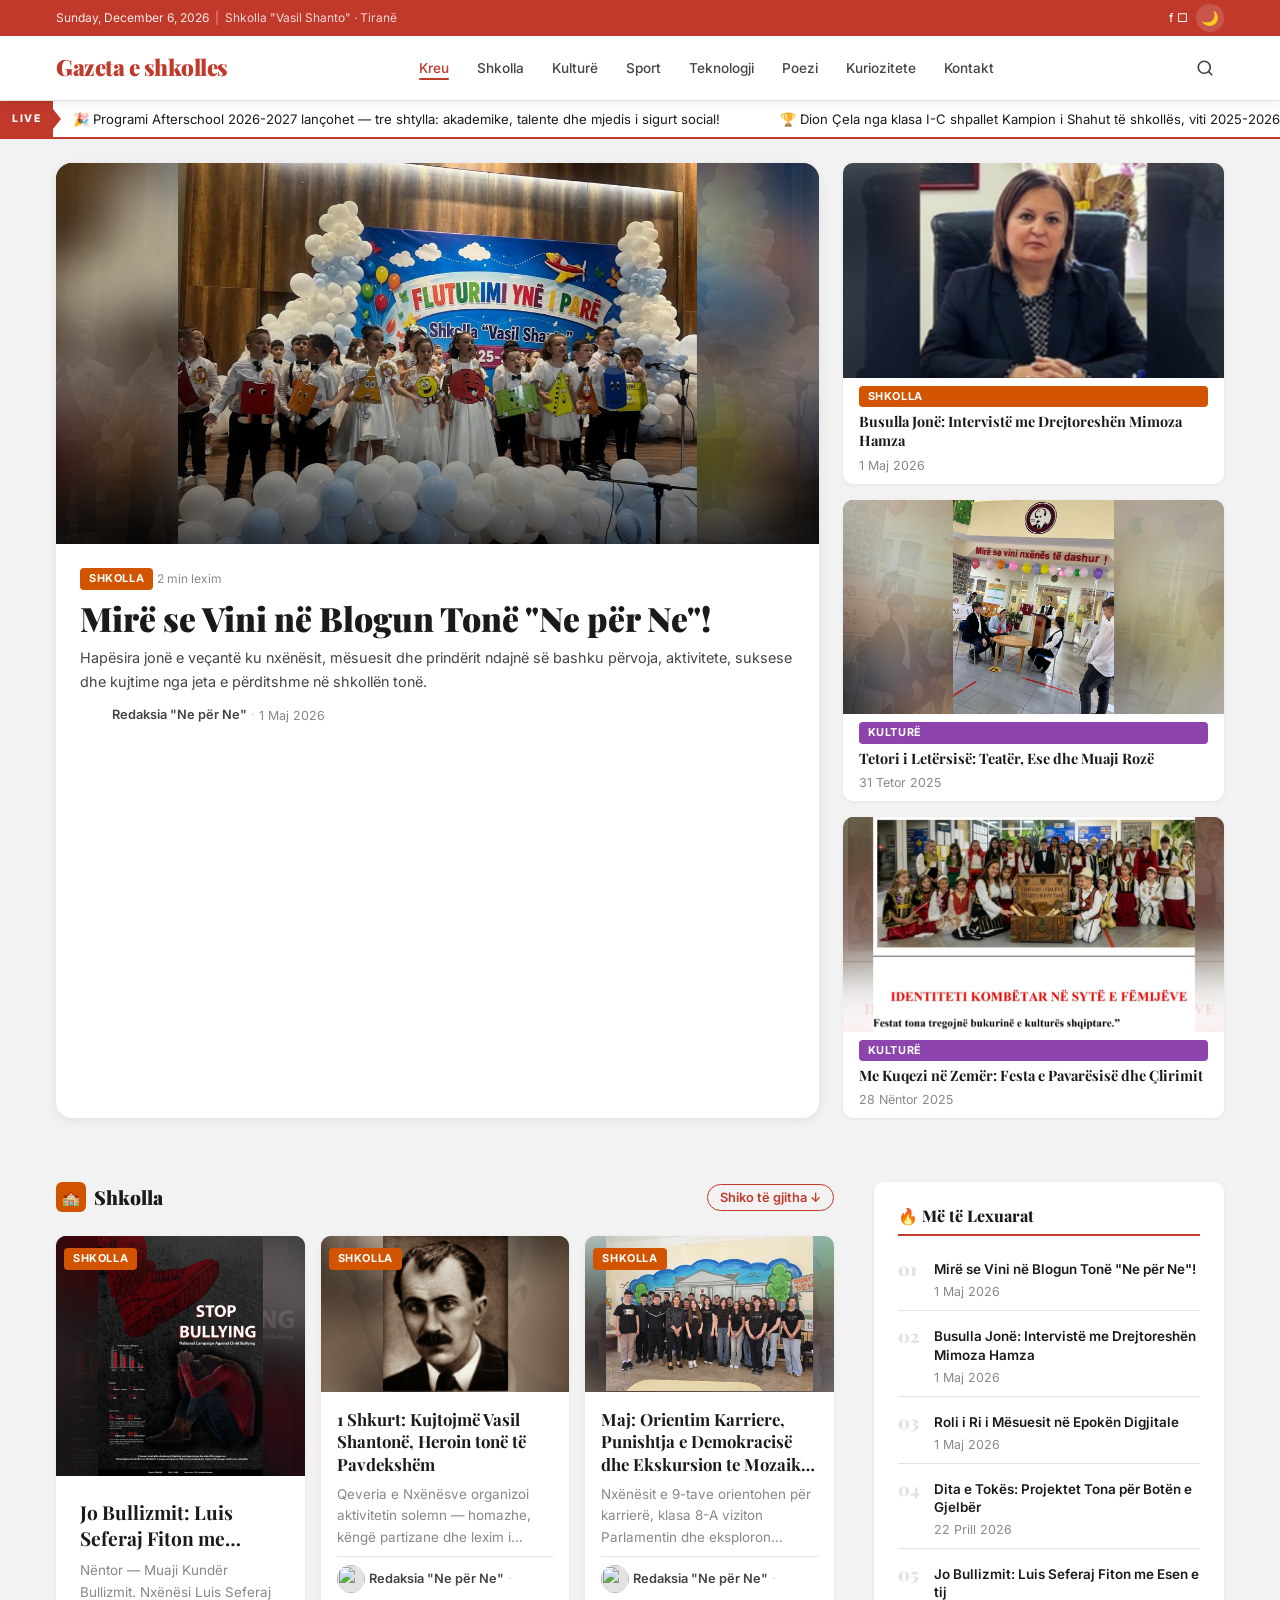
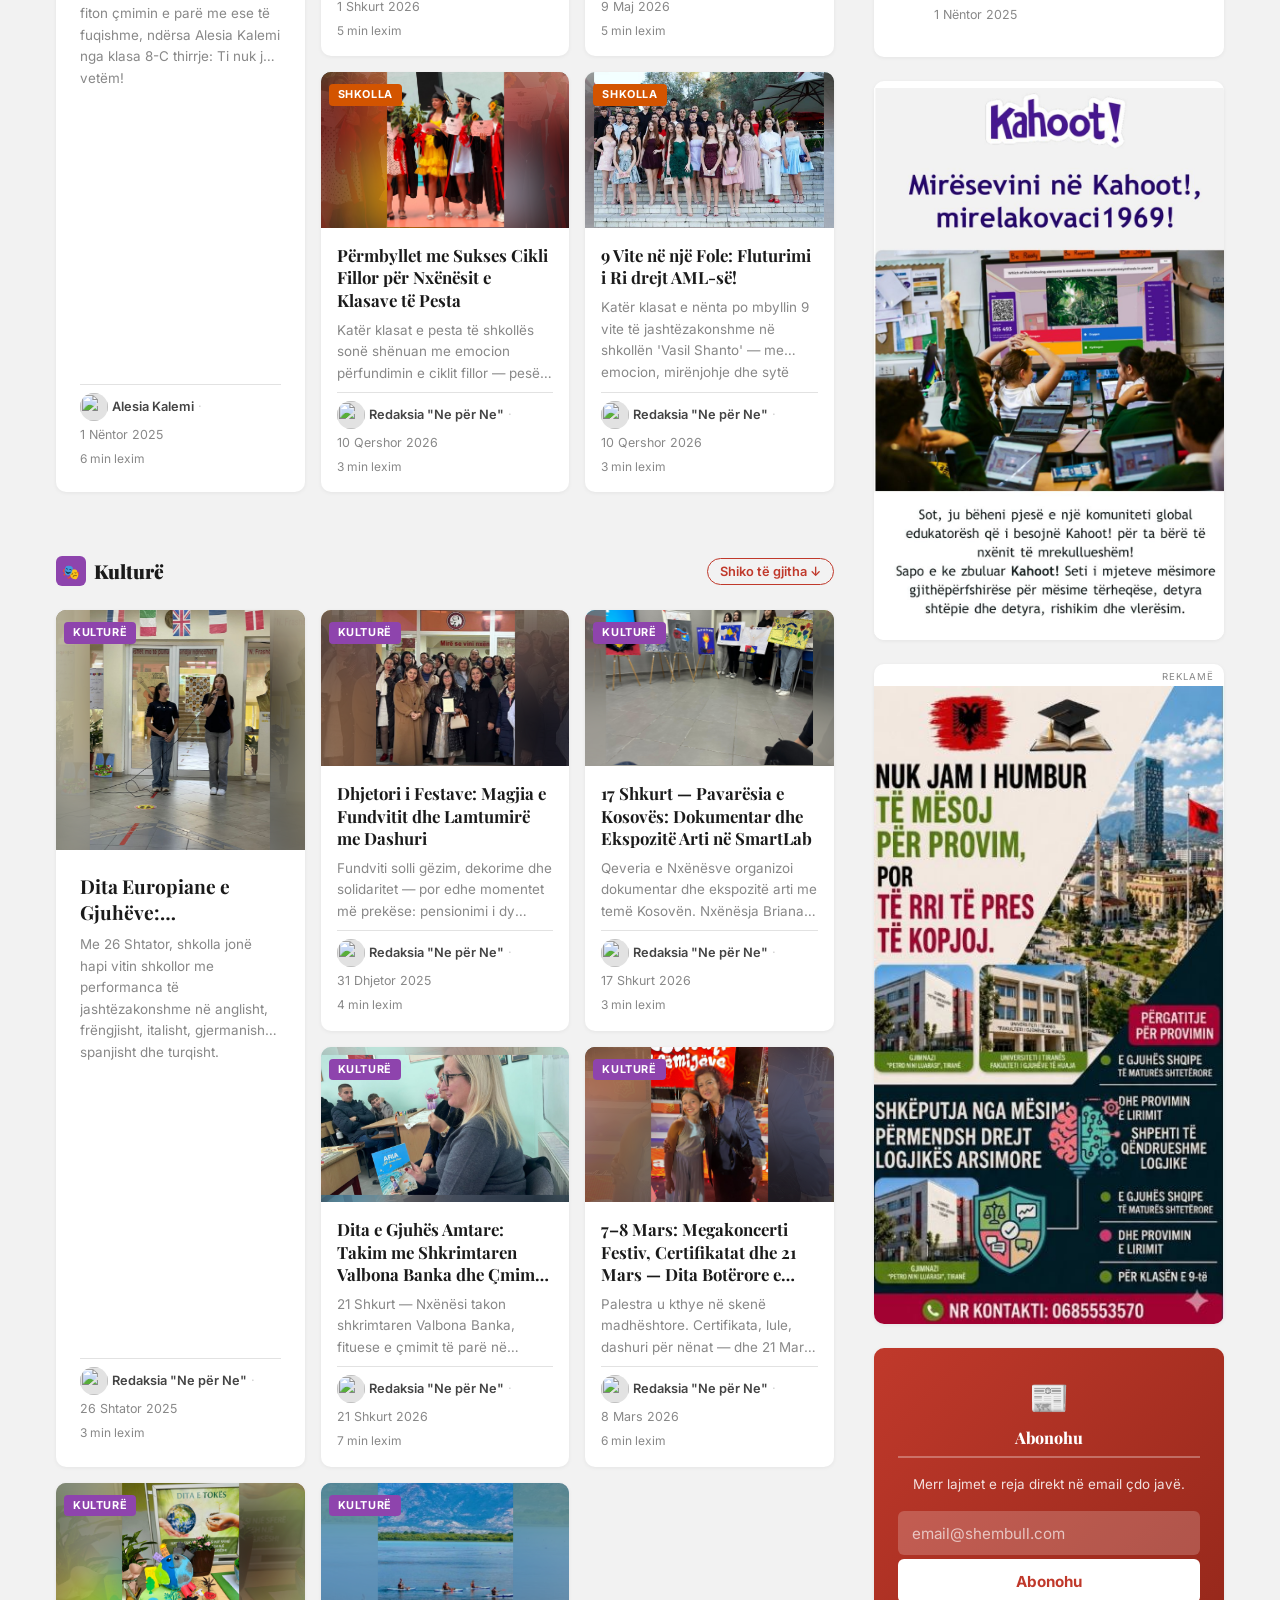
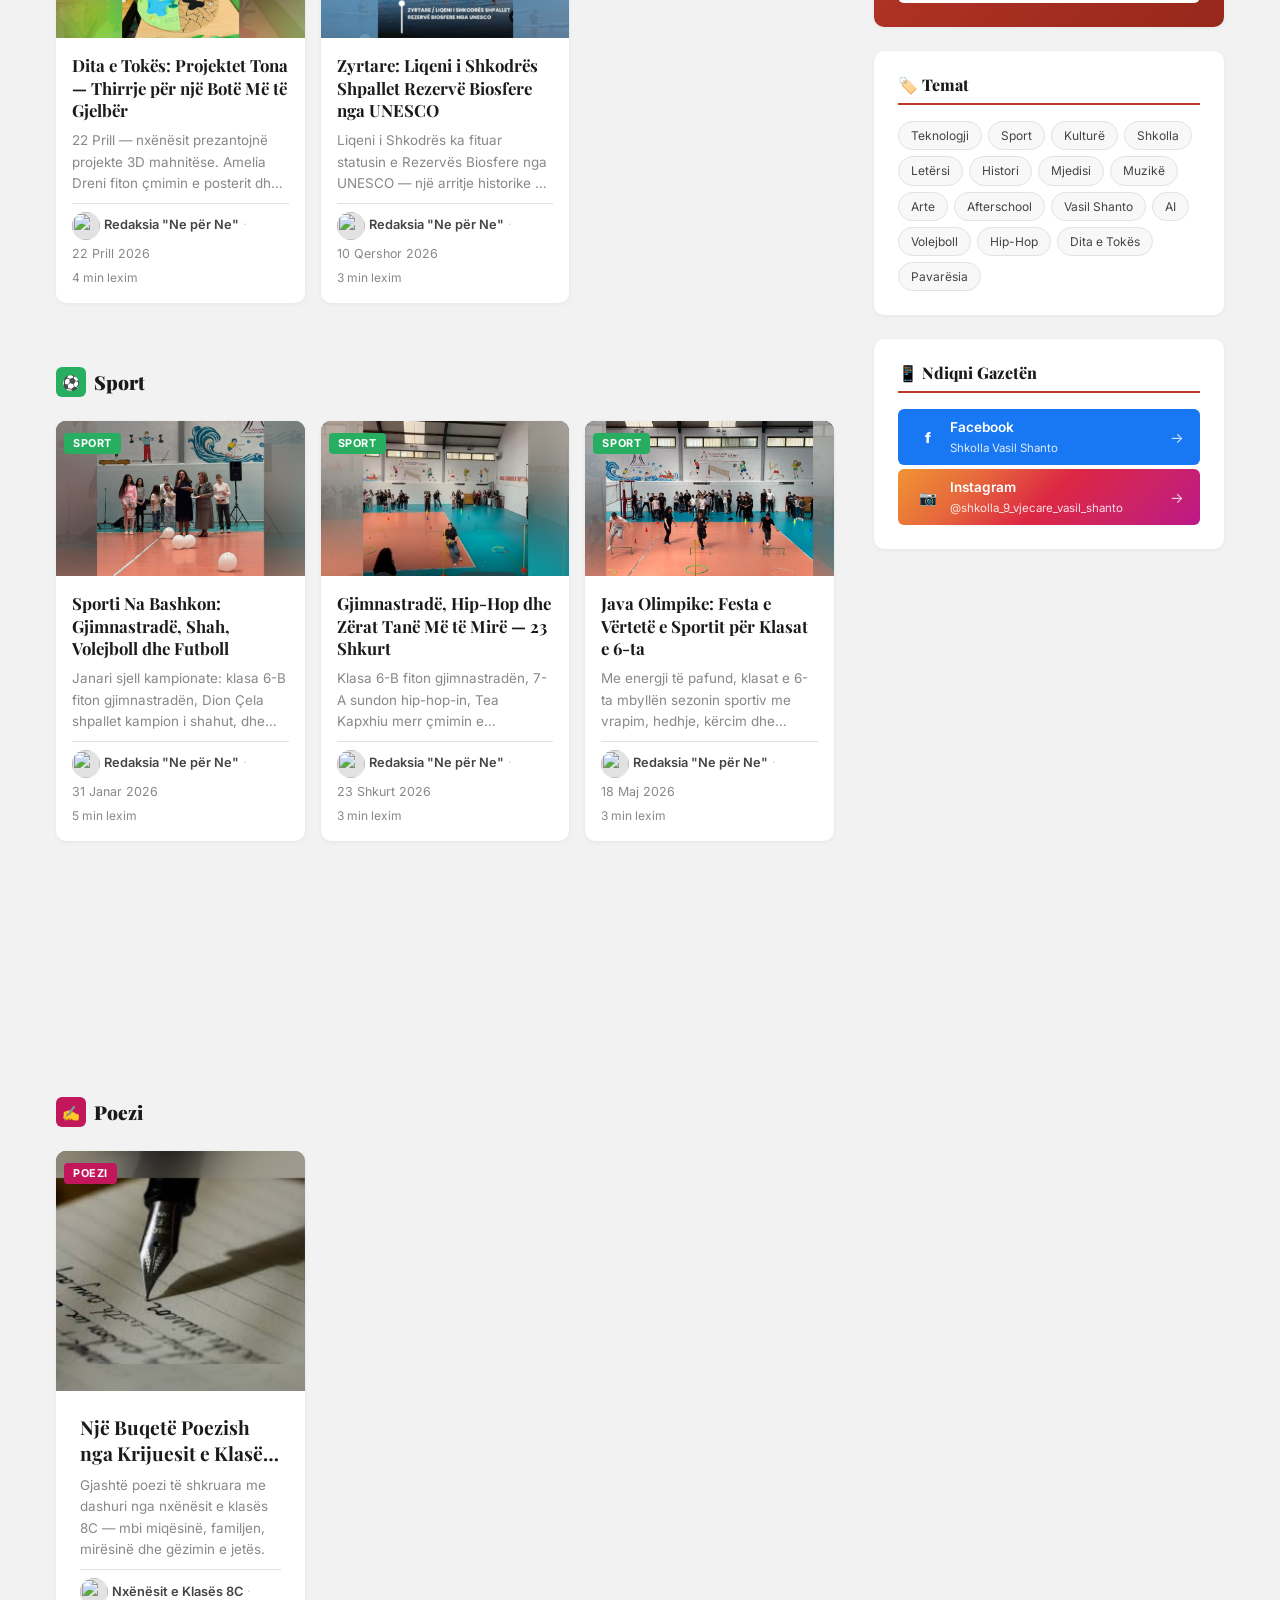
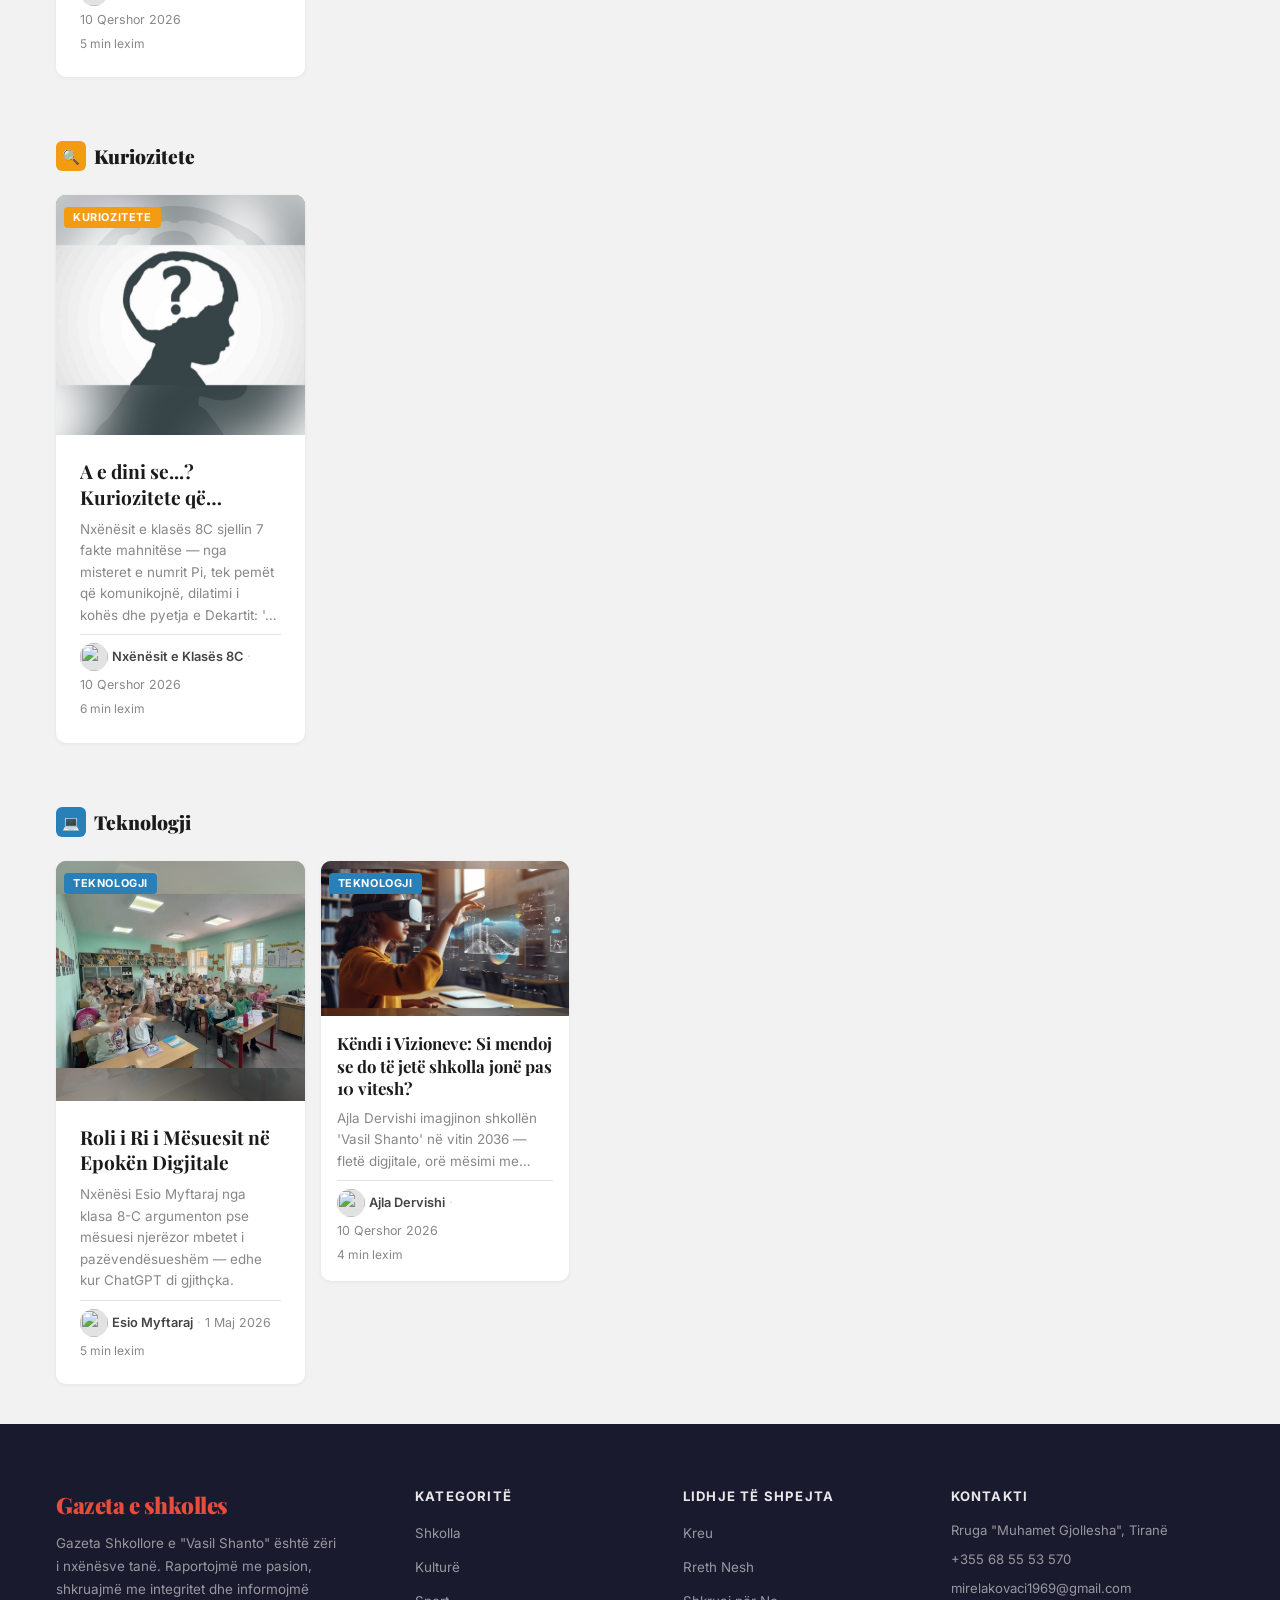
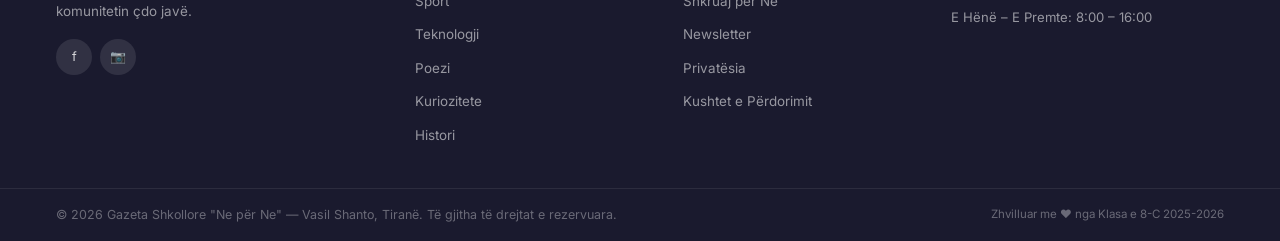
==== commit f9c255c7: "add ads" ====
--- a/index.html
+++ b/index.html
@@ -375,6 +375,22 @@
                 </div>
               </li>
             </ol>
+          </div>
+
+          <!-- Ad: Kahoot -->
+          <div class="widget widget-ad">
+            <p class="ad-label"></p>
+            <a href="#" target="_blank" rel="noopener sponsored">
+              <img src="assets/gazeta/r2.jpeg" alt="Kahoot! — Platforma mësimore ndërvepruese" loading="lazy">
+            </a>
+          </div>
+
+          <!-- Ad: Tutoring -->
+          <div class="widget widget-ad">
+            <p class="ad-label">Reklamë</p>
+            <a href="#" target="_blank" rel="noopener sponsored">
+              <img src="assets/gazeta/r1.jpeg" alt="Përgatitje për Provimin e Lirimit — Gjimnazi Petro Nini Luarasi" loading="lazy">
+            </a>
           </div>
 
           <!-- Mini newsletter -->
--- a/style.css
+++ b/style.css
@@ -1196,6 +1196,32 @@
 }
 .pop-body h4 a:hover { color: var(--primary); }
 .pop-body .article-meta { gap: var(--space-xs); font-size: 0.74rem; }
+
+/* Ad widgets */
+.widget-ad,
+.asb-ad {
+  padding: 0;
+  overflow: hidden;
+}
+.widget-ad .ad-label,
+.asb-ad .ad-label {
+  font-size: 0.6rem;
+  text-transform: uppercase;
+  letter-spacing: 0.1em;
+  color: var(--text-muted);
+  text-align: right;
+  padding: 5px 10px 2px;
+  margin: 0;
+}
+.widget-ad img,
+.asb-ad img {
+  display: block;
+  width: 100%;
+  height: auto;
+  transition: opacity 0.18s;
+}
+.widget-ad a:hover img,
+.asb-ad a:hover img { opacity: 0.88; }
 
 /* Mini newsletter widget */
 .widget-accent {
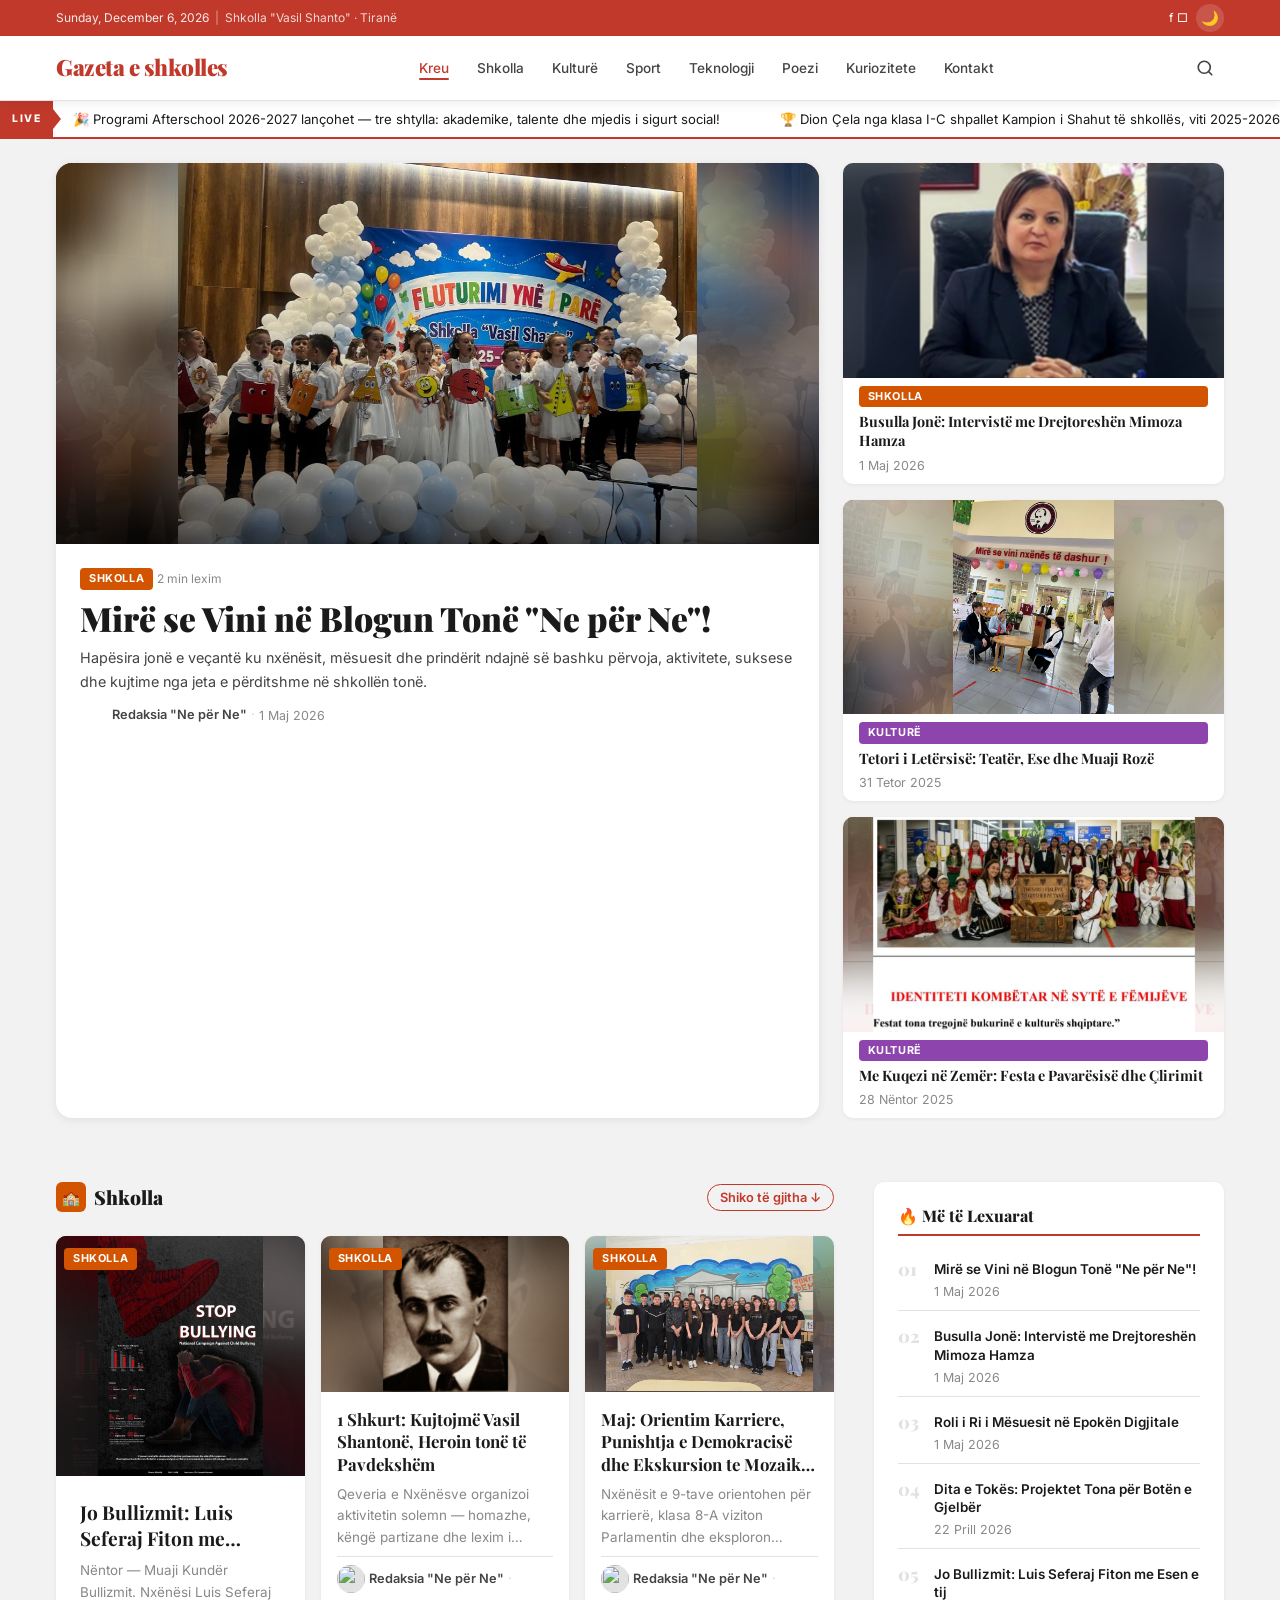
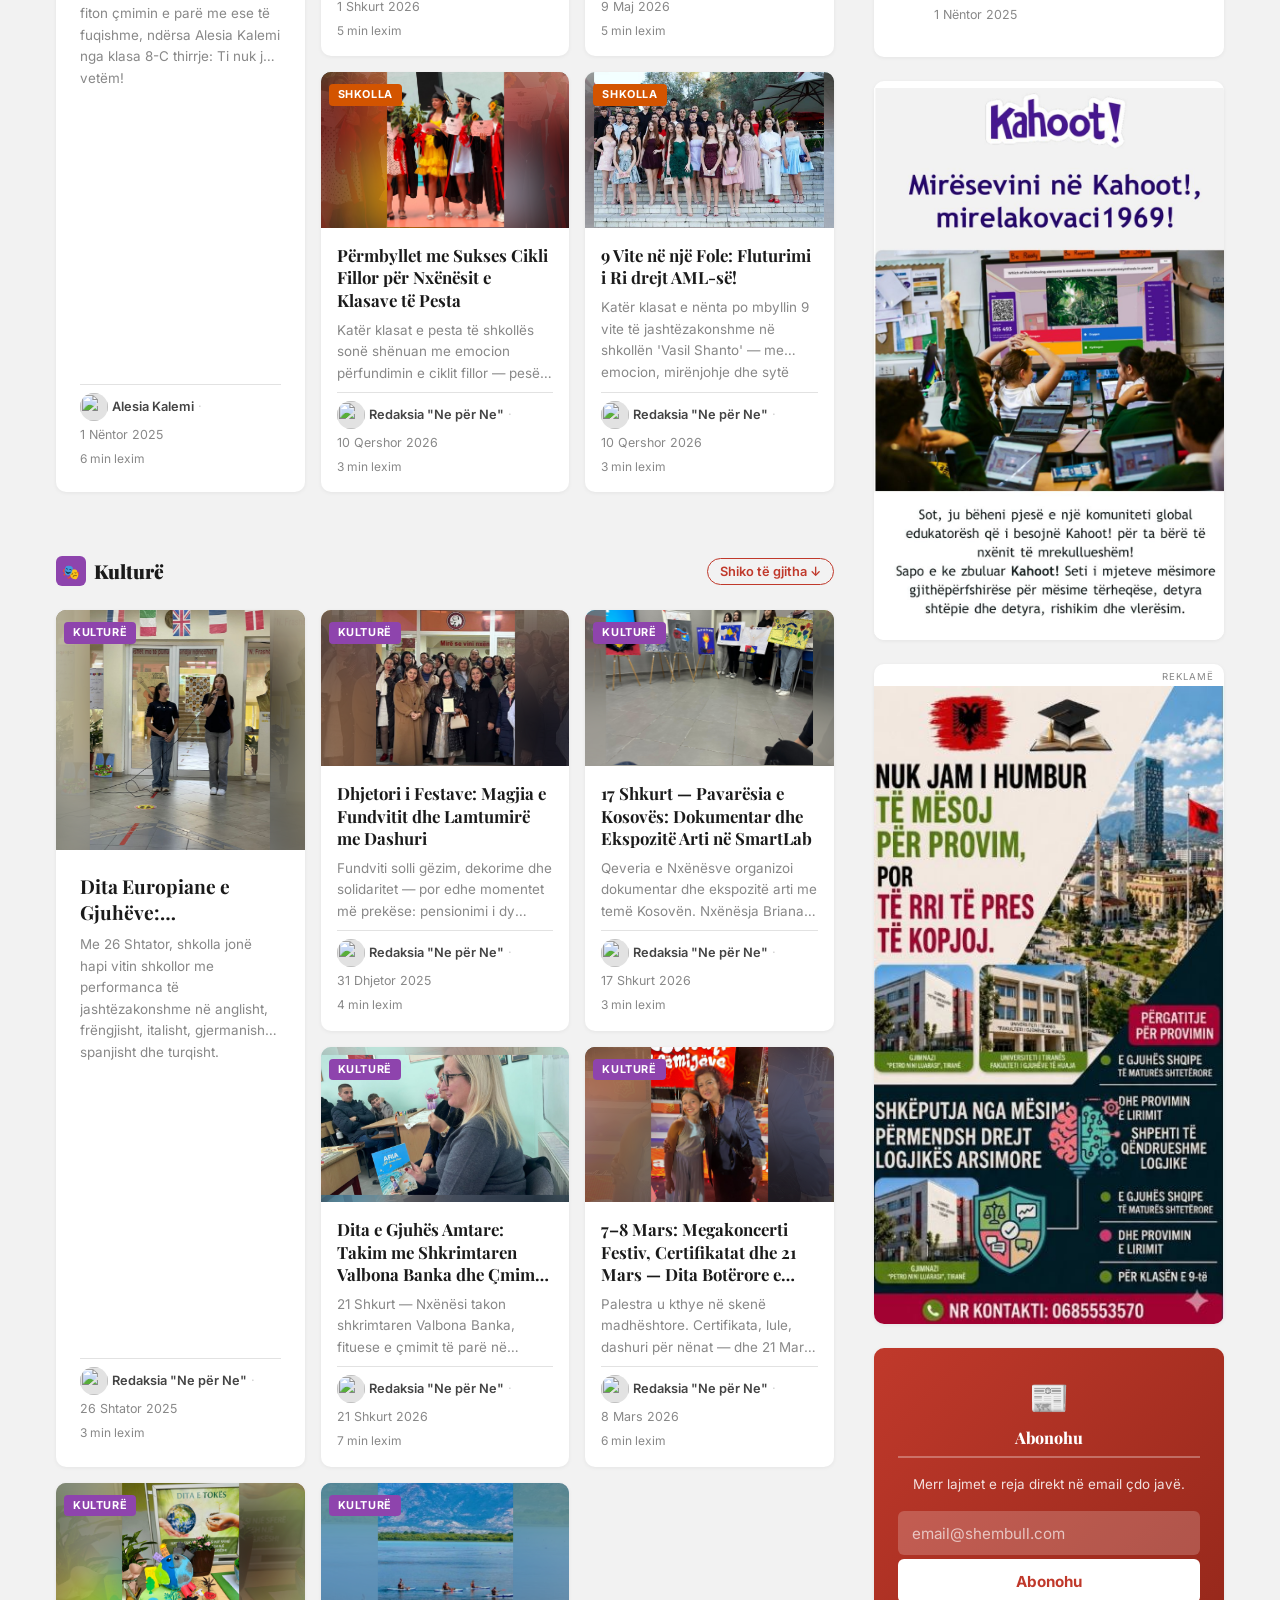
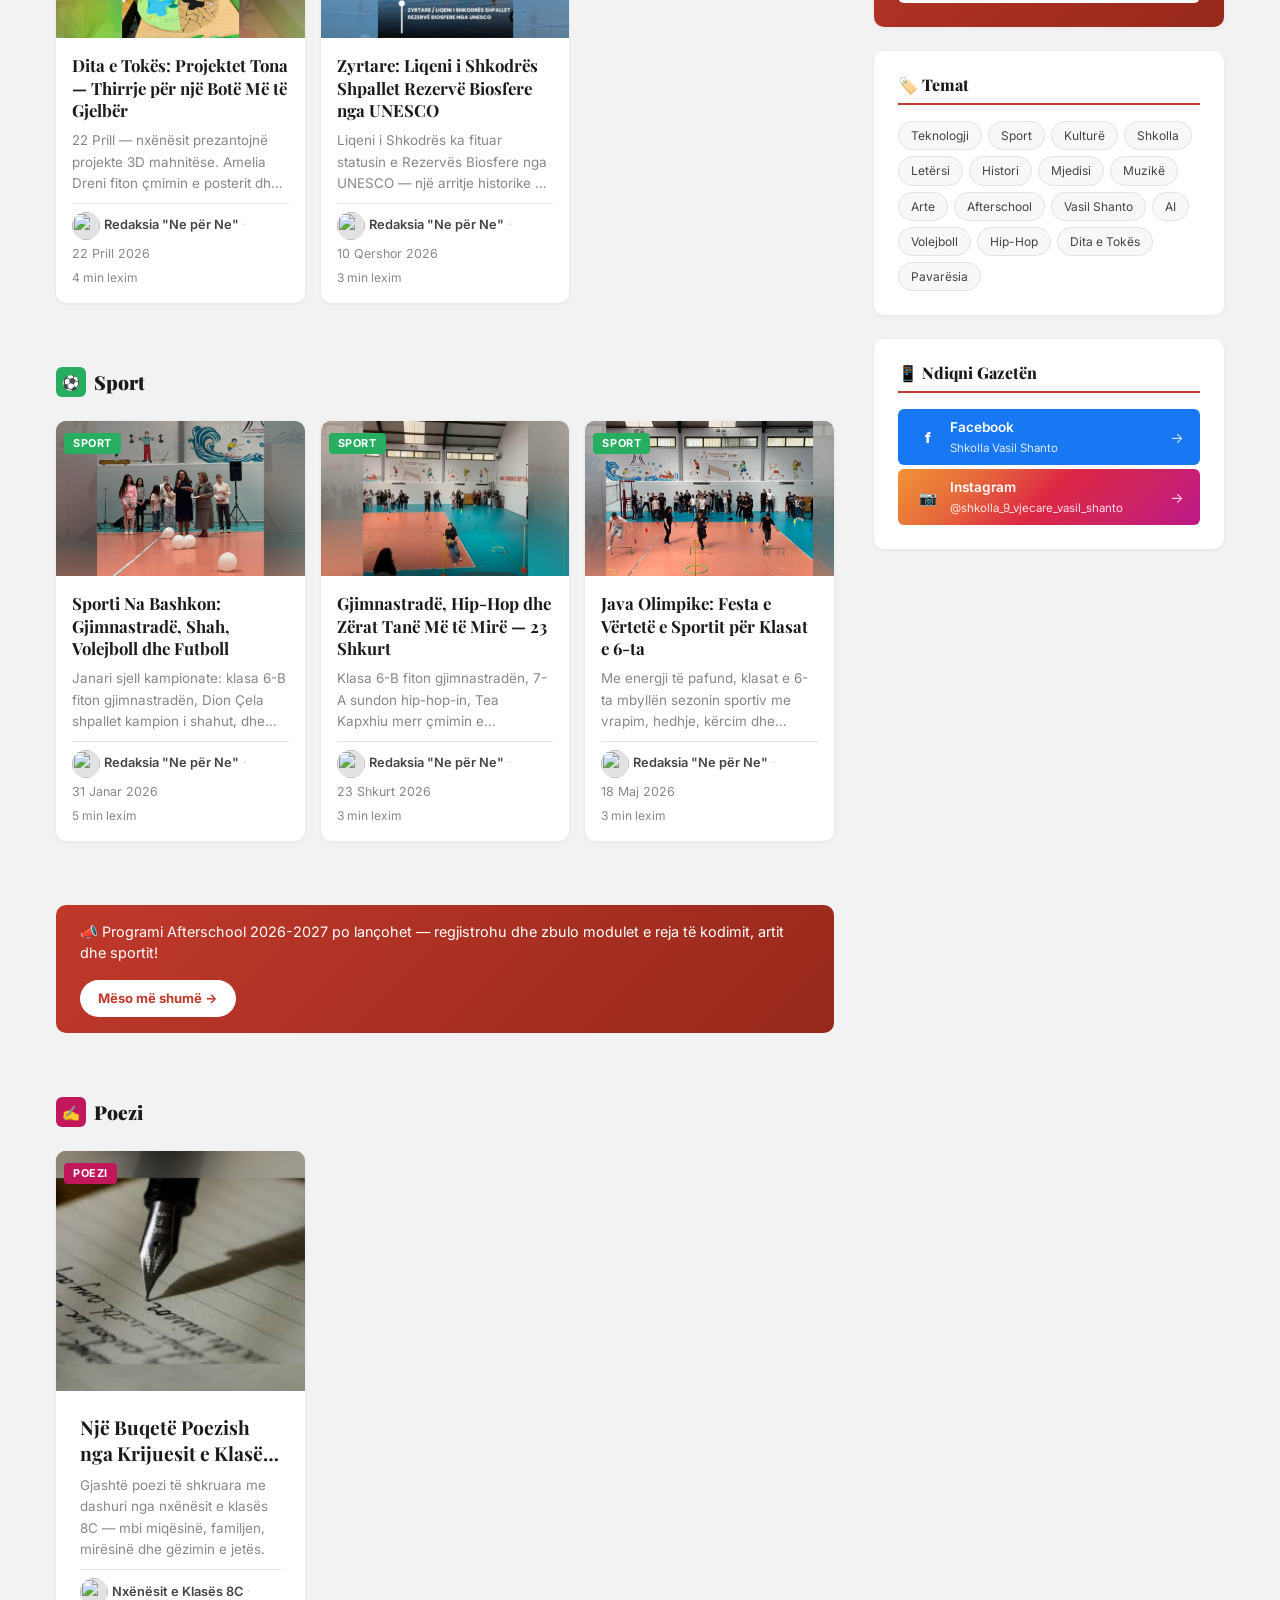
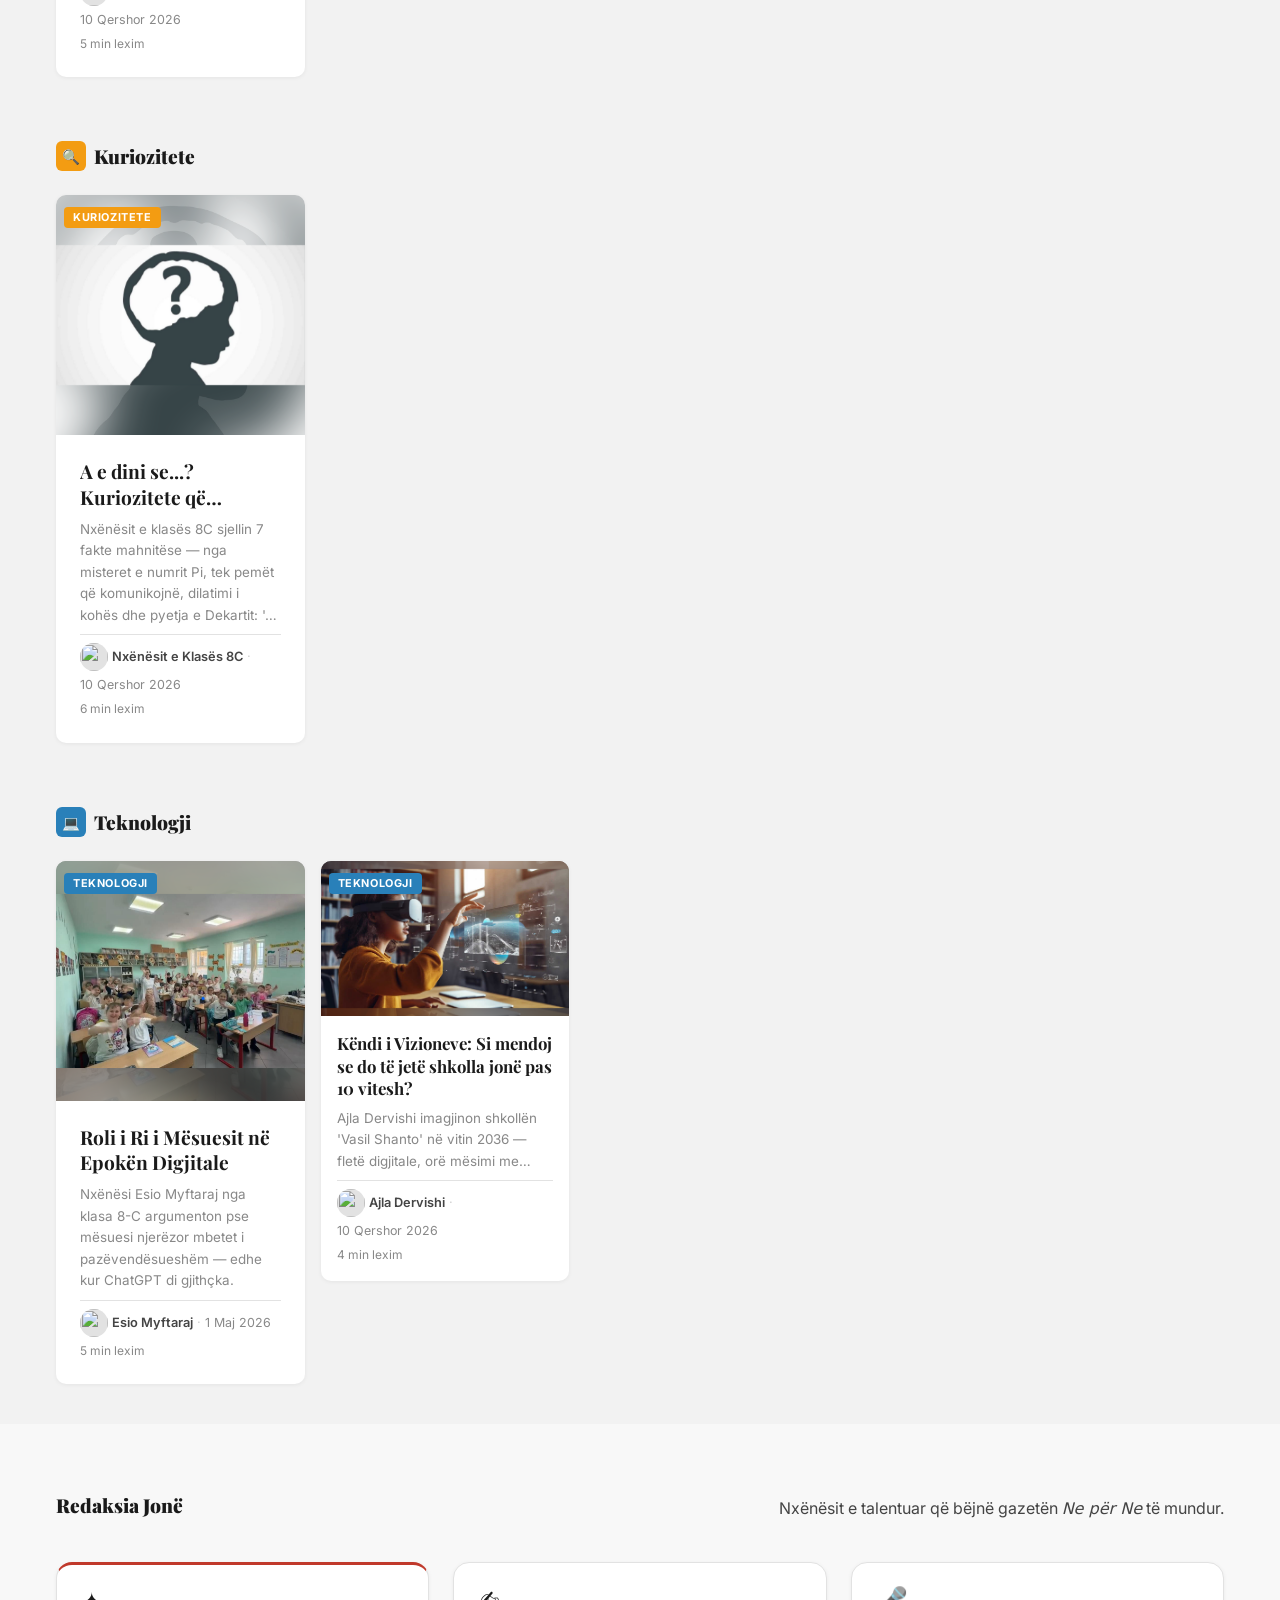
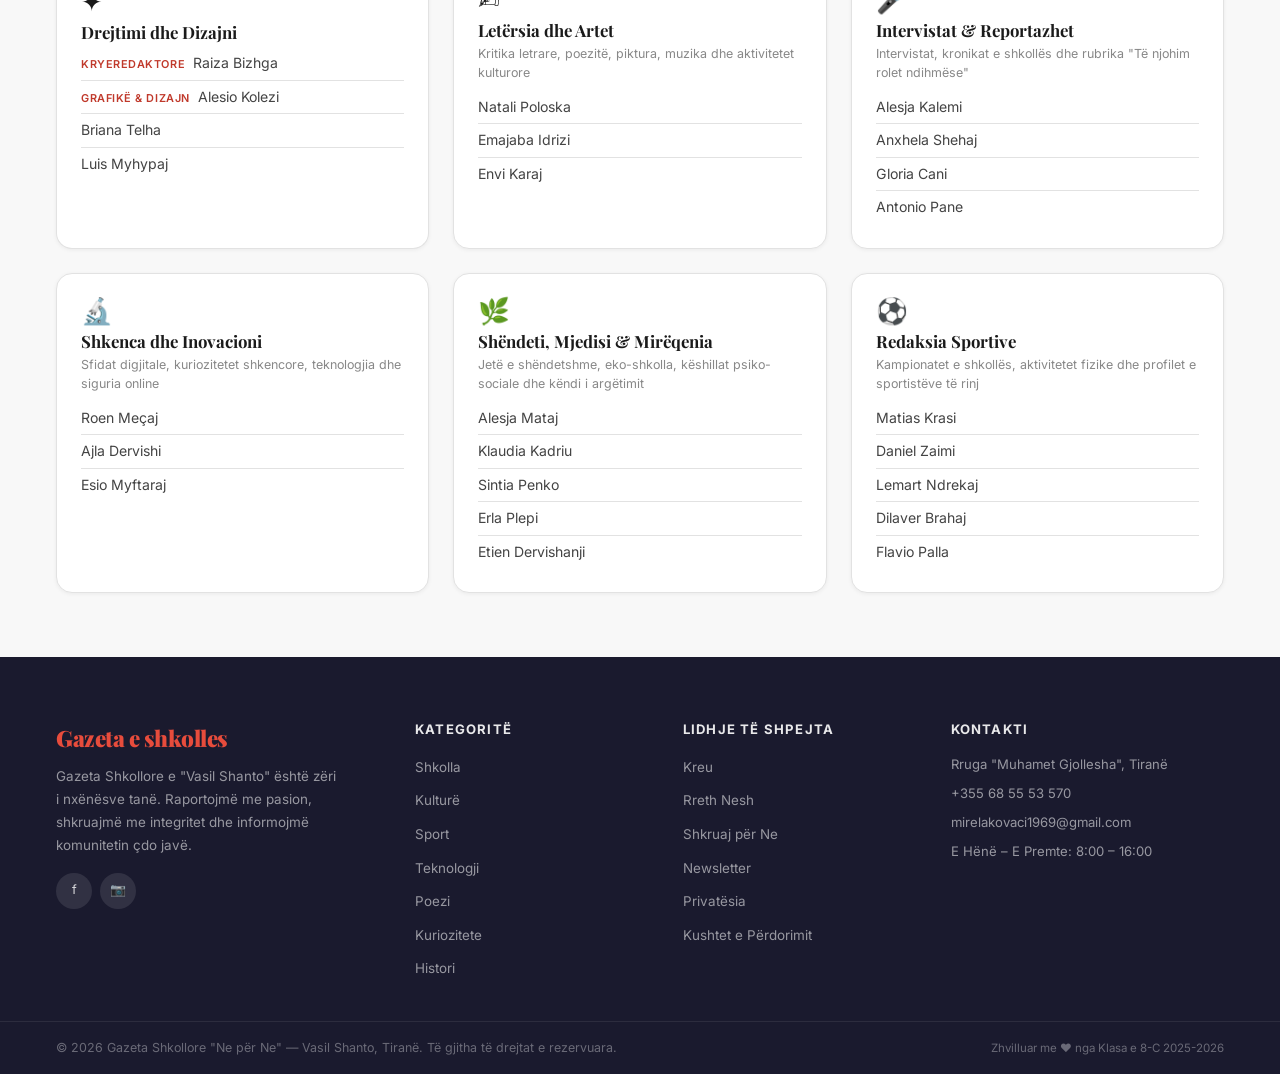
==== commit f9296fea: "shto redaksin" ====
--- a/index.html
+++ b/index.html
@@ -458,6 +458,93 @@
 
 
   <!-- ============================================================
+       REDAKSIA
+  ============================================================ -->
+  <section id="redaksia" class="redaksia-section">
+    <div class="container">
+      <div class="section-head">
+        <h2 class="section-title">Redaksia Jonë</h2>
+        <p class="redaksia-intro">Nxënësit e talentuar që bëjnë gazetën <em>Ne për Ne</em> të mundur.</p>
+      </div>
+
+      <div class="redaksia-grid">
+
+        <div class="redaksia-card redaksia-card--lead">
+          <div class="redaksia-dept-icon">✦</div>
+          <h3 class="redaksia-dept-name">Drejtimi dhe Dizajni</h3>
+          <ul class="redaksia-names">
+            <li><span class="redaksia-role">Kryeredaktore</span> Raiza Bizhga</li>
+            <li><span class="redaksia-role">Grafikë &amp; Dizajn</span> Alesio Kolezi</li>
+            <li>Briana Telha</li>
+            <li>Luis Myhypaj</li>
+          </ul>
+        </div>
+
+        <div class="redaksia-card">
+          <div class="redaksia-dept-icon">✍️</div>
+          <h3 class="redaksia-dept-name">Letërsia dhe Artet</h3>
+          <p class="redaksia-dept-desc">Kritika letrare, poezitë, piktura, muzika dhe aktivitetet kulturore</p>
+          <ul class="redaksia-names">
+            <li>Natali Poloska</li>
+            <li>Emajaba Idrizi</li>
+            <li>Envi Karaj</li>
+          </ul>
+        </div>
+
+        <div class="redaksia-card">
+          <div class="redaksia-dept-icon">🎤</div>
+          <h3 class="redaksia-dept-name">Intervistat &amp; Reportazhet</h3>
+          <p class="redaksia-dept-desc">Intervistat, kronikat e shkollës dhe rubrika "Të njohim rolet ndihmëse"</p>
+          <ul class="redaksia-names">
+            <li>Alesja Kalemi</li>
+            <li>Anxhela Shehaj</li>
+            <li>Gloria Cani</li>
+            <li>Antonio Pane</li>
+          </ul>
+        </div>
+
+        <div class="redaksia-card">
+          <div class="redaksia-dept-icon">🔬</div>
+          <h3 class="redaksia-dept-name">Shkenca dhe Inovacioni</h3>
+          <p class="redaksia-dept-desc">Sfidat digjitale, kuriozitetet shkencore, teknologjia dhe siguria online</p>
+          <ul class="redaksia-names">
+            <li>Roen Meçaj</li>
+            <li>Ajla Dervishi</li>
+            <li>Esio Myftaraj</li>
+          </ul>
+        </div>
+
+        <div class="redaksia-card">
+          <div class="redaksia-dept-icon">🌿</div>
+          <h3 class="redaksia-dept-name">Shëndeti, Mjedisi &amp; Mirëqenia</h3>
+          <p class="redaksia-dept-desc">Jetë e shëndetshme, eko-shkolla, këshillat psiko-sociale dhe këndi i argëtimit</p>
+          <ul class="redaksia-names">
+            <li>Alesja Mataj</li>
+            <li>Klaudia Kadriu</li>
+            <li>Sintia Penko</li>
+            <li>Erla Plepi</li>
+            <li>Etien Dervishanji</li>
+          </ul>
+        </div>
+
+        <div class="redaksia-card">
+          <div class="redaksia-dept-icon">⚽</div>
+          <h3 class="redaksia-dept-name">Redaksia Sportive</h3>
+          <p class="redaksia-dept-desc">Kampionatet e shkollës, aktivitetet fizike dhe profilet e sportistëve të rinj</p>
+          <ul class="redaksia-names">
+            <li>Matias Krasi</li>
+            <li>Daniel Zaimi</li>
+            <li>Lemart Ndrekaj</li>
+            <li>Dilaver Brahaj</li>
+            <li>Flavio Palla</li>
+          </ul>
+        </div>
+
+      </div><!-- /.redaksia-grid -->
+    </div>
+  </section>
+
+  <!-- ============================================================
        FOOTER
   ============================================================ -->
   <footer class="site-footer" id="kontakt">
@@ -496,7 +583,7 @@
             <h4 class="footer-heading">Lidhje të Shpejta</h4>
             <ul class="footer-links">
               <li><a href="#hero">Kreu</a></li>
-              <li><a href="#">Rreth Nesh</a></li>
+              <li><a href="#redaksia">Rreth Nesh</a></li>
               <li><a href="#">Shkruaj për Ne</a></li>
               <li><a href="#newsletter">Newsletter</a></li>
               <li><a href="#">Privatësia</a></li>
--- a/style.css
+++ b/style.css
@@ -1458,7 +1458,105 @@
 }
 
 /* ——————————————————————————————————————
-   20. FOOTER
+   20. REDAKSIA SECTION
+—————————————————————————————————————— */
+.redaksia-section {
+  padding: var(--space-xl) 0;
+  background: var(--surface-2);
+}
+
+.redaksia-intro {
+  color: var(--text-light);
+  font-size: 1rem;
+  margin-top: var(--space-sm);
+  max-width: 560px;
+}
+
+.redaksia-grid {
+  display: grid;
+  grid-template-columns: 1fr;
+  gap: var(--space-md);
+  margin-top: var(--space-lg);
+}
+
+@media (min-width: 600px) {
+  .redaksia-grid { grid-template-columns: repeat(2, 1fr); }
+}
+
+@media (min-width: 1024px) {
+  .redaksia-grid { grid-template-columns: repeat(3, 1fr); }
+}
+
+.redaksia-card {
+  background: var(--surface);
+  border: 1px solid var(--border);
+  border-radius: var(--r-lg);
+  padding: var(--space-md);
+  box-shadow: var(--shadow-xs);
+  transition: box-shadow var(--ease), transform var(--ease);
+}
+
+.redaksia-card:hover {
+  box-shadow: var(--shadow-md);
+  transform: translateY(-3px);
+}
+
+.redaksia-card--lead {
+  border-top: 3px solid var(--primary);
+}
+
+.redaksia-dept-icon {
+  font-size: 1.6rem;
+  margin-bottom: var(--space-sm);
+  line-height: 1;
+}
+
+.redaksia-dept-name {
+  font-family: var(--font-display);
+  font-size: 1.05rem;
+  color: var(--text);
+  margin: 0 0 var(--space-xs);
+}
+
+.redaksia-dept-desc {
+  font-size: 0.78rem;
+  color: var(--text-muted);
+  margin: 0 0 var(--space-sm);
+  line-height: 1.5;
+}
+
+.redaksia-names {
+  list-style: none;
+  padding: 0;
+  margin: 0;
+  display: flex;
+  flex-direction: column;
+  gap: 0;
+}
+
+.redaksia-names li {
+  font-size: 0.88rem;
+  color: var(--text-light);
+  padding: 5px 0;
+  border-bottom: 1px solid var(--border);
+}
+
+.redaksia-names li:last-child {
+  border-bottom: none;
+}
+
+.redaksia-role {
+  display: inline-block;
+  font-size: 0.68rem;
+  font-weight: 600;
+  text-transform: uppercase;
+  letter-spacing: 0.05em;
+  color: var(--primary);
+  margin-right: 4px;
+}
+
+/* ——————————————————————————————————————
+   21. FOOTER
 —————————————————————————————————————— */
 .site-footer {
   background: var(--secondary, #1a1a2e);
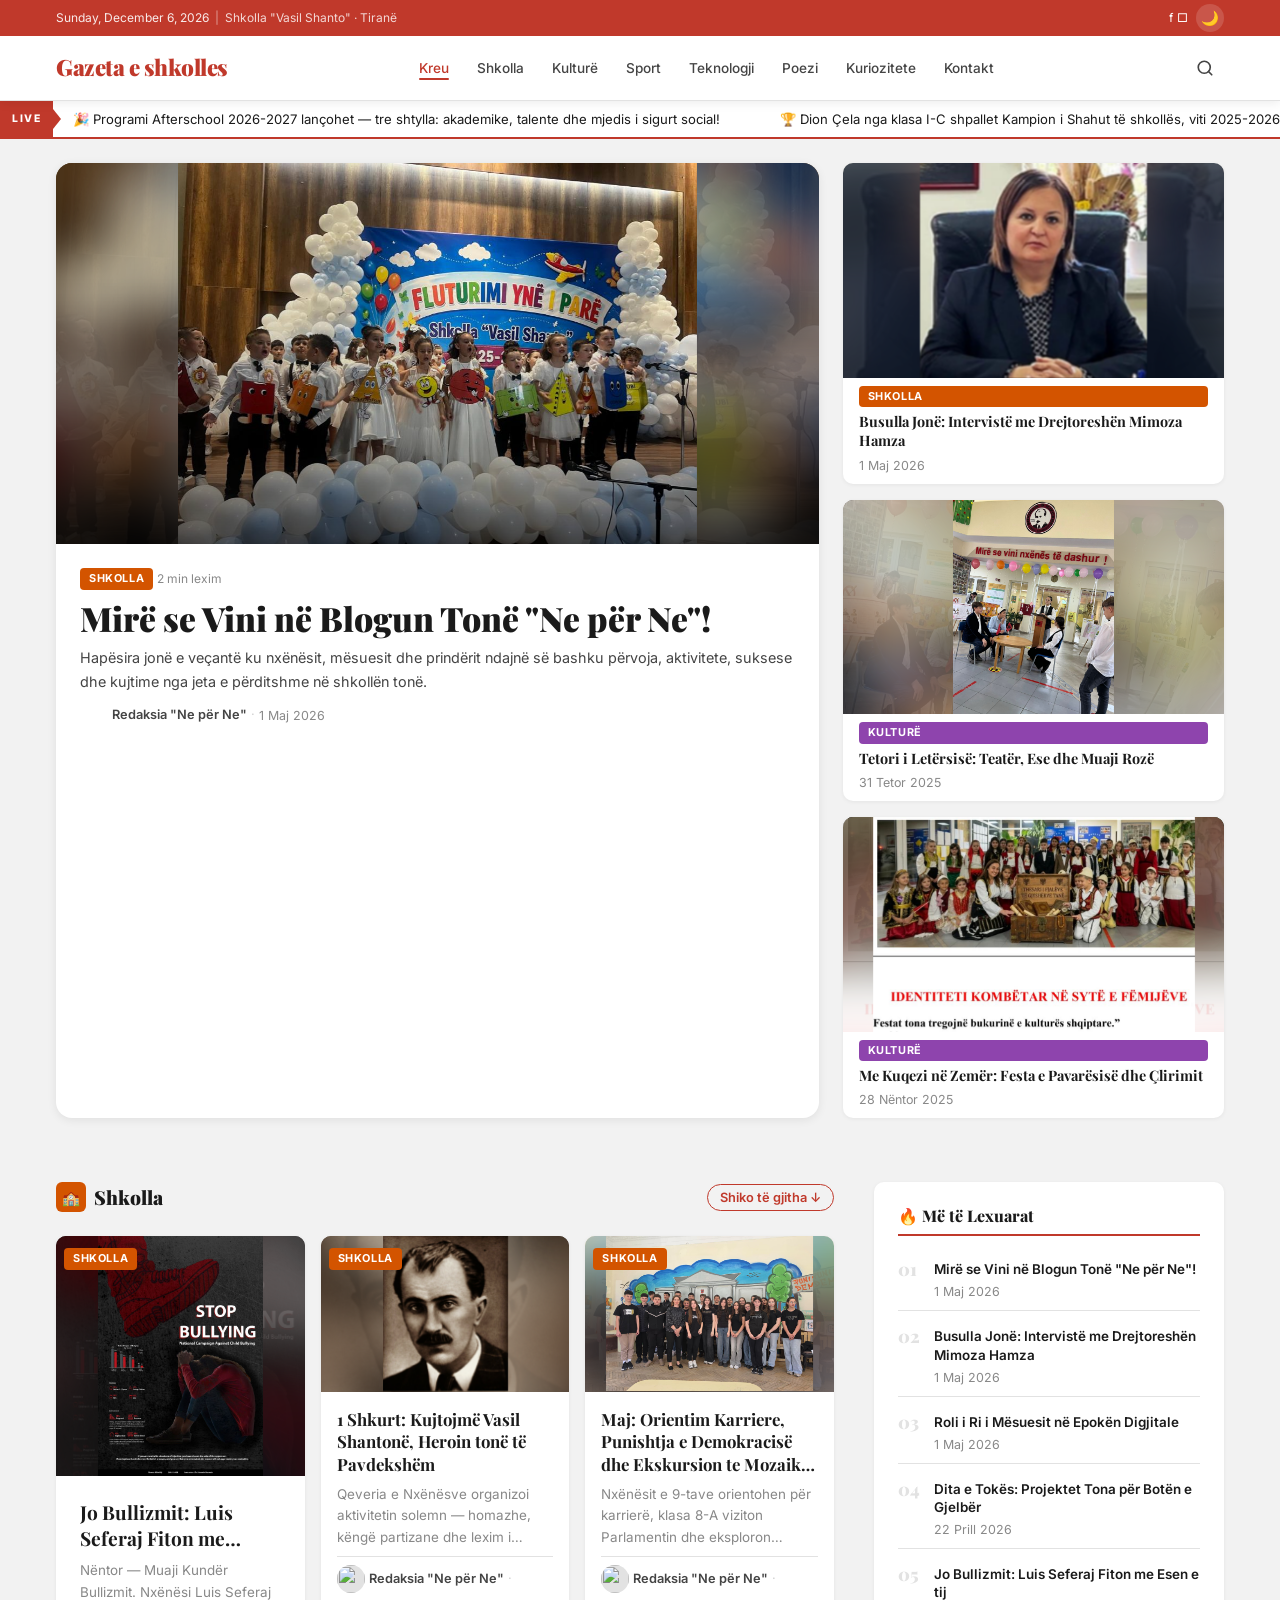
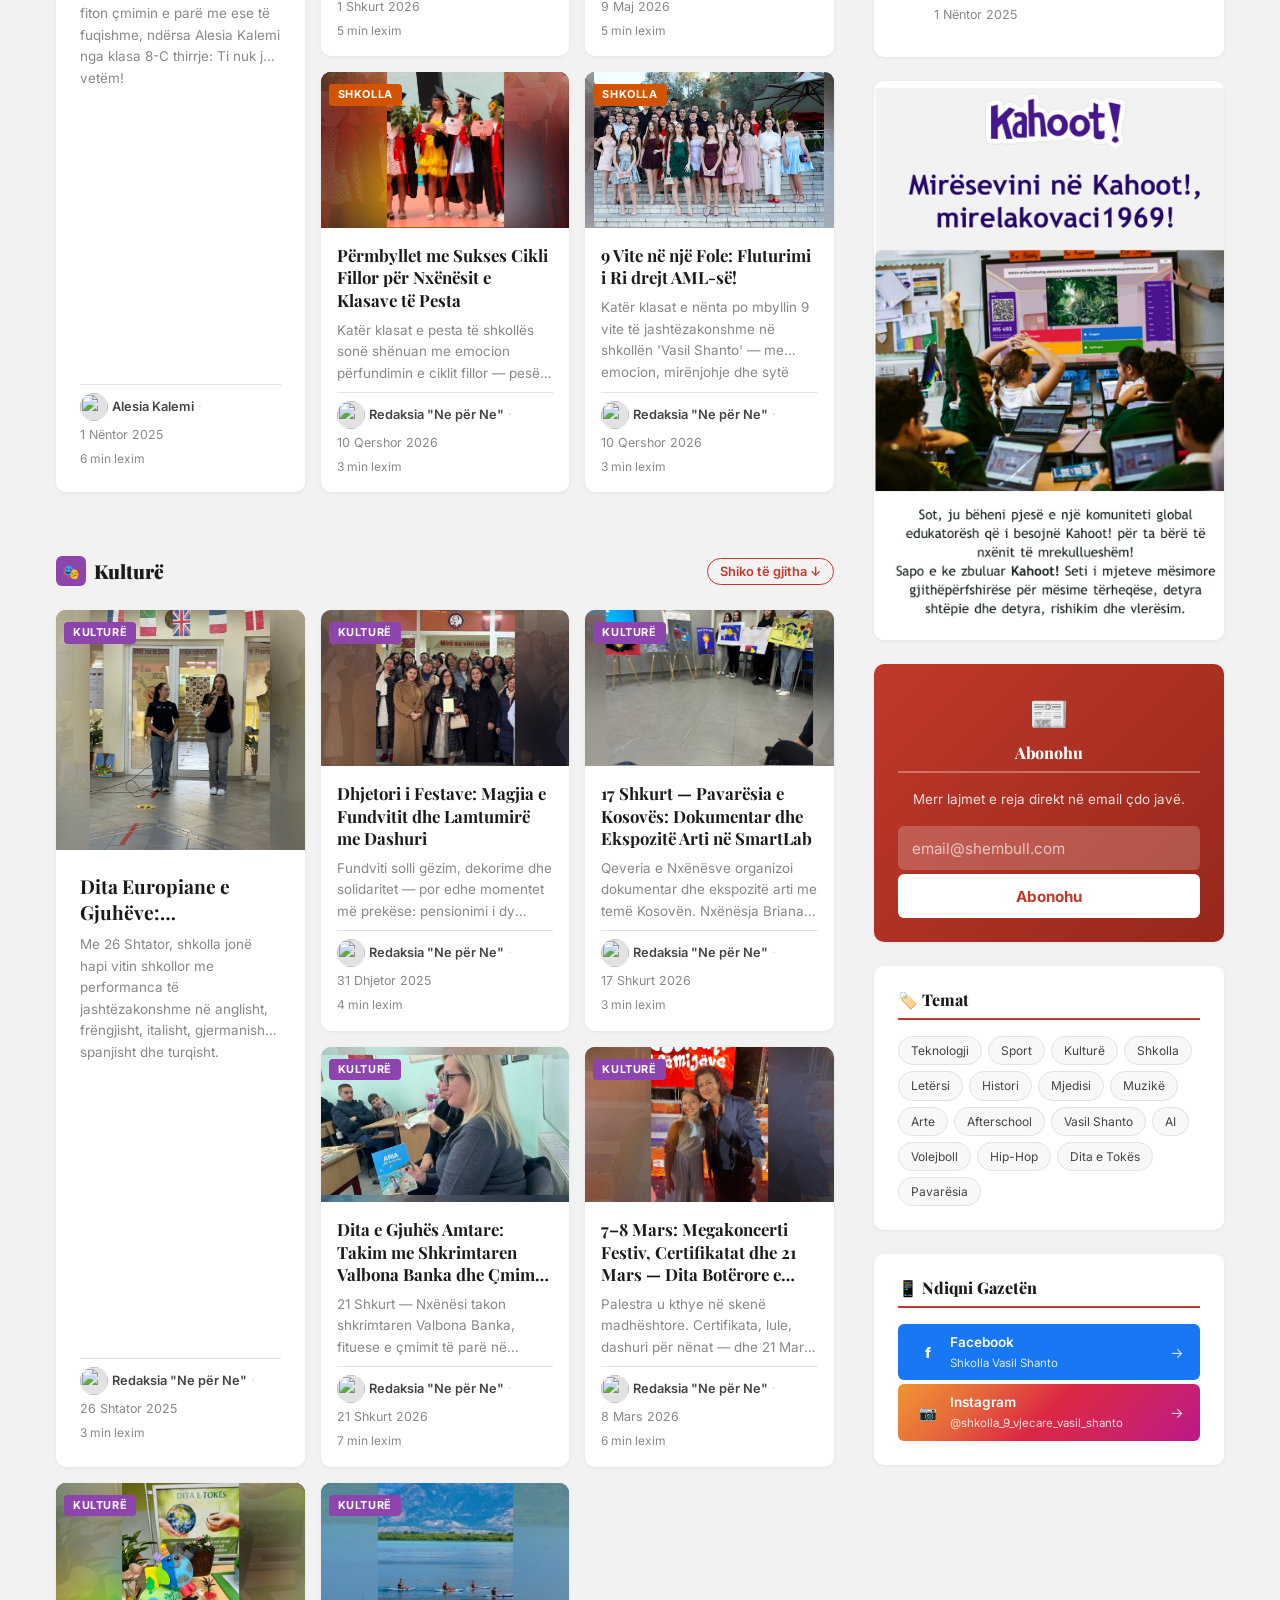
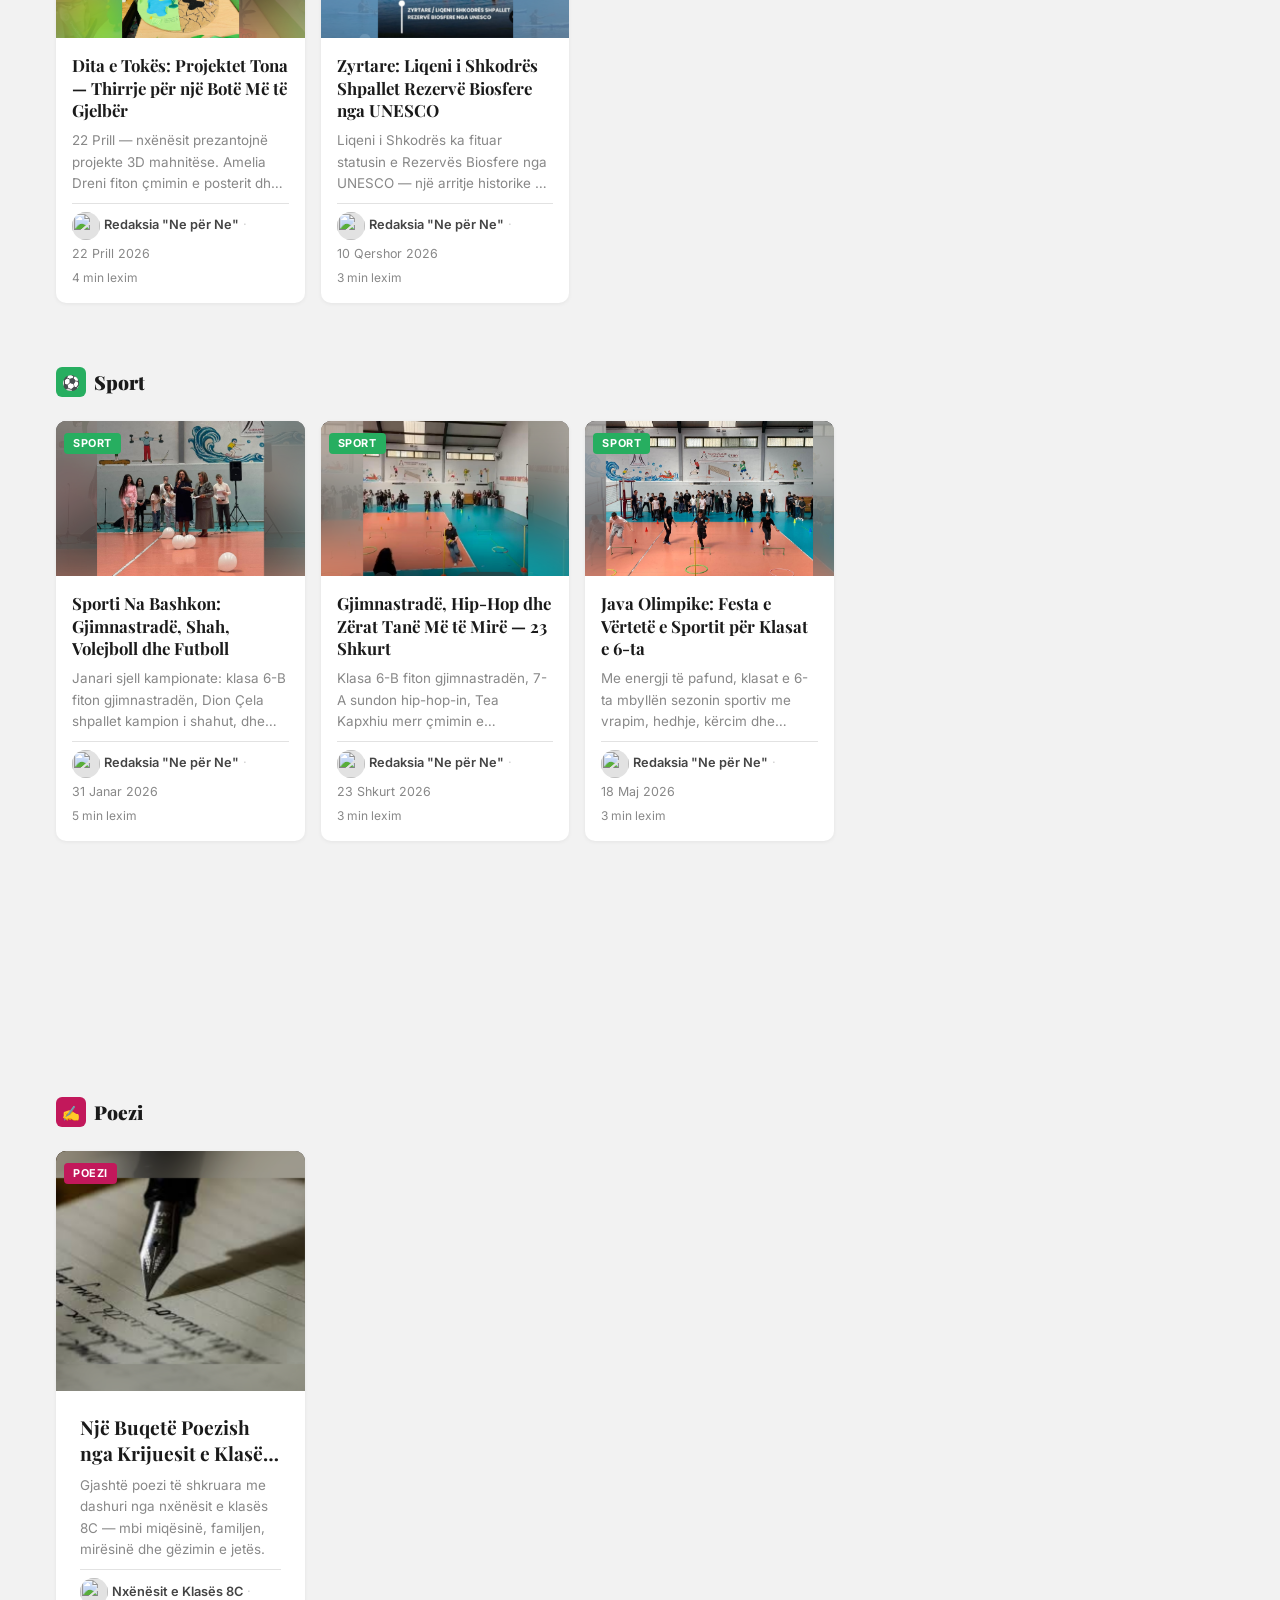
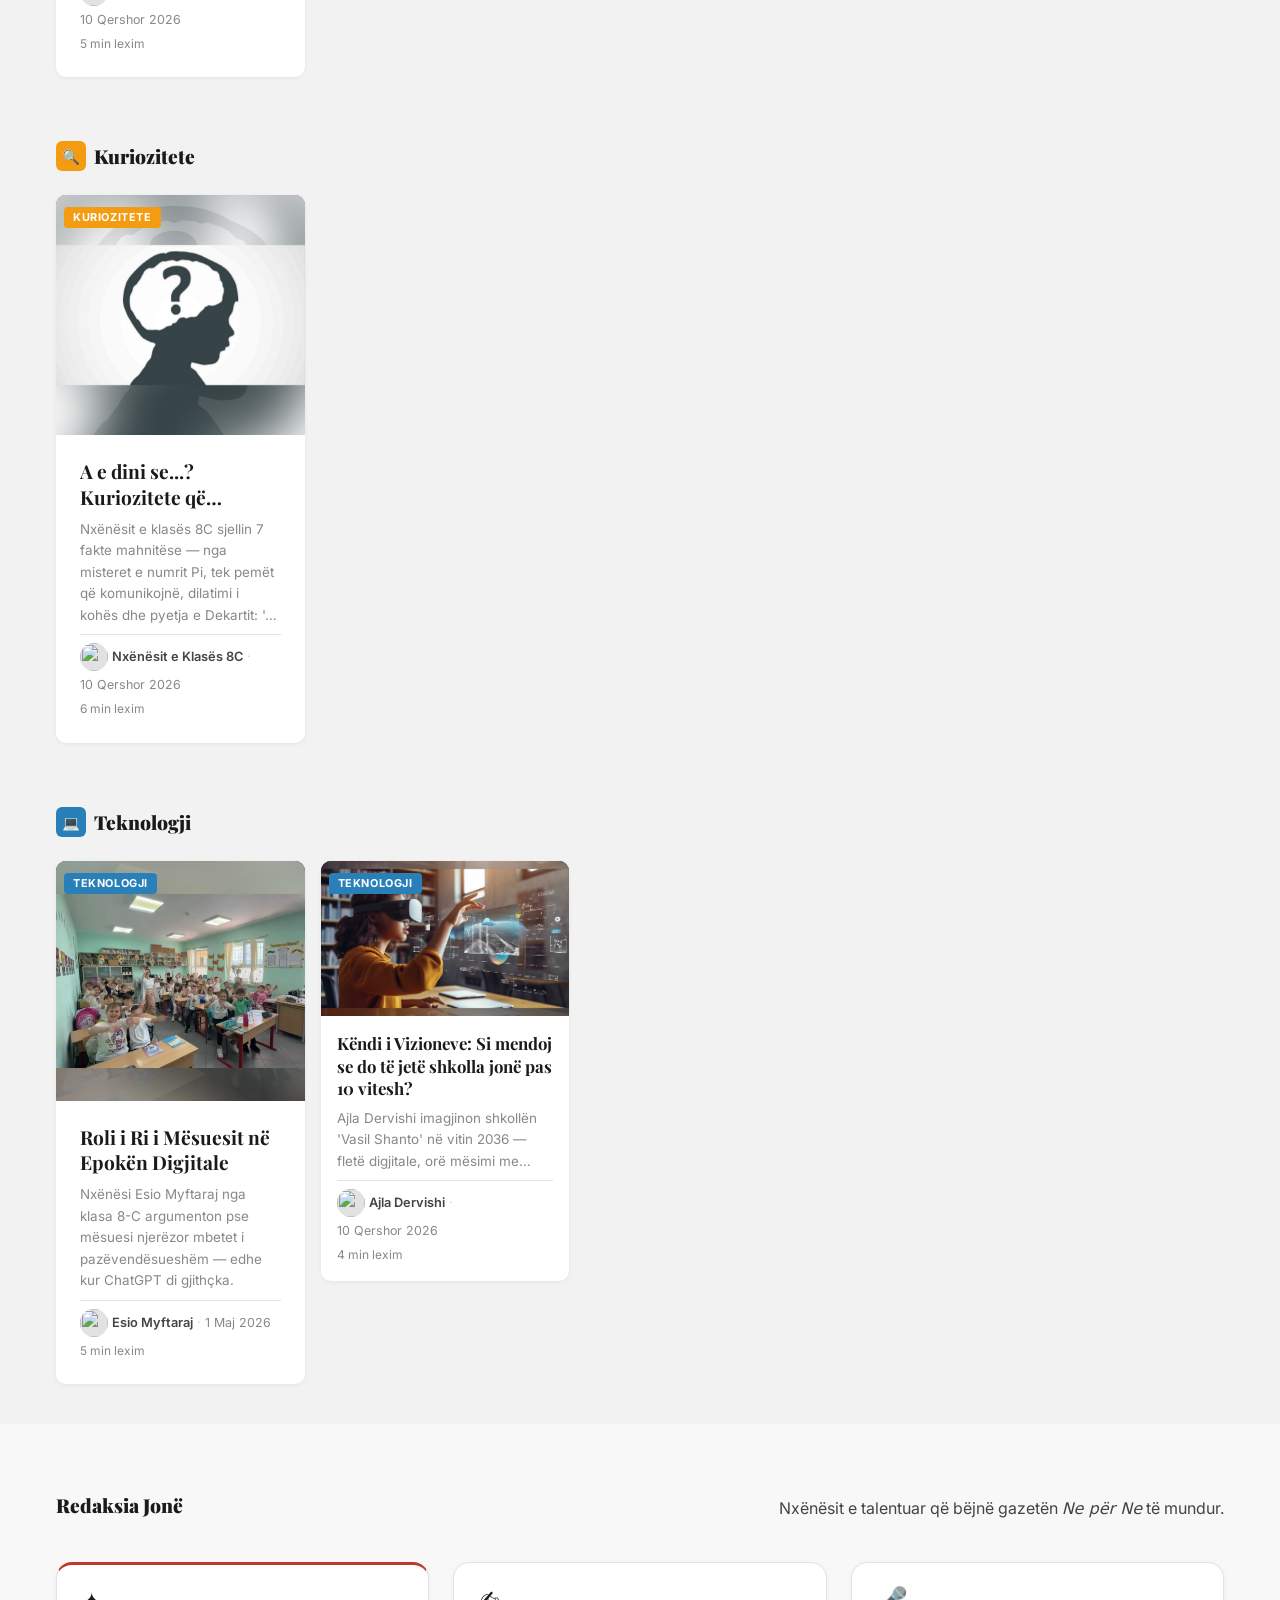
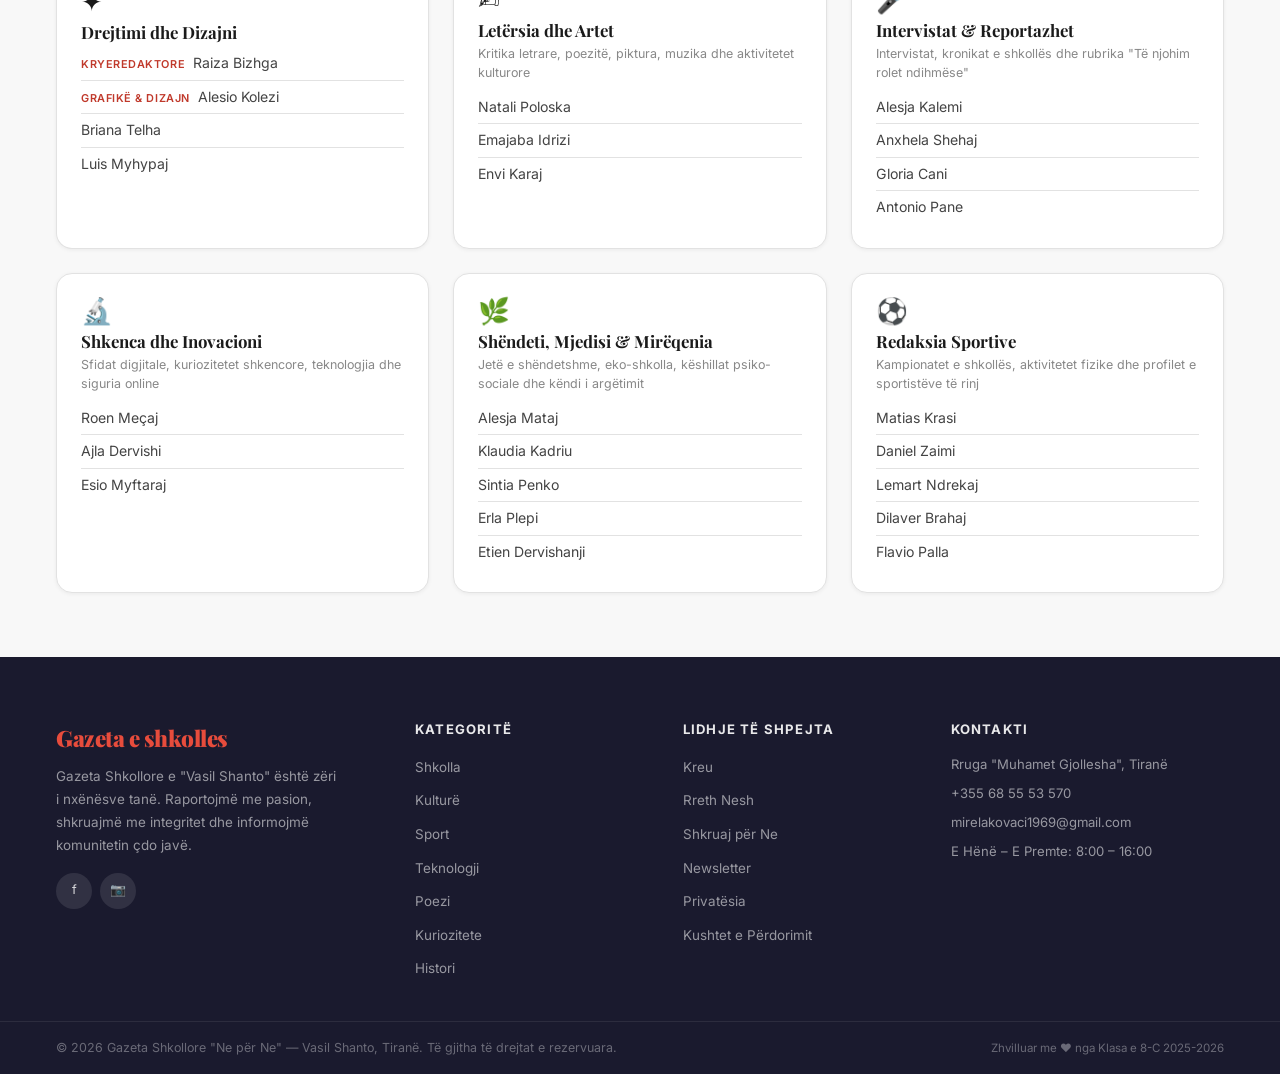
==== commit c1df1047: "small cahnge" ====
--- a/index.html
+++ b/index.html
@@ -386,12 +386,6 @@
           </div>
 
           <!-- Ad: Tutoring -->
-          <div class="widget widget-ad">
-            <p class="ad-label">Reklamë</p>
-            <a href="#" target="_blank" rel="noopener sponsored">
-              <img src="assets/gazeta/r1.jpeg" alt="Përgatitje për Provimin e Lirimit — Gjimnazi Petro Nini Luarasi" loading="lazy">
-            </a>
-          </div>
 
           <!-- Mini newsletter -->
           <div class="widget widget-accent" id="newsletter">
